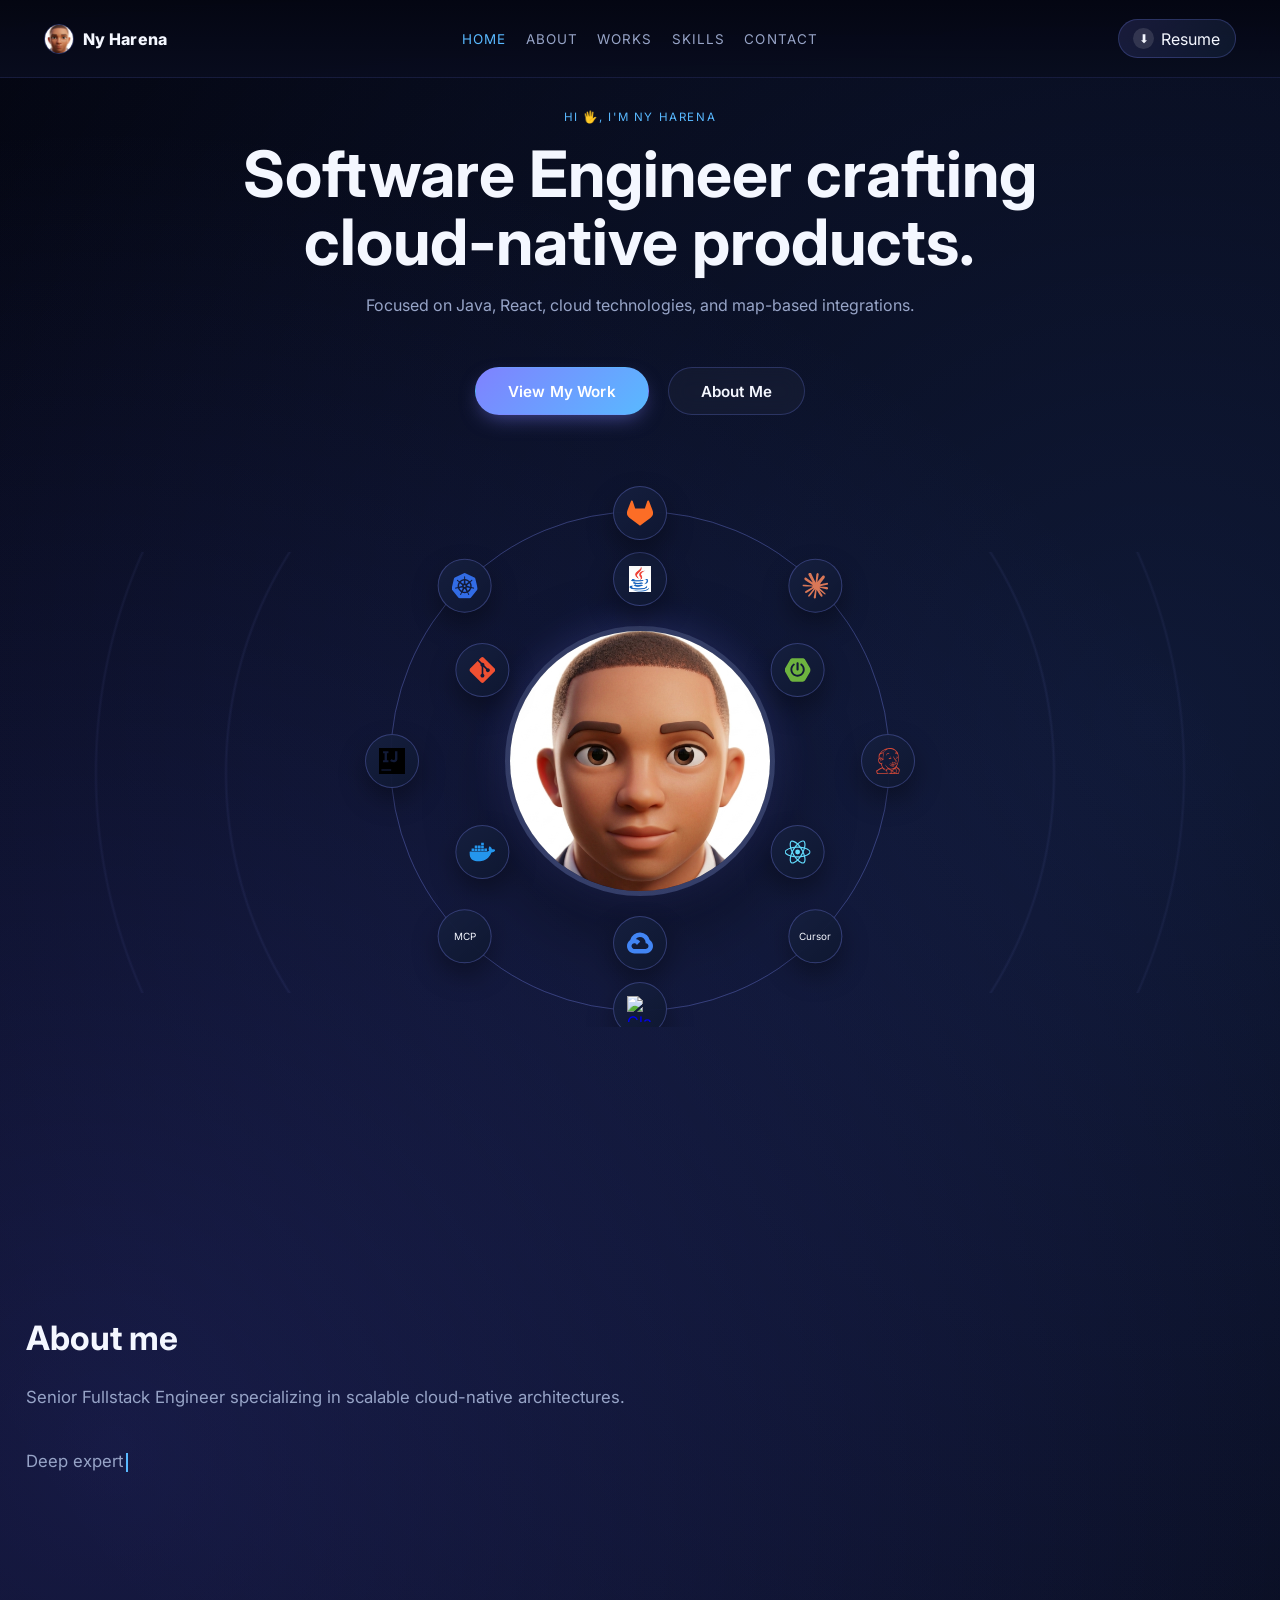
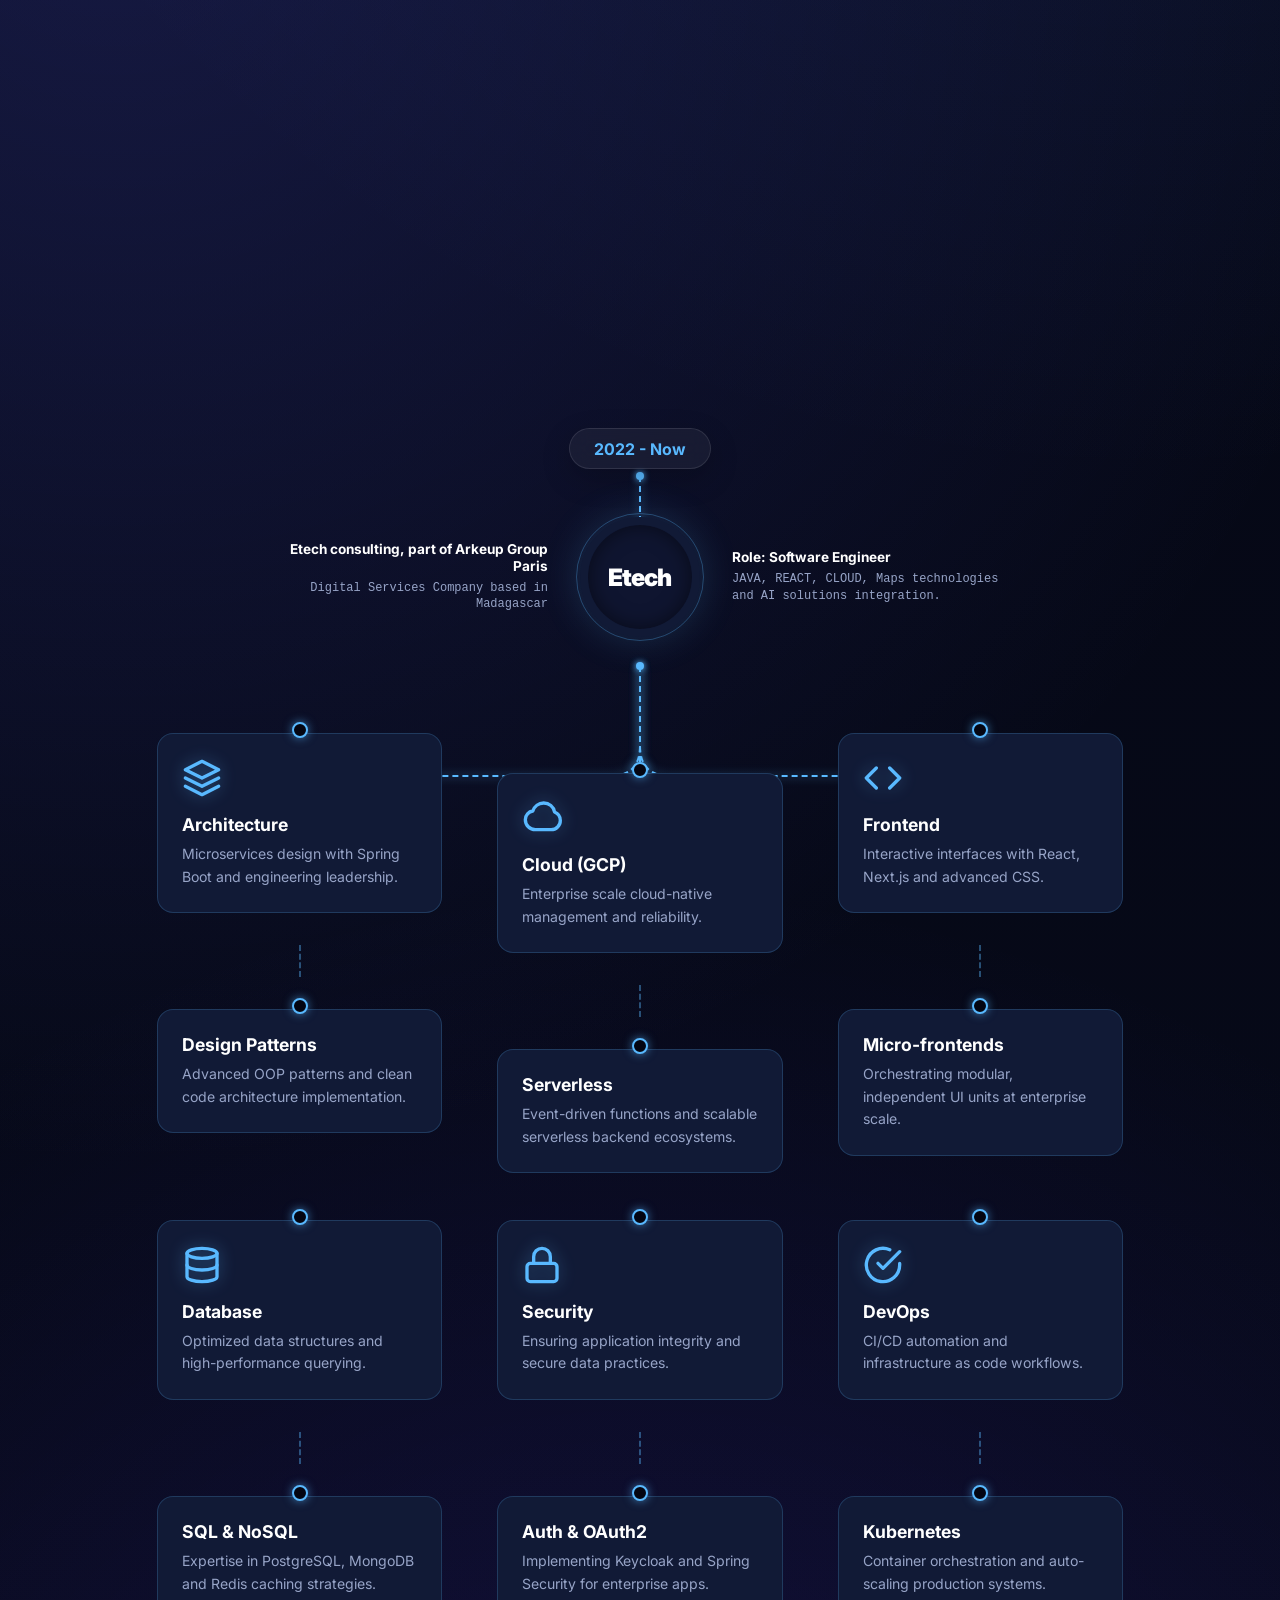
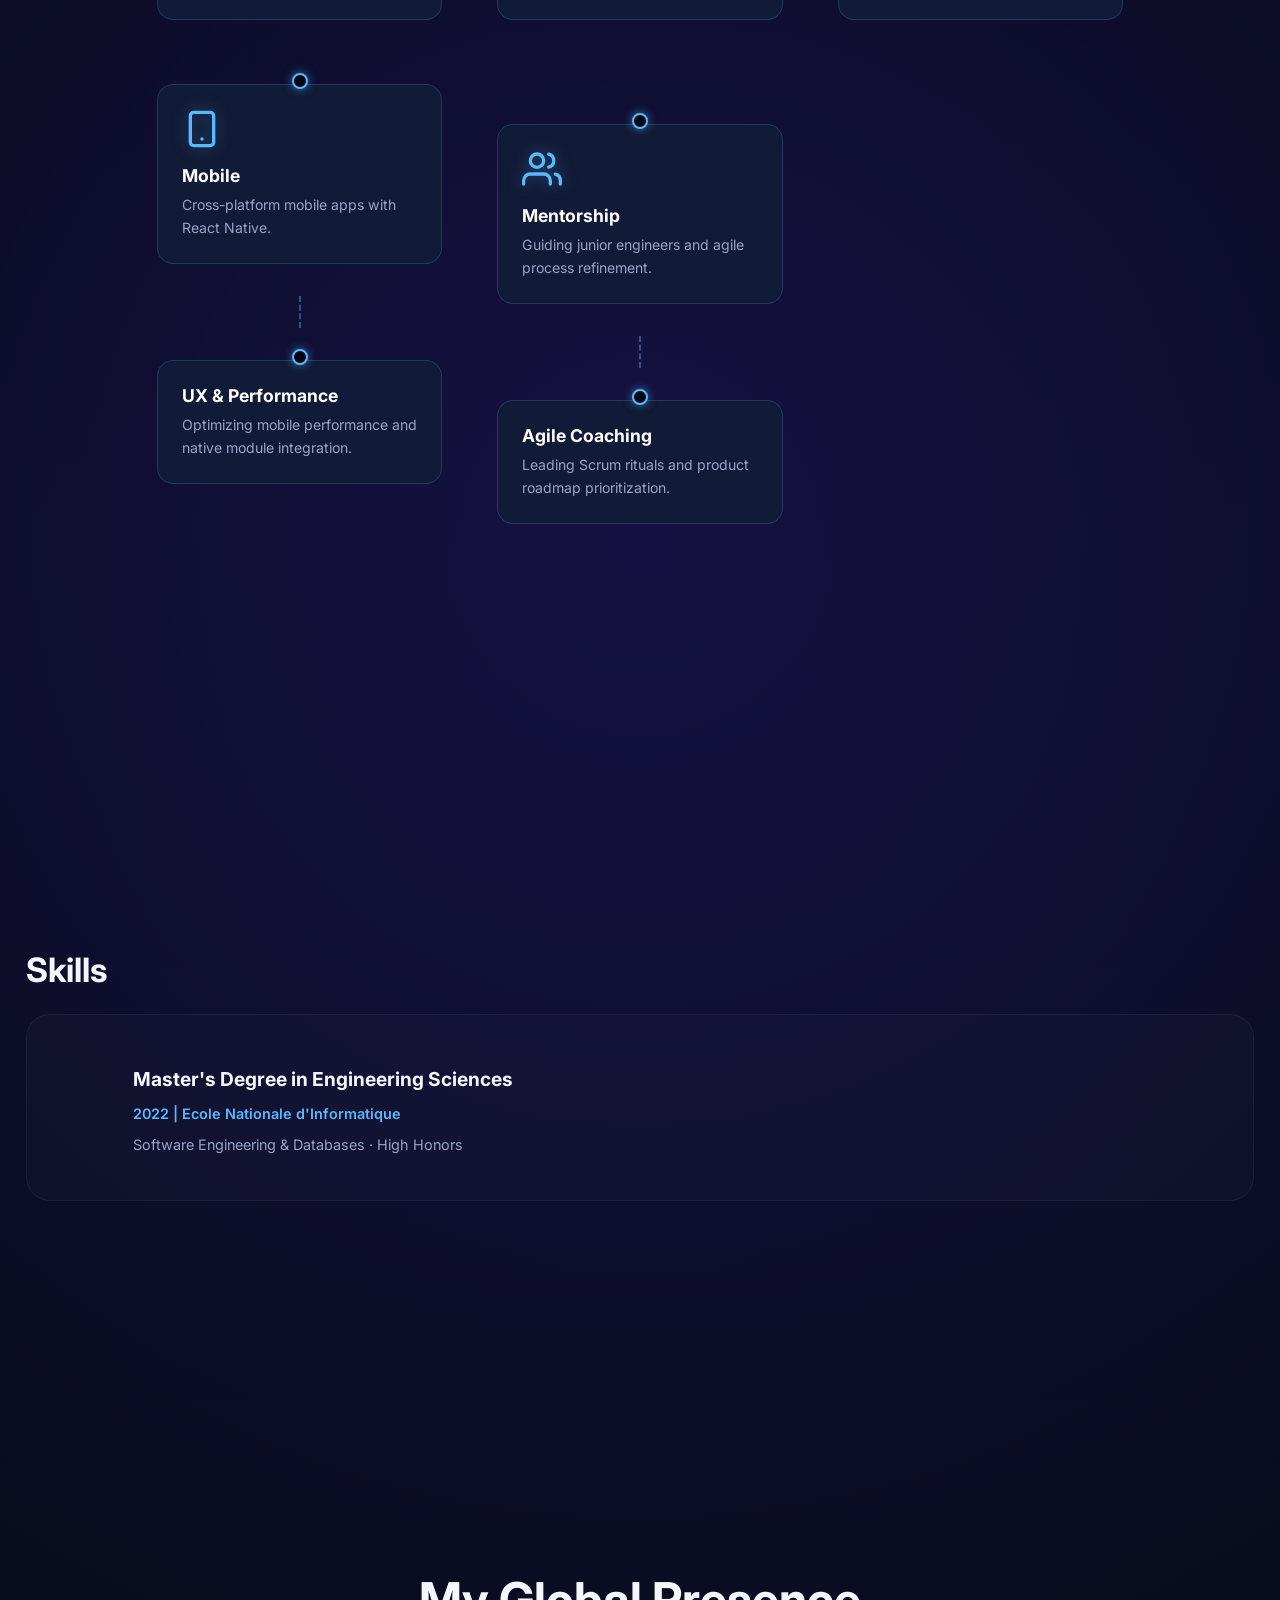
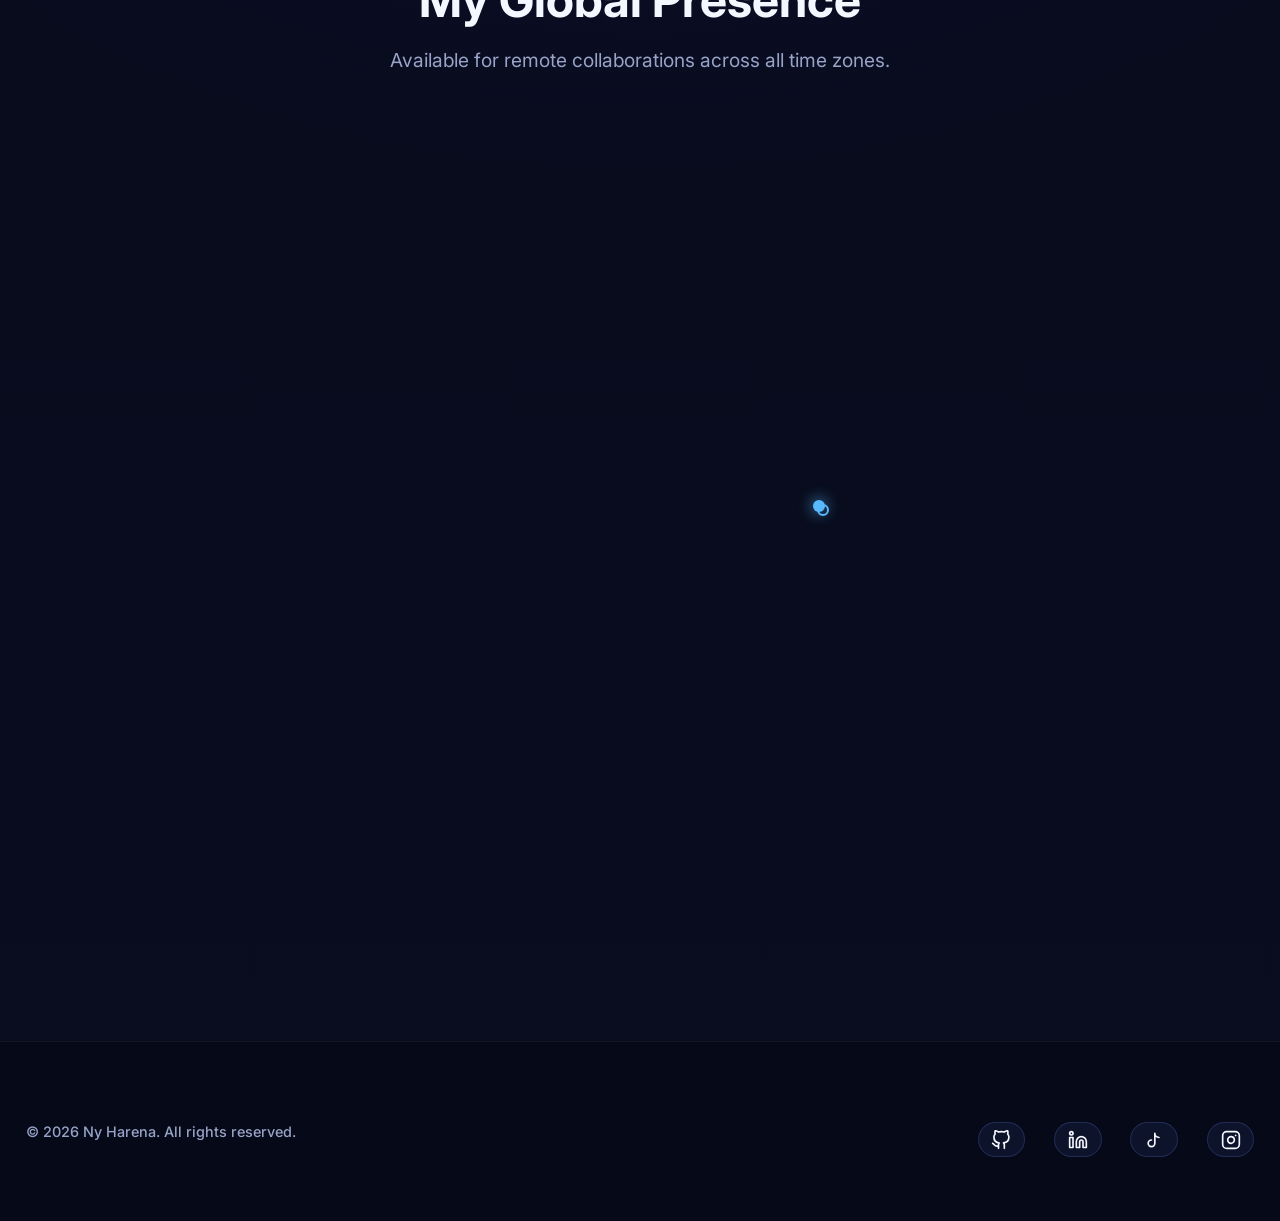
==== index.html @ 6cf86493 "Modifying works header" ====
<!DOCTYPE html>
<html lang="en">

<head>
  <meta charset="UTF-8">
  <meta name="viewport" content="width=device-width, initial-scale=1.0">
  <title>Ny Harena</title>
  <link rel="icon" href="images/fav-icon.png">
  <link rel="preconnect" href="https://fonts.googleapis.com">
  <link rel="preconnect" href="https://fonts.gstatic.com" crossorigin>
  <link href="https://fonts.googleapis.com/css2?family=Inter:wght@400;500;700;800&display=swap" rel="stylesheet">
  <link rel="stylesheet" href="css-v2/styles-v2.css">
</head>

<body>
  <header class="navbar">
    <a class="brand" href="#home">
      <img src="images/profileV2/avata3D.png" alt="Ny Harena avatar" class="brand-avatar">
      <span>Ny Harena</span>
    </a>
    <nav class="nav-links">
      <a href="#home">Home</a>
      <a href="#about">About</a>
      <a href="#works">Works</a>
      <a href="#projects">Skills</a>
      <a href="#contact">Contact</a>
    </nav>
    <a class="download-cv-btn" href="doc/cv-v2.pdf" target="_blank" rel="noreferrer" download aria-label="Download CV">
      <span class="download-icon" aria-hidden="true">⬇</span>
      <span>Resume</span>
    </a>
  </header>

  <main>
    <section class="hero-section" id="home">
      <p class="eyebrow reveal">Hi 🖐️, I'm Ny Harena</p>

      <h1 class="reveal">
        Software Engineer crafting cloud-native products.
      </h1>

      <p class="hero-copy reveal">
        Focused on Java, React, cloud technologies, and map-based integrations.
      </p>
      <div class="hero-actions reveal">
        <a href="#works" class="btn btn-primary">View My Work</a>
        <a href="#about" class="btn btn-secondary">About Me</a>
      </div>

      <div class="orbit-scene reveal">
        <img src="images/profileV2/avata3D.png" alt="Ny Harena avatar 3D" class="avatar-center" id="main-avatar">
        <div class="orbit-ring orbit-ring-inner">
          <a class="tech-node" style="--angle: 0deg;" href="https://www.java.com/" target="_blank" rel="noreferrer"
            aria-label="Java">
            <img class="tech-logo" src="images/logo-techno/java.png" alt="Java logo">
          </a>
          <a class="tech-node" style="--angle: 60deg;" href="https://spring.io/projects/spring-boot" target="_blank"
            rel="noreferrer" aria-label="Spring Boot">
            <img class="tech-logo" src="images/logo-techno/springboot.svg" alt="Spring Boot logo">
          </a>
          <a class="tech-node" style="--angle: 120deg;" href="https://react.dev/" target="_blank" rel="noreferrer"
            aria-label="React">
            <img class="tech-logo" src="images/logo-techno/react.svg" alt="React logo">
          </a>
          <a class="tech-node" style="--angle: 180deg;" href="https://cloud.google.com/" target="_blank"
            rel="noreferrer" aria-label="Google Cloud Platform">
            <img class="tech-logo" src="images/logo-techno/googlecloud.svg" alt="GCP logo">
          </a>
          <a class="tech-node" style="--angle: 240deg;" href="https://www.docker.com/" target="_blank" rel="noreferrer"
            aria-label="Docker">
            <img class="tech-logo" src="images/logo-techno/docker.svg" alt="Docker logo">
          </a>
          <a class="tech-node" style="--angle: 300deg;" href="https://git-scm.com/" target="_blank" rel="noreferrer"
            aria-label="Git">
            <img class="tech-logo" src="images/logo-techno/git.svg" alt="Git logo">
          </a>
        </div>
        <div class="orbit-ring orbit-ring-outer">
          <a class="tech-node" style="--angle: 0deg;" href="https://about.gitlab.com/" target="_blank" rel="noreferrer"
            aria-label="GitLab">
            <img class="tech-logo" src="images/logo-techno/gitlab.svg" alt="GitLab logo">
          </a>
          <a class="tech-node" style="--angle: 45deg;" href="https://claude.ai/" target="_blank" rel="noreferrer"
            aria-label="Claude">
            <img class="tech-logo" src="images/logo-techno/claude.svg" alt="Claude logo">
          </a>
          <a class="tech-node" style="--angle: 90deg;" href="https://www.jenkins.io/" target="_blank" rel="noreferrer"
            aria-label="Jenkins">
            <img class="tech-logo" src="images/logo-techno/jenkins.svg" alt="Jenkins logo">
          </a>
          <a class="tech-node tech-node--label" style="--angle: 135deg;" href="https://cursor.com/" target="_blank"
            rel="noreferrer" aria-label="Cursor">
            <span>Cursor</span>
          </a>
          <a class="tech-node" style="--angle: 180deg;" href="https://claude.ai/" target="_blank" rel="noreferrer"
            aria-label="Claude alternative">
            <img class="tech-logo" src="https://cdn.simpleicons.org/claude" alt="Claude logo">
          </a>
          <a class="tech-node tech-node--label" style="--angle: 225deg;" href="https://modelcontextprotocol.io/"
            target="_blank" rel="noreferrer" aria-label="Model Context Protocol">
            <span>MCP</span>
          </a>
          <a class="tech-node" style="--angle: 270deg;" href="https://www.jetbrains.com/idea/" target="_blank"
            rel="noreferrer" aria-label="IntelliJ IDEA">
            <img class="tech-logo" src="images/logo-techno/intellijidea.svg" alt="IntelliJ logo">
          </a>
          <a class="tech-node" style="--angle: 315deg;" href="https://kubernetes.io/" target="_blank" rel="noreferrer"
            aria-label="Kubernetes">
            <img class="tech-logo" src="images/logo-techno/kubernetes.svg" alt="Kubernetes logo">
          </a>
        </div>
      </div>
    </section>

    <section class="section reveal" id="about">
      <div class="about-container">
        <div class="about-text">
          <h2>About me</h2>
          <div class="about-text-content" id="about-typewriter">
            <!-- Text will be typed here -->
          </div>

        </div>
        <div class="about-visual" id="about-avatar-target">
          <div class="avatar-tooltip">Wanna know me ?</div>
          <!-- Avatar will move here on scroll -->
        </div>
      </div>
    </section>

    <section class="section reveal" id="works">
      <div class="works-sticky-wrapper">
        <div class="works-header">
          <h2>My works</h2>
          <div class="avatar-target-small" id="works-avatar-target"></div>
        </div>
      </div>

      <div class="works-tabs-sticky-wrapper">
        <div class="works-tabs">
          <button class="tab-btn active" data-tab="professional">Pro</button>
          <button class="tab-btn" data-tab="personal">Perso</button>
        </div>
      </div>



      <div id="professional-content" class="tab-content active reveal">
        <div class="career-graph" aria-label="Professional career graph">
          <svg class="graph-connectors" viewBox="0 0 1000 800" preserveAspectRatio="xMidYMin meet">
            <!-- Top to Center -->
            <path class="connector-line" d="M500 80 L500 130" />
            <circle class="connector-dot" cx="500" cy="80" r="4" />
            <circle class="connector-dot" cx="500" cy="130" r="4" />

            <!-- Center to Branches (Aligned to 16.6%, 50%, 83.3%) -->
            <path class="connector-line" d="M500 270 L500 350 Q500 380 470 380 L196 380 Q166 380 166 410 L166 480" />
            <path class="connector-line" d="M500 270 L500 480" />
            <path class="connector-line" d="M500 270 L500 350 Q500 380 530 380 L803 380 Q833 380 833 410 L833 480" />

            <circle class="connector-dot" cx="500" cy="270" r="4" />
            <circle class="connector-dot" cx="166" cy="480" r="4" />
            <circle class="connector-dot" cx="500" cy="480" r="4" />
            <circle class="connector-dot" cx="833" cy="480" r="4" />
          </svg>

          <div class="graph-top reveal">
            <div class="pill">
              <span class="pill-date">2022 - Now</span>
            </div>
          </div>

          <div class="graph-center reveal">
            <div class="center-labels-left">
              <div class="label-group">
                <span class="label-title">Etech consulting, part of Arkeup Group Paris</span>
                <span class="label-subtitle">Digital Services Company based in Madagascar</span>
              </div>
            </div>
            <div class="circle">
              <span class="circle-text">Etech</span>
            </div>
            <div class="center-labels-right">
              <div class="label-group">
                <span class="label-title">Role: Software Engineer</span>
                <span class="label-subtitle">JAVA, REACT, CLOUD, Maps technologies and AI solutions integration.</span>
              </div>
            </div>
          </div>

          <div class="graph-branches">
            <!-- Branch 1: Architecture -->
            <div class="branch-column">
              <article class="branch-card reveal" id="branch-architecture">
                <div class="card-port"></div>
                <div class="branch-icon">
                  <svg viewBox="0 0 24 24" fill="none" stroke="currentColor" stroke-width="2" stroke-linecap="round"
                    stroke-linejoin="round">
                    <path d="M12 2L2 7l10 5 10-5-10-5zM2 17l10 5 10-5M2 12l10 5 10-5" />
                  </svg>
                </div>
                <div class="branch-content">
                  <h4>Architecture</h4>
                  <p>Microservices design with Spring Boot and engineering leadership.</p>
                </div>
              </article>
              <div class="branch-path-v"></div>
              <article class="branch-card reveal">
                <div class="card-port"></div>
                <div class="branch-content">
                  <h4>Design Patterns</h4>
                  <p>Advanced OOP patterns and clean code architecture implementation.</p>
                </div>
              </article>
            </div>

            <!-- Branch 2: Cloud -->
            <div class="branch-column">
              <article class="branch-card reveal" id="branch-cloud">
                <div class="card-port"></div>
                <div class="branch-icon">
                  <svg viewBox="0 0 24 24" fill="none" stroke="currentColor" stroke-width="2" stroke-linecap="round"
                    stroke-linejoin="round">
                    <path
                      d="M17.5 19c3.037 0 5.5-2.463 5.5-5.5 0-2.316-1.424-4.3-3.454-5.116C19.034 5.314 16.273 3 13 3c-3.03 0-5.617 2.022-6.502 4.811C4.015 8.164 2 10.34 2 13c0 3.314 2.686 6 6 6h9.5z" />
                  </svg>
                </div>
                <div class="branch-content">
                  <h4>Cloud (GCP)</h4>
                  <p>Enterprise scale cloud-native management and reliability.</p>
                </div>
              </article>
              <div class="branch-path-v"></div>
              <article class="branch-card reveal">
                <div class="card-port"></div>
                <div class="branch-content">
                  <h4>Serverless</h4>
                  <p>Event-driven functions and scalable serverless backend ecosystems.</p>
                </div>
              </article>
            </div>

            <!-- Branch 3: Frontend -->
            <div class="branch-column">
              <article class="branch-card reveal" id="branch-frontend">
                <div class="card-port"></div>
                <div class="branch-icon">
                  <svg viewBox="0 0 24 24" fill="none" stroke="currentColor" stroke-width="2" stroke-linecap="round"
                    stroke-linejoin="round">
                    <polyline points="16 18 22 12 16 6"></polyline>
                    <polyline points="8 6 2 12 8 18"></polyline>
                  </svg>
                </div>
                <div class="branch-content">
                  <h4>Frontend</h4>
                  <p>Interactive interfaces with React, Next.js and advanced CSS.</p>
                </div>
              </article>
              <div class="branch-path-v"></div>
              <article class="branch-card reveal">
                <div class="card-port"></div>
                <div class="branch-content">
                  <h4>Micro-frontends</h4>
                  <p>Orchestrating modular, independent UI units at enterprise scale.</p>
                </div>
              </article>
            </div>

            <!-- Branch 4: Database -->
            <div class="branch-column">
              <article class="branch-card reveal" id="branch-data">
                <div class="card-port"></div>
                <div class="branch-icon">
                  <svg viewBox="0 0 24 24" fill="none" stroke="currentColor" stroke-width="2" stroke-linecap="round"
                    stroke-linejoin="round">
                    <ellipse cx="12" cy="5" rx="9" ry="3"></ellipse>
                    <path d="M21 12c0 1.66-4 3-9 3s-9-1.34-9-3"></path>
                    <path d="M3 5v14c0 1.66 4 3 9 3s9-1.34 9-3V5"></path>
                  </svg>
                </div>
                <div class="branch-content">
                  <h4>Database</h4>
                  <p>Optimized data structures and high-performance querying.</p>
                </div>
              </article>
              <div class="branch-path-v"></div>
              <article class="branch-card reveal">
                <div class="card-port"></div>
                <div class="branch-content">
                  <h4>SQL & NoSQL</h4>
                  <p>Expertise in PostgreSQL, MongoDB and Redis caching strategies.</p>
                </div>
              </article>
            </div>

            <!-- Branch 5: Security -->
            <div class="branch-column">
              <article class="branch-card reveal" id="branch-security">
                <div class="card-port"></div>
                <div class="branch-icon">
                  <svg viewBox="0 0 24 24" fill="none" stroke="currentColor" stroke-width="2" stroke-linecap="round"
                    stroke-linejoin="round">
                    <rect x="3" y="11" width="18" height="11" rx="2" ry="2"></rect>
                    <path d="M7 11V7a5 5 0 0 1 10 0v4"></path>
                  </svg>
                </div>
                <div class="branch-content">
                  <h4>Security</h4>
                  <p>Ensuring application integrity and secure data practices.</p>
                </div>
              </article>
              <div class="branch-path-v"></div>
              <article class="branch-card reveal">
                <div class="card-port"></div>
                <div class="branch-content">
                  <h4>Auth & OAuth2</h4>
                  <p>Implementing Keycloak and Spring Security for enterprise apps.</p>
                </div>
              </article>
            </div>

            <!-- Branch 6: DevOps (Already has 2) -->
            <div class="branch-column">
              <article class="branch-card reveal" id="branch-devops">
                <div class="card-port"></div>
                <div class="branch-icon">
                  <svg viewBox="0 0 24 24" fill="none" stroke="currentColor" stroke-width="2" stroke-linecap="round"
                    stroke-linejoin="round">
                    <path d="M22 11.08V12a10 10 0 1 1-5.93-9.14"></path>
                    <polyline points="22 4 12 14.01 9 11.01"></polyline>
                  </svg>
                </div>
                <div class="branch-content">
                  <h4>DevOps</h4>
                  <p>CI/CD automation and infrastructure as code workflows.</p>
                </div>
              </article>
              <div class="branch-path-v"></div>
              <article class="branch-card reveal">
                <div class="card-port"></div>
                <div class="branch-content">
                  <h4>Kubernetes</h4>
                  <p>Container orchestration and auto-scaling production systems.</p>
                </div>
              </article>
            </div>

            <!-- Branch 7: Mobile -->
            <div class="branch-column">
              <article class="branch-card reveal" id="branch-mobile">
                <div class="card-port"></div>
                <div class="branch-icon">
                  <svg viewBox="0 0 24 24" fill="none" stroke="currentColor" stroke-width="2" stroke-linecap="round"
                    stroke-linejoin="round">
                    <rect x="5" y="2" width="14" height="20" rx="2" ry="2"></rect>
                    <line x1="12" y1="18" x2="12.01" y2="18"></line>
                  </svg>
                </div>
                <div class="branch-content">
                  <h4>Mobile</h4>
                  <p>Cross-platform mobile apps with React Native.</p>
                </div>
              </article>
              <div class="branch-path-v"></div>
              <article class="branch-card reveal">
                <div class="card-port"></div>
                <div class="branch-content">
                  <h4>UX & Performance</h4>
                  <p>Optimizing mobile performance and native module integration.</p>
                </div>
              </article>
            </div>

            <!-- Branch 8: Mentorship -->
            <div class="branch-column">
              <article class="branch-card reveal" id="branch-agile">
                <div class="card-port"></div>
                <div class="branch-icon">
                  <svg viewBox="0 0 24 24" fill="none" stroke="currentColor" stroke-width="2" stroke-linecap="round"
                    stroke-linejoin="round">
                    <path d="M17 21v-2a4 4 0 0 0-4-4H5a4 4 0 0 0-4 4v2"></path>
                    <circle cx="9" cy="7" r="4"></circle>
                    <path d="M23 21v-2a4 4 0 0 0-3-3.87"></path>
                    <path d="M16 3.13a4 4 0 0 1 0 7.75"></path>
                  </svg>
                </div>
                <div class="branch-content">
                  <h4>Mentorship</h4>
                  <p>Guiding junior engineers and agile process refinement.</p>
                </div>
              </article>
              <div class="branch-path-v"></div>
              <article class="branch-card reveal">
                <div class="card-port"></div>
                <div class="branch-content">
                  <h4>Agile Coaching</h4>
                  <p>Leading Scrum rituals and product roadmap prioritization.</p>
                </div>
              </article>
            </div>
          </div>
        </div>
      </div>




      <div id="personal-content" class="tab-content">
        <div class="cards-grid">
          <article class="card reveal">
            <h3>Top Mariage</h3>
            <p class="meta">Laravel, React, Firebase</p>
            <a href="https://www.topmariage.mg" target="_blank" rel="noreferrer">Visit project</a>
          </article>
          <article class="card reveal">
            <h3>Face.AI</h3>
            <p class="meta">Node.js, React, TensorFlow</p>
            <a href="https://drive.google.com/file/d/1uob68DoOE1ZfCkWPGGFHFG3EGF24wZ6D/view?usp=sharing" target="_blank"
              rel="noreferrer">Watch demo</a>
          </article>
          <article class="card reveal">
            <h3>Geniusis</h3>
            <p class="meta">Symfony, React, React Native</p>
            <a href="https://www.asecna.aero/index.php/fr/" target="_blank" rel="noreferrer">Organization</a>
          </article>
        </div>
      </div>
    </section>

    <section class="section reveal" id="projects">
      <h2>Skills</h2>
      <div class="skills-layout">
        <div class="education-card">
          <div class="edu-icon">🎓</div>
          <div class="edu-info">
            <h3>Master's Degree in Engineering Sciences</h3>
            <p class="meta">2022 | Ecole Nationale d'Informatique</p>
            <p>Software Engineering & Databases · High Honors</p>
          </div>
        </div>

        <!-- You can add tech skills here later -->
      </div>
    </section>


    <section class="section reveal" id="contact">
      <div class="contact-container">
        <header class="contact-header">
          <h2>My Global Presence</h2>
          <p>Available for remote collaborations across all time zones.</p>
        </header>


        <div class="map-wrapper">
          <div class="map-globe">
            <div class="map-content">
              <img src="images/map/map-dotted.svg" alt="Global Presence Map" class="map-svg">

              <!-- Madagascar Pin -->
              <div class="map-pin pin-madagascar" id="pin-mg">
                <div class="pin-ring"></div>
                <div class="pin-dot"></div>
                <div class="pin-info-card">
                  <div class="pin-card-header">
                    <h3>Antananarivo, Madagascar</h3>
                    <div id="local-time" class="pin-time">Loading...</div>
                  </div>
                  <ul>
                    <li><strong>Email: </strong> nyharena.access5@gmail.com</li>
                    <li><strong>Phone:</strong> +261 34 98 822 91</li>
                    <li><strong>Status:</strong> Active & Remote Ready</li>
                    <li><strong>Availability:</strong> Full-time</li>
                  </ul>
                  <a href="mailto:nyharena.access5@gmail.com" class="contact-mini-btn">Contact me</a>
                </div>
              </div>
            </div>
          </div>
        </div>

      </div>
    </section>
  </main>

  <footer class="main-footer">
    <div class="footer-container">
      <div class="footer-left">
        <span>© 2026 Ny Harena. All rights reserved.</span>
      </div>
      <div class="footer-right">
        <div class="social-links">
          <a href="https://github.com/HarenaGit" target="_blank" rel="noreferrer" class="social-link"
            aria-label="GitHub">
            <svg width="20" height="20" viewBox="0 0 24 24" fill="none" stroke="currentColor" stroke-width="2"
              stroke-linecap="round" stroke-linejoin="round">
              <path
                d="M9 19c-5 1.5-5-2.5-7-3m14 6v-3.87a3.37 3.37 0 0 0-.94-2.61c3.14-.35 6.44-1.54 6.44-7A5.44 5.44 0 0 0 20 4.77 5.07 5.07 0 0 0 19.91 1S18.73.65 16 2.48a13.38 13.38 0 0 0-7 0C6.27.65 5.09 1 5.09 1A5.07 5.07 0 0 0 5 4.77a5.44 5.44 0 0 0-1.5 3.78c0 5.42 3.3 6.61 6.44 7A3.37 3.37 0 0 0 9 18.13V22">
              </path>
            </svg>
          </a>
          <a href="https://linkedin.com/" target="_blank" rel="noreferrer" class="social-link" aria-label="LinkedIn">
            <svg width="20" height="20" viewBox="0 0 24 24" fill="none" stroke="currentColor" stroke-width="2"
              stroke-linecap="round" stroke-linejoin="round">
              <path d="M16 8a6 6 0 0 1 6 6v7h-4v-7a2 2 0 0 0-2-2 2 2 0 0 0-2 2v7h-4v-7a6 6 0 0 1 6-6z"></path>
              <rect x="2" y="9" width="4" height="12"></rect>
              <circle cx="4" cy="4" r="2"></circle>
            </svg>
          </a>
          <a href="https://tiktok.com/" target="_blank" rel="noreferrer" class="social-link" aria-label="TikTok">
            <svg width="20" height="20" viewBox="0 0 24 24" fill="none" stroke="currentColor" stroke-width="2"
              stroke-linecap="round" stroke-linejoin="round">
              <path d="M9 12a4 4 0 1 0 4 4V4a5 5 0 0 0 5 5"></path>
            </svg>
          </a>
          <a href="https://instagram.com/" target="_blank" rel="noreferrer" class="social-link" aria-label="Instagram">
            <svg width="20" height="20" viewBox="0 0 24 24" fill="none" stroke="currentColor" stroke-width="2"
              stroke-linecap="round" stroke-linejoin="round">
              <rect x="2" y="2" width="20" height="20" rx="5" ry="5"></rect>
              <path d="M16 11.37A4 4 0 1 1 12.63 8 4 4 0 0 1 16 11.37z"></path>
              <line x1="17.5" y1="6.5" x2="17.51" y2="6.5"></line>
            </svg>
          </a>
        </div>
      </div>
    </div>
  </footer>

  <script src="js-v2/main-v2.js"></script>
</body>

</html>
---- css-v2/styles-v2.css ----
:root {
  --bg: #040612;
  --bg-2: #090d1f;
  --panel: #0f1530;
  --panel-soft: #111a36;
  --text: #f4f7ff;
  --muted: #97a4c7;
  --border: rgb(120 138 255 / 24%);
  --accent: #7f82ff;
  --accent-2: #59b9ff;
}

* {
  box-sizing: border-box;
}

html {
  scroll-behavior: smooth;
  scroll-padding-top: 80px;
  /* Adjust based on navbar height */
}


body {
  margin: 0;
  font-family: Inter, sans-serif;
  color: var(--text);
  background:
    radial-gradient(circle at 9% 24%, rgb(91 98 255 / 20%), transparent 28%),
    radial-gradient(circle at 90% 12%, rgb(77 128 255 / 15%), transparent 25%),
    radial-gradient(circle at 50% 62%, rgb(86 53 255 / 18%), transparent 33%),
    linear-gradient(180deg, var(--bg), var(--bg-2));
}

.navbar {
  position: sticky;
  top: 0;
  z-index: 1000;
  width: 100%;
  display: grid;
  grid-template-columns: 1fr auto 1fr;
  align-items: center;
  padding: 1.2rem clamp(1.5rem, 5vw, calc((100% - 1240px) / 2 + 1.5rem));
  backdrop-filter: blur(12px);
  background: linear-gradient(180deg, rgba(4, 6, 18, 0.96), rgba(9, 13, 31, 0.92));
  border-bottom: 1px solid rgba(112, 128, 255, 0.18);
}


.brand {
  color: var(--text);
  text-decoration: none;
  font-weight: 800;
  letter-spacing: 0.02em;
  justify-self: start;
  display: inline-flex;
  align-items: center;
  gap: 0.55rem;
}

.brand-avatar {
  width: 30px;
  height: 30px;
  border-radius: 50%;
  object-fit: cover;
  border: 1px solid rgb(130 144 255 / 35%);
}

.nav-links {
  display: flex;
  gap: 1.2rem;
  justify-self: center;
}

.nav-links a {
  color: var(--muted);
  text-decoration: none;
  font-size: 0.84rem;
  text-transform: uppercase;
  letter-spacing: 0.08em;
}

.nav-links a:hover,
.nav-links a.active {
  color: var(--accent-2);
}

.download-cv-btn {
  justify-self: end;
  display: inline-flex;
  align-items: center;
  gap: 0.45rem;
  text-decoration: none;
  color: var(--text);
  padding: 0.5rem 0.92rem;
  border-radius: 999px;
  border: 1px solid var(--border);
  background: linear-gradient(140deg, rgb(127 130 255 / 16%), rgb(89 185 255 / 8%));
}

.download-icon {
  display: inline-grid;
  place-items: center;
  width: 1.3rem;
  height: 1.3rem;
  border-radius: 50%;
  background: rgb(255 255 255 / 12%);
  font-size: 0.75rem;
}

main {
  width: 100%;
  padding-bottom: 4rem;
}

.hero-section {
  min-height: calc(100vh - 80px);
  width: min(1240px, 96vw);
  margin: 0 auto;
  display: grid;
  place-items: center;
  text-align: center;
  gap: 1rem;
  padding: 2rem 1rem 1rem;
  position: relative;
  overflow: hidden;
}

.hero-section::after {
  content: "";
  position: absolute;
  inset: -8% -12%;
  pointer-events: none;
  background:
    radial-gradient(circle at 50% 70%, transparent 38%, rgb(138 151 255 / 8%) 38.2%, transparent 38.4%),
    radial-gradient(circle at 50% 70%, transparent 50%, rgb(138 151 255 / 7%) 50.2%, transparent 50.4%),
    radial-gradient(circle at 50% 70%, transparent 62%, rgb(138 151 255 / 6%) 62.2%, transparent 62.4%);
  mask-image: linear-gradient(to bottom, transparent 0%, transparent 50%, black 50%, black 90%, transparent 90%, transparent 100%);
}

.hero-particle-canvas {
  position: absolute;
  inset: 0;
  width: 100%;
  height: 100%;
  pointer-events: none;
  z-index: 0;
}

.hero-section>*:not(.hero-particle-canvas) {
  position: relative;
  z-index: 1;
}

.eyebrow {
  color: var(--accent-2);
  text-transform: uppercase;
  letter-spacing: 0.14em;
  font-size: 0.72rem;
  margin: 0;
}

h1 {
  font-size: clamp(2.1rem, 5vw, 4rem);
  margin: 0;
  max-width: min(92vw, 980px);
  line-height: 1.06;
}

.hero-copy {
  max-width: min(92vw, 980px);
  color: var(--muted);
  line-height: 1.7;
  margin: 0;
}

.hero-actions {
  display: flex;
  gap: 1.2rem;
  margin-top: 2rem;
  justify-content: center;
}

.btn {
  text-decoration: none;
  padding: 0.85rem 2rem;
  border-radius: 999px;
  font-weight: 600;
  font-size: 0.95rem;
  transition: all 0.4s cubic-bezier(0.23, 1, 0.32, 1);
  display: inline-flex;
  align-items: center;
  justify-content: center;
  letter-spacing: 0.01em;
}

.btn-primary {
  background: linear-gradient(135deg, var(--accent), var(--accent-2));
  color: white;
  box-shadow: 0 8px 20px -6px rgb(127 130 255 / 50%);
  border: 1px solid transparent;
}

.btn-primary:hover {
  transform: translateY(-3px);
  box-shadow: 0 12px 28px -6px rgb(127 130 255 / 70%);
  filter: brightness(1.05);
}

.btn-secondary {
  background: rgba(255, 255, 255, 0.03);
  color: var(--text);
  border: 1px solid var(--border);
  backdrop-filter: blur(10px);
}

.btn-secondary:hover {
  background: rgba(255, 255, 255, 0.08);
  border-color: var(--accent-2);
  transform: translateY(-3px);
}


.hero-search {
  display: inline-flex;
  align-items: center;
  gap: 0.65rem;
  margin-top: 0.8rem;
  border: 1px solid var(--border);
  background: rgb(12 18 38 / 85%);
  border-radius: 999px;
  padding: 0.45rem 0.45rem 0.45rem 0.85rem;
}

.hero-search-placeholder {
  color: var(--muted);
  font-size: 0.85rem;
}

.hero-search-divider {
  width: 1px;
  height: 18px;
  background: var(--border);
}

.hero-search-tag {
  font-size: 0.8rem;
  color: var(--text);
}

.hero-search-btn {
  width: 30px;
  height: 30px;
  border-radius: 50%;
  display: grid;
  place-items: center;
  color: white;
  background: linear-gradient(120deg, var(--accent), var(--accent-2));
}

.orbit-scene {
  position: relative;
  width: min(68vw, 500px);
  aspect-ratio: 1 / 1;
  margin-top: 5rem;
}

.avatar-center {
  width: 54%;
  height: 54%;
  object-fit: cover;
  border-radius: 50%;
  position: absolute;
  top: 23%;
  left: 23%;
  border: 5px solid rgb(167 184 255 / 24%);
  box-shadow:
    0 30px 80px rgb(0 0 0 / 42%),
    0 0 42px rgb(109 118 255 / 26%);
}

.orbit-ring {
  --orbit-radius: 248px;
  position: absolute;
  inset: 0;
  border: 1px solid rgb(130 144 255 / 18%);
  border-radius: 50%;
  animation: spin 100s linear infinite;
  pointer-events: none;
}

.orbit-ring-inner {
  --orbit-radius: 182px;
  border-color: rgb(130 144 255 / 16%);
  animation-duration: 80s;
}

.orbit-ring-outer {
  --orbit-radius: 248px;
  border-color: rgb(130 144 255 / 20%);
  animation: spin-reverse 120s linear infinite;
}

.tech-node {
  position: absolute;
  left: 50%;
  top: 50%;
  transform:
    translate(-50%, -50%) rotate(var(--angle)) translateY(calc(var(--orbit-radius) * -1)) rotate(calc(var(--angle) * -1));
  width: 54px;
  height: 54px;
  display: grid;
  place-items: center;
  border-radius: 50%;
  text-decoration: none;
  border: 1px solid rgb(130 144 255 / 30%);
  background: linear-gradient(140deg, rgb(22 31 63 / 95%), rgb(15 23 49 / 96%));
  box-shadow: 0 12px 26px rgb(0 0 0 / 34%);
  transition: all 0.4s cubic-bezier(0.23, 1, 0.32, 1);
  pointer-events: auto;
}

.tech-node:hover {
  border-color: var(--accent-2);
  box-shadow:
    0 0 20px var(--accent),
    0 0 40px rgb(127 130 255 / 30%);
  transform:
    translate(-50%, -50%) rotate(var(--angle)) translateY(calc(var(--orbit-radius) * -1)) rotate(calc(var(--angle) * -1)) scale(1.1);
  z-index: 10;
}

.tech-logo {
  width: 26px;
  height: 26px;
  object-fit: contain;
}

.tech-node--label span {
  font-size: 0.62rem;
  color: var(--text);
}

.hero-info-bubble {
  position: absolute;
  right: 25%;
  top: 31%;
  transform: translate(50%, -50%);
  border-radius: 999px;
  color: var(--text);
  font-weight: 700;
  padding: 0.52rem 0.94rem;
  border: 1px solid rgb(132 147 255 / 35%);
  background: linear-gradient(140deg, rgb(23 31 62 / 92%), rgb(18 25 50 / 92%));
  box-shadow: 0 10px 24px rgb(0 0 0 / 30%);
}

.hero-info-bubble::after {
  content: "";
  position: absolute;
  left: 50%;
  bottom: -9px;
  transform: translateX(-50%);
  width: 0;
  height: 0;
  border-left: 8px solid transparent;
  border-right: 8px solid transparent;
  border-top: 10px solid rgb(18 25 50 / 95%);
}

.section {
  min-height: 100vh;
  display: flex;
  flex-direction: column;
  justify-content: center;
  padding: 5vh 0;
  text-align: left;
  width: min(1240px, 96vw);
  margin: 0 auto;
}

.section h2 {
  margin: 0 0 1.5rem;
  font-size: clamp(1.5rem, 2.7vw, 2.1rem);
  text-align: left;
}

.about-text-content {
  color: var(--muted);
  line-height: 1.9;
  font-size: 1.05rem;
  min-height: 180px;
  white-space: pre-line;
  /* Preserve line breaks */
}

.typewriter-cursor {
  display: inline-block;
  width: 2px;
  height: 1.1em;
  background: var(--accent-2);
  margin-left: 3px;
  vertical-align: middle;
  animation: typewriter-blink 0.8s infinite;
}

@keyframes typewriter-blink {
  50% {
    opacity: 0;
  }
}



.about-container {
  display: grid;
  grid-template-columns: 1fr 320px;
  gap: 4rem;
  align-items: start;
}


.about-visual {
  width: 100%;
  aspect-ratio: 1 / 1;
  position: relative;
  border-radius: 50%;
}

.works-sticky-wrapper {
  position: sticky;
  top: 100px;
  height: 0;
  z-index: 500;
  transition: opacity 0.5s ease, visibility 0.5s ease;
  display: flex;
  align-items: flex-start;
  padding: 0 3vw;
  width: 100vw;
  margin-left: calc(50% - 50vw);
  pointer-events: none;
}

.works-tabs-sticky-wrapper {
  position: sticky;
  top: 100px;
  height: 0;
  z-index: 501;
  /* Slightly higher to ensure tabs are on top if they overlap */
  transition: opacity 0.5s ease, visibility 0.5s ease;
  display: flex;
  align-items: flex-start;
  justify-content: flex-end;
  padding: 0 3vw;
  width: 100vw;
  margin-left: calc(50% - 50vw);
  pointer-events: none;
}


.works-sticky-wrapper>*,
.works-tabs-sticky-wrapper>* {
  pointer-events: auto;
}

.works-header {
  display: flex;
  align-items: center;
  gap: 2rem;
  padding: 0.8rem 1.5rem;
  border-radius: 100px;
  width: fit-content;
  transition: all 0.5s cubic-bezier(0.34, 1.56, 0.64, 1);
}

.works-header h2 {
  margin: 0;
  padding: 0;
  font-size: 1.1rem;
  font-weight: 700;
  text-transform: uppercase;
  letter-spacing: 1px;
  transition: all 0.5s ease;
}


/* Glass bubble effect when avatar is docked */
.works-header.is-active h2 {
  background: rgba(255, 255, 255, 0.03);
  backdrop-filter: blur(12px);
  border-radius: 12px;
  border: 1px solid rgba(112, 128, 255, 0.2);
  padding: 0.4rem 1rem;
  box-shadow: 0 5px 15px rgba(0, 0, 0, 0.2);
  transform: scale(1.05);
  position: relative;
}

/* Speech bubble tail pointing left to avatar */
.works-header.is-active h2::before {
  content: '';
  position: absolute;
  left: 50%;
  bottom: -8px;
  transform: translateX(-50%);
  border-left: 6px solid transparent;
  border-right: 6px solid transparent;
  border-top: 8px solid rgba(112, 128, 255, 0.2);
}



.avatar-target-small {
  width: 54px;
  height: 54px;
  border-radius: 50%;
  position: relative;
}

.works-tabs {
  margin-left: auto;
  display: flex;
  background: rgba(255, 255, 255, 0.03);
  padding: 0.35rem;
  border-radius: 12px;
  border: 1px solid rgba(112, 128, 255, 0.15);
  backdrop-filter: blur(16px);
  box-shadow:
    0 10px 30px rgba(0, 0, 0, 0.2),
    inset 0 0 20px rgba(112, 128, 255, 0.05);
  gap: 0.35rem;
  pointer-events: auto;
}

.tab-btn {
  background: transparent;
  border: none;
  color: var(--muted);
  padding: 0.6rem 1.4rem;
  font-size: 0.8rem;
  font-weight: 700;
  text-transform: uppercase;
  letter-spacing: 0.08em;
  font-family: inherit;
  cursor: pointer;
  border-radius: 8px;
  transition: all 0.4s cubic-bezier(0.23, 1, 0.32, 1);
  display: flex;
  align-items: center;
  justify-content: center;
}

.tab-btn:hover {
  color: var(--text);
  background: rgba(255, 255, 255, 0.05);
}

.tab-btn.active {
  background: linear-gradient(135deg, var(--accent), var(--accent-2));
  color: white;
  box-shadow:
    0 8px 20px rgba(112, 128, 255, 0.3),
    0 0 12px rgba(89, 185, 255, 0.2);
}




.avatar-tooltip {
  position: absolute;
  top: -20px;
  left: 65%;
  transform: translateX(-50%) translateY(10px);
  background: linear-gradient(135deg, rgba(255, 255, 255, 0.12), rgba(255, 255, 255, 0.06));
  backdrop-filter: blur(15px);
  -webkit-backdrop-filter: blur(15px);
  border: 1px solid rgba(255, 255, 255, 0.2);
  padding: 0.65rem 1.3rem;
  border-radius: 14px;
  color: white;
  font-size: 0.85rem;
  font-weight: 500;
  white-space: nowrap;
  box-shadow: 0 15px 35px rgba(0, 0, 0, 0.3);
  opacity: 0;
  transform: translateX(-50%) translateY(20px) scale(0);
  transform-origin: bottom left;
  transition: opacity 0.5s ease, transform 0.6s cubic-bezier(0.34, 1.56, 0.64, 1);
  z-index: 150;
  pointer-events: none;
}

.avatar-tooltip.is-active {
  opacity: 1;
  transform: translateX(-50%) translateY(0) scale(1);
}

.avatar-tooltip::after {
  content: "";
  position: absolute;
  bottom: -8px;
  left: 25%;
  transform: translateX(-50%);
  border-left: 8px solid transparent;
  border-right: 8px solid transparent;
  border-top: 8px solid rgba(255, 255, 255, 0.2);
}

#main-avatar {
  transition: transform 0.1s ease-out;
}

#main-avatar.is-floating {
  position: fixed;
  z-index: 100;
  pointer-events: none;
  border-width: 2px;
  box-shadow: 0 20px 50px rgba(0, 0, 0, 0.3);
}


.cards-grid {
  display: grid;
  grid-template-columns: repeat(auto-fit, minmax(230px, 1fr));
  gap: 1rem;
}

.card {
  padding: 1.5rem 0;
  border-top: 1px solid var(--border);
}

.card h3 {
  margin-top: 0;
  font-size: 1rem;
}

.card .meta {
  color: var(--accent-2);
  font-size: 0.83rem;
}

.card a {
  color: var(--accent-2);
  text-decoration: none;
}

.contact-list p {
  margin: 0.35rem 0;
}

.social-links {
  display: flex;
  flex-wrap: wrap;
  gap: 0.72rem;
  margin-top: 1rem;
}

.social-links a {
  color: var(--text);
  text-decoration: none;
  border: 1px solid rgb(120 138 255 / 20%);
  border-radius: 999px;
  padding: 0.4rem 0.8rem;
  background: rgb(19 28 55 / 60%);
}

.reveal {
  opacity: 0;
  transform: translateY(20px);
  transition: opacity 0.5s cubic-bezier(0.2, 0.8, 0.2, 1), transform 0.5s cubic-bezier(0.2, 0.8, 0.2, 1);
}

.reveal.is-visible {
  opacity: 1;
  transform: translateY(0);
}

@keyframes spin {
  to {
    transform: rotate(360deg);
  }
}

@media (max-width: 760px) {
  .navbar {
    grid-template-columns: 1fr;
    gap: 0.75rem;
    justify-items: center;
  }

  .brand,
  .nav-links,
  .download-cv-btn {
    justify-self: center;
  }

  .works-sticky-wrapper,
  .works-tabs-sticky-wrapper {
    flex-direction: column;
    align-items: center;
    gap: 1rem;
    height: auto;
    top: 80px;
    padding: 0.5rem;
    position: sticky;
  }

  .works-tabs-sticky-wrapper {
    top: 140px;
    /* Offset on mobile to stack */
  }

  .works-tabs {
    margin-left: 0;
    width: fit-content;
  }

  .tab-btn {
    writing-mode: horizontal-tb;
    height: auto;
    padding: 0.6rem 1.2rem;
    font-size: 0.8rem;
  }

  .hero-section {
    min-height: auto;
    padding-top: 1.4rem;
  }

  .hero-actions {
    flex-direction: column;
    gap: 0.8rem;
    width: 100%;
    align-items: center;
  }

  .btn {
    width: 100%;
    max-width: 280px;
  }

  .orbit-scene {
    width: min(92vw, 320px);
    margin-top: 2rem;
  }

  .orbit-ring-inner {
    --orbit-radius: 110px;
  }

  .orbit-ring-outer {
    --orbit-radius: 150px;
  }

  .tech-node {
    width: 42px;
    height: 42px;
  }

  .tech-logo {
    width: 20px;
    height: 20px;
  }

  .hero-info-bubble {
    right: 30%;
    top: 32%;
  }

  .about-container {
    grid-template-columns: 1fr;
    gap: 2rem;
  }

  .about-visual {
    max-width: 280px;
    margin: 0 auto;
  }
}


@keyframes spin-reverse {
  to {
    transform: rotate(-360deg);
  }
}

/* Tab Content Visibility */
.tab-content {
  display: none;
  animation: fadeIn 0.4s ease-out;
}

.tab-content.active {
  display: block;
}

@keyframes fadeIn {
  from {
    opacity: 0;
    transform: translateY(10px);
  }

  to {
    opacity: 1;
    transform: translateY(0);
  }
}

/* Timeline Styles */
.timeline-wrapper {
  width: 100vw;
  margin-left: calc(50% - 50vw);
  height: calc(100vh - 160px);
  /* Height minus navbar and header */
  overflow-x: auto;
  overflow-y: visible;
  padding: 0;
  margin-top: -3.5rem;
  cursor: grab;
  -webkit-overflow-scrolling: touch;
  display: flex;
  align-items: center;
  /* Center the timeline vertically */
}






.timeline-wrapper:active {
  cursor: grabbing;
}

/* Custom Scrollbar for Timeline */
.timeline-wrapper::-webkit-scrollbar {
  height: 6px;
}

.timeline-wrapper::-webkit-scrollbar-track {
  background: rgba(255, 255, 255, 0.05);
  border-radius: 10px;
}

.timeline-wrapper::-webkit-scrollbar-thumb {
  background: var(--accent-2);
  border-radius: 10px;
}

.timeline-track {
  width: 2000px;
  height: 400px;
  position: relative;
  background-image:
    radial-gradient(circle at 2px 2px, rgba(112, 128, 255, 0.05) 1px, transparent 0);
  background-size: 40px 40px;
}

.timeline-svg {
  position: absolute;
  top: 0;
  left: 0;
  width: 100%;
  height: 100%;
  pointer-events: none;
}

.timeline-path {
  stroke-dasharray: 2000;
  stroke-dashoffset: 2000;
  animation: drawLine 2s ease-out forwards;
}

@keyframes drawLine {
  to {
    stroke-dashoffset: 0;
  }
}

.timeline-item {
  position: absolute;
  display: flex;
  flex-direction: column;
  align-items: center;
  z-index: 5;
  transform: translateX(-50%);
}

.item-dot {
  width: 24px;
  height: 24px;
  background: var(--dot-color);
  border-radius: 50%;
  border: 4px solid var(--bg);
  box-shadow: 0 0 20px var(--dot-color);
  position: relative;
  z-index: 2;
}

.item-card {
  position: absolute;
  width: 320px;
  background: rgba(255, 255, 255, 0.03);
  backdrop-filter: blur(12px);
  padding: 1.5rem;
  border-radius: 20px;
  border: 1px solid rgba(112, 128, 255, 0.2);
  box-shadow: 0 15px 35px rgba(0, 0, 0, 0.3);
  transition: all 0.3s ease;
}

.item-card:hover {
  transform: translateY(-5px) scale(1.02);
  border-color: var(--accent-2);
  background: rgba(112, 128, 255, 0.05);
}

.item-card.top {
  bottom: 40px;
}

.item-card.bottom {
  top: 40px;
}

.item-date {
  font-size: 0.75rem;
  font-weight: 800;
  color: var(--accent-2);
  letter-spacing: 1px;
  display: block;
  margin-bottom: 0.5rem;
}

.item-card h3 {
  font-size: 1.1rem;
  margin-bottom: 0.2rem;
}

.item-card .company {
  font-weight: 600;
  color: var(--text);
  margin-bottom: 0.8rem;
  font-size: 0.9rem;
}

.item-card .desc {
  font-size: 0.85rem;
  line-height: 1.5;
  color: var(--muted);
}

/* Skills Layout (Now containing Education) */
.skills-layout {
  display: grid;
  grid-template-columns: repeat(auto-fit, minmax(350px, 1fr));
  gap: 2rem;
}

.education-card {
  display: flex;
  align-items: center;
  gap: 1.5rem;
  background: rgba(255, 255, 255, 0.02);
  padding: 2rem;
  border-radius: 24px;
  border: 1px solid rgba(255, 255, 255, 0.05);
  transition: all 0.3s ease;
}

.education-card:hover {
  background: rgba(112, 128, 255, 0.05);
  border-color: rgba(112, 128, 255, 0.2);
}

.edu-icon {
  font-size: 2.5rem;
  background: linear-gradient(135deg, var(--accent-1), var(--accent-2));
  -webkit-background-clip: text;
  -webkit-text-fill-color: transparent;
}

.edu-info h3 {
  font-size: 1.2rem;
  margin-bottom: 0.5rem;
}

.edu-info .meta {
  color: var(--accent-2);
  font-weight: 600;
  font-size: 0.9rem;
  margin-bottom: 0.5rem;
}

.edu-info p:last-child {
  font-size: 0.9rem;
  color: var(--muted);
}

/* Infographic Timeline */
.infographic-timeline {
  width: 1500px;
  height: 600px;
  position: relative;
  display: flex;
  gap: 100px;
  padding: 0 100px;
  align-items: flex-start;
}

.timeline-line-svg {
  position: absolute;
  top: 105px;
  left: 0;
  width: 100%;
  height: 400px;
  z-index: 1;
}

.info-step {
  width: 400px;
  position: relative;
  z-index: 2;
  margin-top: 50px;
}

.step-circle {
  width: 110px;
  height: 110px;
  background: var(--bg);
  border: 4px solid var(--step-color);
  border-radius: 50%;
  display: flex;
  align-items: center;
  justify-content: center;
  margin: 0 auto;
  box-shadow: 0 0 30px rgba(0, 0, 0, 0.4), inset 0 0 15px rgba(0, 0, 0, 0.1);
  position: relative;
  z-index: 3;
}

.step-date {
  font-size: 0.8rem;
  font-weight: 800;
  color: var(--step-color);
  text-align: center;
  line-height: 1.2;
}

.step-content {
  background: rgba(255, 255, 255, 0.02);
  backdrop-filter: blur(12px);
  border: 1px solid rgba(255, 255, 255, 0.05);
  border-radius: 40px;
  padding: 80px 2rem 2.5rem;
  margin-top: -55px;
  transition: all 0.4s cubic-bezier(0.175, 0.885, 0.32, 1.275);
}

.info-step:hover .step-content {
  background: rgba(255, 255, 255, 0.04);
  border-color: var(--step-color);
  transform: translateY(-10px);
}

.role {
  font-size: 1.2rem;
  margin-bottom: 0.3rem;
  color: var(--text);
}

.company {
  font-weight: 700;
  color: var(--step-color);
  margin-bottom: 1rem;
  font-size: 0.95rem;
}

.tech-stack {
  display: inline-block;
  padding: 0.4rem 1rem;
  background: rgba(255, 255, 255, 0.05);
  border-radius: 10px;
  font-size: 0.75rem;
  font-weight: 600;
  color: var(--muted);
  margin-bottom: 1.5rem;
}

.task-list {
  list-style: none;
  padding: 0;
  margin: 0;
}

.task-list li {
  position: relative;
  padding-left: 1.5rem;
  font-size: 0.88rem;
  line-height: 1.6;
  color: var(--muted);
  margin-bottom: 0.8rem;
}

.task-list li::before {
  content: '→';
  position: absolute;
  left: 0;
  color: var(--step-color);
  font-weight: bold;
}

.timeline-wrapper {
  width: 100vw;
  margin-left: calc(50% - 50vw);
  height: calc(100vh - 200px);
  /* Height minus navbar and header */
  overflow-x: auto;
  overflow-y: hidden;
  /* No vertical scroll */
  padding: 0;
  margin-top: -2.5rem;
  cursor: grab;
  -webkit-overflow-scrolling: touch;
  display: flex;
  align-items: center;
  scrollbar-width: none;
  /* Hide scrollbar for Firefox */
  position: relative;
  perspective: 2000px;
  /* 3D Perspective */
}


.timeline-wrapper::-webkit-scrollbar {
  display: none;
  /* Hide scrollbar for Chrome/Safari */
}

.timeline-nav {
  width: 50px;
  height: 50px;
  border-radius: 50%;
  background: rgba(112, 128, 255, 0.15);
  backdrop-filter: blur(15px);
  border: 1px solid rgba(112, 128, 255, 0.3);
  color: white;
  font-size: 1.3rem;
  display: flex;
  align-items: center;
  justify-content: center;
  cursor: pointer;
  transition: all 0.3s cubic-bezier(0.4, 0, 0.2, 1);
  box-shadow: 0 10px 30px rgba(0, 0, 0, 0.3);
}

.timeline-nav:hover {
  background: var(--accent-2);
  border-color: var(--accent-2);
  box-shadow: 0 0 20px var(--accent-2);
  transform: scale(1.1);
}





/* Canvas Timeline with World Map */
.canvas-timeline {
  width: 4500px;
  height: 100%;
  position: relative;
  transform-style: preserve-3d;
  transform: rotateX(15deg) translateY(20px);
  /* Tilted plane */
  background: radial-gradient(circle at center, rgba(112, 128, 255, 0.05) 0%, transparent 70%);
}









.timeline-axis {
  position: absolute;
  top: 50%;
  left: 0;
  width: 4000px;
  height: 2px;
  background: linear-gradient(to right, rgba(112, 128, 255, 0.5), rgba(76, 217, 100, 0.5));
  transform: translateY(-50%);
}

.year-label {
  position: absolute;
  top: 50%;
  transform: translate(-50%, -50%) translateZ(30px);
  /* Pop out labels */
  background: var(--bg);
  border: 1px solid rgba(255, 255, 255, 0.2);
  padding: 0.4rem 1rem;
  border-radius: 50px;
  font-size: 0.75rem;
  font-weight: 800;
  color: var(--text);
  box-shadow: 0 0 15px rgba(0, 0, 0, 0.3);
  z-index: 10;
  backdrop-filter: blur(5px);
}


.canvas-step {
  position: absolute;
  display: flex;
  flex-direction: column;
  align-items: center;
  width: 300px;
  transform: translateX(-50%);
  transform-style: preserve-3d;
  z-index: 20;
}


.canvas-step.top {
  bottom: 50%;
  padding-bottom: 30px;
  /* Space for the pointer */
}

.canvas-step.bottom {
  top: 50%;
  padding-top: 30px;
  /* Space for the pointer */
  flex-direction: column-reverse;
}

.canvas-step::before {
  content: '';
  width: 1px;
  height: 30px;
  background: var(--step-color);
  opacity: 0.8;
}

.canvas-step.top::before {
  margin-top: 10px;
}

.canvas-step.bottom::before {
  margin-bottom: 10px;
}

.step-box {
  background: rgba(255, 255, 255, 0.03);
  backdrop-filter: blur(10px);
  border: 1px solid rgba(255, 255, 255, 0.08);
  padding: 1.2rem;
  border-radius: 16px;
  width: 100%;
  transition: all 0.3s ease;
  max-height: 35vh;
  overflow-y: auto;
  transform: translateZ(80px);
  /* Pop out cards significantly */
  box-shadow: 0 20px 50px rgba(0, 0, 0, 0.6);
}


.canvas-step:hover .step-box {
  background: rgba(255, 255, 255, 0.06);
  border-color: var(--step-color);
  transform: scale(1.02);
}

.canvas-step .company {
  font-size: 0.8rem;
  font-weight: 800;
  color: var(--step-color);
  text-transform: uppercase;
  letter-spacing: 1px;
  margin-bottom: 0.5rem;
}

.canvas-step .desc {
  font-size: 0.85rem;
  line-height: 1.5;
  color: var(--muted);
}

/* Vertical professional timeline refresh */
.timeline-nav {
  display: none;
}

.timeline-wrapper {
  width: 100%;
  margin: 1.5rem 0 0;
  height: min(72vh, 780px);
  overflow-y: auto;
  overflow-x: hidden;
  cursor: default;
  padding: 0.5rem 0.75rem 2rem;
  border-radius: 26px;
  border: 1px solid rgba(112, 128, 255, 0.18);
  background: linear-gradient(180deg, rgba(19, 28, 55, 0.35), rgba(11, 18, 39, 0.24));
  scrollbar-width: thin;
  scrollbar-color: rgba(112, 128, 255, 0.65) rgba(255, 255, 255, 0.05);
}

.timeline-wrapper::-webkit-scrollbar {
  width: 8px;
}

.timeline-wrapper::-webkit-scrollbar-track {
  background: rgba(255, 255, 255, 0.05);
  border-radius: 999px;
}

.timeline-wrapper::-webkit-scrollbar-thumb {
  background: linear-gradient(180deg, #57c7ff, #8e39ff);
  border-radius: 999px;
}

.vertical-timeline {
  position: relative;
  padding: 0.2rem 0;
}

.vertical-timeline::before {
  content: "";
  position: absolute;
  top: 0;
  bottom: 0;
  left: 50%;
  transform: translateX(-50%);
  width: 10px;
  border-radius: 999px;
  background: linear-gradient(180deg, #55c8ff 0%, #47b5ff 24%, #5f7bff 53%, #7e4bff 78%, #9e2dff 100%);
  opacity: 0.9;
}

.timeline-row {
  display: grid;
  grid-template-columns: 1fr auto 1fr;
  align-items: center;
  gap: 1.2rem;
  min-height: 136px;
  margin: 0.6rem 0;
}

.timeline-card {
  width: min(430px, 92%);
  padding: 1rem 1.2rem;
  border-radius: 18px;
  border: 1px dashed rgba(130, 144, 255, 0.35);
  background: rgba(4, 9, 24, 0.75);
  box-shadow: 0 10px 30px rgba(0, 0, 0, 0.28);
}

.timeline-row.left .timeline-card {
  justify-self: end;
  text-align: right;
}

.timeline-row.right .timeline-card {
  justify-self: start;
  text-align: left;
}

.timeline-marker {
  width: 74px;
  height: 74px;
  border-radius: 50%;
  border: 4px solid #57c7ff;
  background: radial-gradient(circle at 30% 30%, #fff, #f7faff 70%);
  box-shadow: 0 8px 25px rgba(0, 0, 0, 0.35);
  z-index: 1;
}

.timeline-marker-green {
  border-color: #58d87a;
}

.timeline-spacer {
  width: 100%;
}

.timeline-year {
  margin: 0 0 0.35rem;
  color: #66ceff;
  font-size: 0.78rem;
  font-weight: 800;
  letter-spacing: 0.08em;
}

.timeline-company {
  margin: 0 0 0.5rem;
  font-size: 0.95rem;
  font-weight: 700;
  color: var(--text);
}

.timeline-desc {
  margin: 0;
  font-size: 0.86rem;
  line-height: 1.5;
  color: var(--muted);
}

@media (max-width: 900px) {
  .vertical-timeline::before {
    left: 28px;
    transform: none;
  }

  .timeline-row {
    grid-template-columns: auto 1fr;
    gap: 0.95rem;
    min-height: 112px;
  }

  .timeline-row .timeline-spacer {
    display: none;
  }

  .timeline-row .timeline-marker {
    width: 56px;
    height: 56px;
    border-width: 3px;
  }

  .timeline-row .timeline-card,
  .timeline-row.left .timeline-card,
  .timeline-row.right .timeline-card {
    justify-self: stretch;
    text-align: left;
    width: 100%;
  }
}

/* Works roadmap refresh (full width + page scroll driven) */
.works-sticky-wrapper {
  justify-content: center;
  padding: 0;
  width: 100%;
  margin: 0;
}

.timeline-wrapper {
  width: 100%;
  height: auto;
  margin: 1.5rem 0 0;
  overflow: visible;
  border: 0;
  border-radius: 0;
  background: transparent;
  padding: 0;
}

.roadmap-canvas {
  position: relative;
  width: 100%;
  display: grid;
  grid-template-columns: repeat(2, minmax(280px, 1fr));
  gap: 3.2rem 2.4rem;
  padding: 1rem 0 2rem;
}

.roadmap-item {
  --roadmap-color: #7f82ff;
  position: relative;
  min-height: 220px;
  opacity: 0;
  transform: translateY(28px) scale(0.98);
  transition: opacity 0.3s ease, transform 0.3s ease;
}

.roadmap-item.is-visible {
  opacity: 1;
  transform: translateY(0) scale(1);
}

.roadmap-badge {
  width: 72px;
  height: 72px;
  border-radius: 50%;
  display: grid;
  place-items: center;
  font-size: 0.95rem;
  font-weight: 800;
  letter-spacing: 0.04em;
  color: #fff;
  background: var(--roadmap-color);
  box-shadow: 0 14px 30px rgba(0, 0, 0, 0.22);
  margin-bottom: 0.65rem;
}

.roadmap-rail {
  width: 100%;
  height: 14px;
  border-radius: 999px;
  background: var(--roadmap-color);
  position: relative;
  margin-bottom: 0.8rem;
}

.roadmap-rail::after {
  content: "";
  position: absolute;
  right: -10px;
  top: 50%;
  transform: translateY(-50%);
  border-left: 10px solid var(--roadmap-color);
  border-top: 6px solid transparent;
  border-bottom: 6px solid transparent;
}

.roadmap-item h3 {
  margin: 0 0 0.45rem;
  font-size: 0.96rem;
  color: var(--text);
  font-weight: 800;
  letter-spacing: 0.02em;
}

.roadmap-item p {
  margin: 0;
  color: var(--muted);
  font-size: 0.84rem;
  line-height: 1.45;
}

.roadmap-item:nth-of-type(2n) .roadmap-badge {
  margin-left: auto;
}

.roadmap-item:nth-of-type(2n) .roadmap-rail::after {
  display: none;
}

.roadmap-item:nth-of-type(2n) .roadmap-rail::before {
  content: "";
  position: absolute;
  left: -10px;
  top: 50%;
  transform: translateY(-50%) rotate(180deg);
  border-left: 10px solid var(--roadmap-color);
  border-top: 6px solid transparent;
  border-bottom: 6px solid transparent;
}

.roadmap-item:nth-of-type(2n) h3,
.roadmap-item:nth-of-type(2n) p {
  text-align: right;
}

.roadmap-connector {
  height: 96px;
  width: 140px;
  border: 8px solid rgba(255, 255, 255, 0.26);
  border-left: 0;
  border-radius: 0 110px 110px 0;
  margin-top: -1.6rem;
  margin-bottom: -0.2rem;
  pointer-events: none;
}

.roadmap-connector.right {
  grid-column: 2;
  justify-self: end;
}

.roadmap-connector.left {
  grid-column: 1;
  justify-self: start;
  transform: scaleX(-1);
}

.color-1 {
  --roadmap-color: #cf2f78;
}

.color-2 {
  --roadmap-color: #b334b3;
}

.color-3 {
  --roadmap-color: #6f41de;
}

.color-4 {
  --roadmap-color: #3654df;
}

.color-5 {
  --roadmap-color: #1f96d5;
}

.color-6 {
  --roadmap-color: #22c3ae;
}

.color-7 {
  --roadmap-color: #5aca60;
}

.color-8 {
  --roadmap-color: #f07c34;
}

@media (max-width: 1080px) {
  .roadmap-canvas {
    gap: 2.6rem 1.2rem;
  }
}

@media (max-width: 700px) {
  .works-header {
    width: 100%;
    justify-content: space-between;
  }

  .roadmap-canvas {
    grid-template-columns: 1fr;
    gap: 2rem;
  }

  .roadmap-connector {
    display: none;
  }

  .roadmap-item:nth-of-type(2n) .roadmap-badge {
    margin-left: 0;
  }

  .roadmap-item:nth-of-type(2n) .roadmap-rail::before {
    display: none;
  }

  .roadmap-item:nth-of-type(2n) .roadmap-rail::after {
    display: block;
  }

  .roadmap-item:nth-of-type(2n) h3,
  .roadmap-item:nth-of-type(2n) p {
    text-align: left;
  }

  .roadmap-item {
    min-height: auto;
  }
}

/* Stair roadmap redesign */
#works.section {
  position: relative;
}

.works-sticky-wrapper {
  justify-content: flex-start;
  align-items: flex-start;
  top: 116px;
  left: 0;
  width: 100%;
  margin: 0;
  padding: 0;
}

.works-header {
  margin-left: 0;
  min-height: 260px;
  border-radius: 18px;
  display: grid;
  grid-template-columns: auto;
  justify-items: center;
  gap: 0.8rem;
  padding: 1rem 0.7rem;
}

.works-header h2 {
  writing-mode: vertical-rl;
  text-orientation: mixed;
  margin: 0;
  line-height: 1.05;
}

.works-tabs {
  margin: 0;
  display: flex;
  align-items: stretch;
  border-radius: 12px;
}

.tab-btn {
  padding: 0.65rem 0.8rem;
  font-size: 0.74rem;
  min-width: 42px;
}

.timeline-wrapper {
  padding-left: clamp(110px, 13vw, 170px);
  margin-top: -185px;
}

.stair-roadmap {
  position: relative;
  min-height: 980px;
  width: min(980px, calc(100vw - clamp(140px, 16vw, 230px)));
  margin: 0 auto;
  background: transparent;
}

.stair-track {
  display: flex;
  flex-direction: column;
  gap: 1.2rem;
  padding-bottom: 1rem;
}

.stair-milestone {
  position: relative;
  display: grid;
  grid-template-columns: 1fr 165px;
  align-items: center;
  column-gap: 1.4rem;
  min-height: 112px;
  opacity: 0;
  transform: translateY(34px) scale(0.98);
  transition: opacity 0.55s ease, transform 0.55s ease;
}

.stair-milestone.is-visible {
  opacity: 1;
  transform: translateY(0) scale(1);
}

.stair-step {
  position: relative;
  width: 128px;
  height: 84px;
  background: linear-gradient(180deg, #8f29ff, #6323d2);
  border-radius: 4px;
  box-shadow: 0 16px 25px rgba(0, 0, 0, 0.34);
  justify-self: center;
}

.stair-step::before {
  content: "";
  position: absolute;
  left: 0;
  top: -26px;
  width: 100%;
  height: 26px;
  background: linear-gradient(180deg, #a74dff, #7a2ded);
  transform-origin: bottom;
  transform: skewX(-45deg);
}

.stair-step::after {
  content: "";
  position: absolute;
  right: -26px;
  top: 0;
  width: 26px;
  height: 100%;
  background: linear-gradient(180deg, #3a157f, #2b0d63);
  transform-origin: left;
  transform: skewY(-45deg);
}

.step-index {
  position: relative;
  display: inline-block;
  margin: 16px 0 0 18px;
  font-size: 2rem;
  font-weight: 800;
  letter-spacing: 0.06em;
  color: #fff;
  text-shadow: 0 6px 12px rgba(0, 0, 0, 0.3);
}

.stair-callout {
  position: relative;
  max-width: 420px;
  justify-self: end;
}

.stair-callout::before {
  content: "";
  position: absolute;
  top: 50%;
  right: -30px;
  width: 26px;
  border-top: 1.5px solid rgba(238, 245, 255, 0.75);
}

.stair-callout::after {
  content: "";
  position: absolute;
  top: calc(50% - 2.5px);
  right: -33px;
  width: 5px;
  height: 5px;
  border-radius: 50%;
  background: rgba(238, 245, 255, 0.92);
}

.stair-callout h3 {
  margin: 0;
  font-size: 0.88rem;
  color: #eef4ff;
  text-transform: uppercase;
  letter-spacing: 0.05em;
}

.stair-callout p {
  margin: 0.34rem 0 0;
  color: rgba(216, 226, 247, 0.92);
  font-size: 0.77rem;
  line-height: 1.42;
}

.stair-milestone:nth-child(odd) {
  grid-template-columns: 165px 1fr;
}

.stair-milestone:nth-child(odd) .stair-step {
  justify-self: center;
}

.stair-milestone:nth-child(odd) .stair-callout {
  justify-self: start;
}

.stair-milestone:nth-child(odd) .stair-callout::before {
  left: -30px;
  right: auto;
}

.stair-milestone:nth-child(odd) .stair-callout::after {
  left: -33px;
  right: auto;
}

.stair-milestone:nth-child(even) {
  margin-left: 90px;
}

.stair-milestone:nth-child(odd) {
  margin-right: 90px;
}

.stair-milestone:not(:last-child) .stair-step>.step-index::after {
  content: "";
  position: absolute;
  width: 56px;
  height: 16px;
  background: linear-gradient(90deg, #8f29ff, #6323d2);
  top: 62px;
  left: calc(100% + 12px);
  transform: skewX(-45deg);
}

.stair-milestone:nth-child(odd):not(:last-child) .stair-step>.step-index::after {
  left: auto;
  right: calc(100% + 16px);
  transform: skewX(45deg);
}

@media (max-width: 900px) {
  .works-sticky-wrapper {
    position: relative;
    top: 0;
    margin-bottom: 1rem;
  }

  .works-header {
    min-height: auto;
    width: 100%;
    grid-template-columns: 1fr auto;
    justify-items: start;
  }

  .works-header h2 {
    writing-mode: horizontal-tb;
  }

  .works-tabs {
    flex-direction: row;
  }

  .tab-btn {
    min-height: auto;
    min-width: auto;
  }

  .timeline-wrapper {
    padding-left: 0;
    margin-top: 0;
  }

  .stair-roadmap {
    width: 100%;
    min-height: auto;
  }

  .stair-milestone,
  .stair-milestone:nth-child(odd) {
    grid-template-columns: 132px 1fr;
    margin: 0;
    column-gap: 1rem;
  }

  .stair-step {
    width: 100px;
    height: 70px;
  }

  .stair-step::before {
    height: 20px;
    top: -20px;
  }

  .stair-step::after {
    width: 20px;
    right: -20px;
  }

  .step-index {
    font-size: 1.5rem;
    margin: 16px 0 0 14px;
  }

  .stair-callout,
  .stair-milestone:nth-child(odd) .stair-callout {
    justify-self: start;
    max-width: 100%;
  }

  .stair-callout::before,
  .stair-milestone:nth-child(odd) .stair-callout::before {
    left: -22px;
    right: auto;
    width: 18px;
  }

  .stair-callout::after,
  .stair-milestone:nth-child(odd) .stair-callout::after {
    left: -25px;
    right: auto;
  }

  .stair-milestone:not(:last-child) .stair-step>.step-index::after,
  .stair-milestone:nth-child(odd):not(:last-child) .stair-step>.step-index::after {
    display: none;
  }
}

/* Target roadmap redesign */
.target-roadmap {
  width: min(1020px, calc(100vw - clamp(140px, 16vw, 230px)));
  margin: 0 auto;
  display: grid;
  grid-template-columns: 1fr minmax(220px, 260px) 1fr;
  gap: 1.6rem;
  align-items: start;
  min-height: 760px;
  padding: 1rem 0 1.8rem;
  background:
    radial-gradient(circle at 20% 25%, rgba(255, 255, 255, 0.94), rgba(248, 249, 255, 0.9) 32%, rgba(243, 245, 255, 0.8) 70%),
    repeating-linear-gradient(135deg, rgba(124, 130, 164, 0.06) 0 2px, rgba(255, 255, 255, 0.08) 2px 6px);
  border-radius: 24px;
}

.target-side {
  display: flex;
  flex-direction: column;
  gap: 1rem;
  padding-top: 8.5rem;
}

.target-item {
  position: relative;
  border: 2px solid #8a30d8;
  padding: 0.68rem 0.85rem;
  border-radius: 0;
  background: rgba(255, 255, 255, 0.96);
  opacity: 0;
  transform: translateY(16px);
  transition: opacity 0.45s ease, transform 0.45s ease;
}

.target-item.is-visible {
  opacity: 1;
  transform: translateY(0);
}

.target-item h3 {
  margin: 0;
  font-size: 0.82rem;
  color: #22273a;
  font-weight: 800;
  letter-spacing: 0.02em;
}

.target-item p {
  margin: 0.25rem 0 0;
  font-size: 0.75rem;
  color: #444a66;
  line-height: 1.4;
}

.target-side.left .target-item::after,
.target-side.right .target-item::before,
.target-side.left .target-item::before,
.target-side.right .target-item::after {
  content: "";
  position: absolute;
  top: 50%;
  transform: translateY(-50%);
}

.target-side.left .target-item::after {
  right: -34px;
  width: 34px;
  border-top: 2px solid #9f58dd;
}

.target-side.right .target-item::before {
  left: -34px;
  width: 34px;
  border-top: 2px solid #9f58dd;
}

.target-side.left .target-item::before,
.target-side.right .target-item::after {
  width: 42px;
  height: 42px;
  border-radius: 50%;
  border: 2px solid #8a30d8;
  background: radial-gradient(circle at 30% 30%, #bf6eff, #7f2fca 70%);
  box-shadow: 0 6px 14px rgba(110, 46, 170, 0.35);
}

.target-side.left .target-item::before {
  right: -80px;
}

.target-side.right .target-item::after {
  left: -80px;
}

.target-center {
  position: relative;
  height: 620px;
  display: grid;
  place-items: center;
  opacity: 0;
  transform: translateY(16px) scale(0.97);
  transition: opacity 0.55s ease, transform 0.55s ease;
}

.target-center.is-visible {
  opacity: 1;
  transform: translateY(0) scale(1);
}

.dart-3d {
  position: absolute;
  top: 30px;
  left: 50%;
  transform: translateX(-50%);
  width: 78px;
  height: 380px;
}

.dart-wing {
  position: absolute;
  top: 0;
  width: 39px;
  height: 95px;
  background: linear-gradient(180deg, #cb72ff, #842fdd);
  filter: drop-shadow(0 10px 16px rgba(86, 24, 151, 0.35));
}

.dart-wing.left {
  left: 0;
  clip-path: polygon(100% 0, 0 48%, 100% 100%);
}

.dart-wing.right {
  right: 0;
  clip-path: polygon(0 0, 100% 48%, 0 100%);
}

.dart-body {
  position: absolute;
  left: 50%;
  top: 82px;
  transform: translateX(-50%);
  width: 22px;
  height: 246px;
  border-radius: 12px;
  background: linear-gradient(180deg, #b653ff, #6a26cf);
  box-shadow:
    inset -5px 0 0 rgba(255, 255, 255, 0.22),
    0 10px 18px rgba(61, 16, 110, 0.28);
}

.dart-tip {
  position: absolute;
  left: 50%;
  bottom: 36px;
  transform: translateX(-50%);
  width: 0;
  height: 0;
  border-left: 12px solid transparent;
  border-right: 12px solid transparent;
  border-top: 42px solid #e6e8f1;
}

.dart-ribbon {
  position: absolute;
  left: 50%;
  top: 355px;
  transform: translateX(-50%) rotate(-2deg);
  background: linear-gradient(90deg, #b248ff, #7f2ed8);
  padding: 0.34rem 1rem;
  border-radius: 3px;
  color: #fff;
  font-size: 0.86rem;
  font-weight: 700;
  box-shadow: 0 8px 16px rgba(83, 22, 135, 0.34);
}

.target-rings {
  position: absolute;
  bottom: 8px;
  left: 50%;
  transform: translateX(-50%);
  width: 300px;
  height: 140px;
}

.ring {
  position: absolute;
  border-radius: 50% / 40%;
  inset: 0;
  border: 12px solid #22232d;
}

.ring-2 {
  inset: 16px 24px;
  border-color: #f5f5fa;
}

.ring-3 {
  inset: 31px 52px;
  border-color: #22232d;
}

.ring-4 {
  inset: 46px 94px;
  border-color: #8e34e2;
}

@media (max-width: 900px) {
  .target-roadmap {
    width: 100%;
    grid-template-columns: 1fr;
    gap: 1rem;
    min-height: auto;
    padding-top: 0;
  }

  .target-center {
    order: -1;
    height: 460px;
  }

  .dart-3d {
    top: 32px;
    width: 66px;
    height: 300px;
  }

  .dart-wing {
    width: 33px;
    height: 80px;
  }

  .dart-body {
    top: 66px;
    height: 198px;
  }

  .dart-ribbon {
    top: 290px;
  }

  .target-rings {
    width: 230px;
    height: 110px;
  }

  .target-side {
    padding-top: 0;
  }

  .target-side.left .target-item::after,
  .target-side.right .target-item::before,
  .target-side.left .target-item::before,
  .target-side.right .target-item::after {
    display: none;
  }
}

/* Branch roadmap style (hub + linked milestones) */
.branch-roadmap {
  width: min(1020px, calc(100vw - clamp(140px, 16vw, 230px)));
  margin: 0 auto;
  min-height: 790px;
  display: grid;
  grid-template-columns: minmax(220px, 300px) 1fr;
  column-gap: 1.7rem;
  align-items: center;
  background: transparent;
  border-radius: 0;
  padding: 1rem 0.2rem 1rem 0;
}

.branch-hub {
  width: 230px;
  height: 230px;
  border-radius: 50%;
  background: radial-gradient(circle at 32% 28%, #25324a, #161f31 72%);
  border: 10px solid rgba(222, 232, 255, 0.22);
  box-shadow:
    0 18px 32px rgba(0, 0, 0, 0.34),
    inset 0 0 0 6px rgba(255, 255, 255, 0.06);
  display: grid;
  place-content: center;
  text-align: center;
  padding: 1rem;
  opacity: 0;
  transform: translateY(16px);
  transition: opacity 0.45s ease, transform 0.45s ease;
}

.branch-hub.is-visible,
.branch-item.is-visible {
  opacity: 1;
  transform: translateY(0);
}

.branch-hub h3 {
  margin: 0;
  font-size: 1rem;
  color: #eff4ff;
  letter-spacing: 0.03em;
  text-transform: uppercase;
}

.branch-hub p {
  margin: 0.35rem 0 0;
  font-size: 0.78rem;
  color: #b9c6e8;
  font-weight: 700;
}

.branch-right {
  position: relative;
  display: grid;
  gap: 0.95rem;
  padding-left: 8rem;
  padding-top: 0.5rem;
}

.branch-links {
  position: absolute;
  left: -0.8rem;
  top: 0;
  width: 170px;
  height: 100%;
  pointer-events: none;
}

.branch-links path,
.branch-links circle {
  fill: none;
  stroke: rgba(206, 217, 246, 0.82);
  stroke-width: 2.1;
  stroke-linecap: round;
  stroke-linejoin: round;
}

.branch-links circle {
  fill: #dbe5ff;
  stroke: #dbe5ff;
}

.branch-item {
  --branch-color: #4ea9c6;
  position: relative;
  padding: 0.64rem 1rem 0.64rem 4.4rem;
  background: linear-gradient(90deg, color-mix(in srgb, var(--branch-color) 55%, #0d1424 45%), var(--branch-color));
  clip-path: polygon(0 0, calc(100% - 24px) 0, 100% 50%, calc(100% - 24px) 100%, 0 100%);
  min-height: 66px;
  opacity: 0;
  transform: translateY(16px);
  transition: opacity 0.45s ease, transform 0.45s ease;
}

.branch-item h4 {
  margin: 0;
  font-size: 0.82rem;
  color: #f8fbff;
  font-weight: 800;
  letter-spacing: 0.01em;
}

.branch-item p {
  margin: 0.2rem 0 0;
  font-size: 0.72rem;
  color: rgba(232, 241, 255, 0.9);
}

.branch-dot {
  position: absolute;
  left: 1rem;
  top: 50%;
  transform: translateY(-50%);
  width: 54px;
  height: 54px;
  border-radius: 50%;
  border: 7px solid rgba(223, 232, 255, 0.88);
  background: linear-gradient(145deg, #f9fbff, #e0e7f2);
  box-shadow: 0 8px 18px rgba(0, 0, 0, 0.28);
}

.branch-item::after {
  content: "";
  position: absolute;
  left: -5.2rem;
  top: 50%;
  width: 6px;
  height: 6px;
  border-radius: 50%;
  transform: translateY(-50%);
  background: #dbe5ff;
}

.branch-item:nth-child(1) {
  --branch-color: #59aeca;
}

.branch-item:nth-child(2) {
  --branch-color: #69c8df;
}

.branch-item:nth-child(3) {
  --branch-color: #061d46;
}

.branch-item:nth-child(4) {
  --branch-color: #3c84ab;
}

.branch-item:nth-child(5) {
  --branch-color: #13b0dc;
}

.branch-item:nth-child(6) {
  --branch-color: #6dbecb;
}

.branch-item-emphasis h4,
.branch-item-emphasis p {
  color: #f2f8ff;
}

@media (max-width: 900px) {
  .branch-roadmap {
    width: 100%;
    grid-template-columns: 1fr;
    min-height: auto;
    row-gap: 1.2rem;
    padding: 1rem 0;
  }

  .branch-hub {
    width: 170px;
    height: 170px;
    margin: 0 auto;
  }

  .branch-item {
    padding-left: 4rem;
  }

  .branch-right {
    padding-left: 2.9rem;
    padding-top: 0;
  }

  .branch-links {
    left: -0.7rem;
    width: 112px;
  }

  .branch-item::after {
    left: -2.5rem;
  }

  .branch-dot {
    width: 44px;
    height: 44px;
    border-width: 6px;
  }
}


/* Career Graph Component */
.career-graph {
  position: relative;
  width: 100%;
  max-width: 1000px;
  margin: 1.5rem auto 4rem;
  display: flex;
  flex-direction: column;
  align-items: center;
  gap: 3rem;
  padding: 2rem;
  min-height: 800px;
}

.graph-top {
  z-index: 10;
}

.graph-top .pill {
  background: rgba(255, 255, 255, 0.05);
  border: 1px solid rgba(255, 255, 255, 0.1);
  padding: 0.6rem 1.5rem;
  border-radius: 999px;
  display: flex;
  flex-direction: column;
  align-items: center;
  backdrop-filter: blur(10px);
  box-shadow: 0 10px 30px rgba(0, 0, 0, 0.2);
}

.pill-label {
  font-size: 0.85rem;
  color: var(--muted);
  font-family: 'Courier New', Courier, monospace;
}

.pill-date {
  color: var(--accent-2);
  font-weight: 700;
}

.graph-center {
  z-index: 10;
  position: relative;
  display: flex;
  align-items: center;
  justify-content: center;
}

.center-labels-left,
.center-labels-right {
  position: absolute;
  top: 50%;
  transform: translateY(-50%);
  width: max-content;
  max-width: 280px;
  pointer-events: none;
}

.center-labels-left {
  right: calc(100% + 2rem);
  text-align: right;
}

.center-labels-right {
  left: calc(100% + 2rem);
  text-align: left;
}

.label-group {
  display: flex;
  flex-direction: column;
  gap: 0.35rem;
}

.label-title {
  color: white;
  font-weight: 700;
  font-size: 0.85rem;
  line-height: 1.2;
}

.label-subtitle {
  color: var(--muted);
  font-size: 0.75rem;
  font-family: 'Courier New', Courier, monospace;
  line-height: 1.4;
}

@media (max-width: 1100px) {

  .center-labels-left,
  .center-labels-right {
    position: static;
    transform: none;
    text-align: center;
    max-width: 100%;
    width: 100%;
    margin-bottom: 1rem;
  }

  .graph-center {
    flex-direction: column;
    gap: 1.5rem;
  }

  .center-labels-left {
    order: 1;
    margin: 0;
  }

  .graph-center .circle {
    order: 2;
  }

  .center-labels-right {
    order: 3;
    margin: 0;
  }
}

.graph-center .circle {
  width: 120px;
  height: 120px;
  background: var(--panel);
  border: 8px solid var(--panel-soft);
  border-radius: 50%;
  display: flex;
  align-items: center;
  justify-content: center;
  box-shadow:
    0 0 40px rgba(89, 185, 255, 0.2),
    inset 0 0 20px rgba(0, 0, 0, 0.5);
  position: relative;
}

.graph-center .circle::before {
  content: '';
  position: absolute;
  inset: -12px;
  border: 1px solid rgba(89, 185, 255, 0.3);
  border-radius: 50%;
}

.circle-text {
  font-size: 1.5rem;
  font-weight: 900;
  color: white;
  letter-spacing: -1px;
}


.graph-branches {
  display: grid;
  grid-template-columns: repeat(3, 1fr);
  gap: 4rem 2.5rem;
  width: 100%;
  margin-top: 3rem;
  z-index: 10;
}

.branch-column {
  display: flex;
  flex-direction: column;
  align-items: center;
  gap: 1.5rem;
  transition: transform 0.4s ease;
}

/* Organic, non-ordered layout */
.branch-column:nth-child(even) {
  transform: translateY(40px);
}

.branch-column:nth-child(3n+1) {
  transform: translateX(-15px);
}

.branch-column:nth-child(3n+3) {
  transform: translateX(15px);
}

@media (max-width: 1024px) {
  .graph-branches {
    grid-template-columns: repeat(2, 1fr);
    gap: 3.5rem 2rem;
  }

  .branch-column:nth-child(3n+1),
  .branch-column:nth-child(3n+3) {
    transform: none;
  }

  .branch-column:nth-child(even) {
    transform: translateY(30px);
  }

  /* Reset for 2-column grid to maintain organic feel */
  .branch-column:nth-child(2n) {
    transform: translateY(30px) translateX(10px);
  }

  .branch-column:nth-child(2n+1) {
    transform: translateY(0) translateX(-10px);
  }
}

@media (max-width: 650px) {
  .graph-branches {
    grid-template-columns: 1fr;
    gap: 2.5rem;
  }

  .branch-column,
  .branch-column:nth-child(even),
  .branch-column:nth-child(2n),
  .branch-column:nth-child(2n+1) {
    transform: none;
  }
}

.branch-card {
  background: var(--panel-soft);
  border: 1px solid rgba(89, 185, 255, 0.2);
  border-radius: 16px;
  padding: 1.5rem;
  display: flex;
  flex-direction: column;
  gap: 1rem;
  position: relative;
  transition: all 0.3s ease;
  backdrop-filter: blur(10px);
  width: 100%;
  max-width: 320px;
}

.card-port {
  position: absolute;
  top: -12px;
  left: 50%;
  transform: translateX(-50%);
  width: 16px;
  height: 16px;
  background: var(--bg);
  border: 2px solid var(--accent-2);
  border-radius: 50%;
  box-shadow: 0 0 10px rgba(89, 185, 255, 0.6);
  z-index: 11;
}

.branch-path-v {
  width: 0;
  height: 2rem;
  border-left: 2px dashed rgba(89, 185, 255, 0.4);
  margin: 0.5rem 0;
}

.branch-label {
  font-family: 'Courier New', Courier, monospace;
  font-size: 0.8rem;
  color: var(--muted);
  text-transform: uppercase;
  letter-spacing: 2px;
}

.branch-card:hover {
  border-color: var(--accent-2);
  transform: translateY(-5px);
  box-shadow: 0 10px 30px rgba(89, 185, 255, 0.1);
}

.branch-icon {
  color: var(--accent-2);
  width: 40px;
  height: 40px;
  filter: drop-shadow(0 0 8px rgba(89, 185, 255, 0.4));
}

.branch-content h4 {
  margin: 0;
  font-size: 1.1rem;
  color: white;
  margin-bottom: 0.5rem;
  font-weight: 700;
}

.branch-content p {
  margin: 0;
  font-size: 0.88rem;
  color: var(--muted);
  line-height: 1.6;
}

/* SVG Connectors */
.graph-connectors {
  position: absolute;
  top: 0;
  left: 0;
  width: 100%;
  height: 100%;
  pointer-events: none;
  z-index: 5;
}


.connector-line {
  fill: none;
  stroke: var(--accent-2);
  stroke-width: 2;
  stroke-dasharray: 6 4;
  filter: drop-shadow(0 0 5px rgba(89, 185, 255, 0.8));
  stroke-dashoffset: 100;
  animation: dash 5s linear infinite;
}

@keyframes dash {
  to {
    stroke-dashoffset: 0;
  }
}

.connector-dot {
  fill: var(--accent-2);
  filter: drop-shadow(0 0 3px rgba(89, 185, 255, 1));
}

@media (max-width: 900px) {
  .graph-branches {
    grid-template-columns: 1fr;
    gap: 4rem;
  }

  .career-graph {
    min-height: auto;
    padding-bottom: 4rem;
  }


  .graph-connectors {
    display: none;
    /* Simplify on mobile or rethink the lines */
  }
}

/* Contact Section - Global Presence Map */
.contact-container {
  width: 100%;
  margin: 0 auto;
  position: relative;
}

#contact.section {
  width: 100%;
  max-width: none;
  padding-left: 0;
  padding-right: 0;
  overflow-x: hidden;
}

.contact-header,
.contact-stats,
.contact-footer {
  max-width: 1240px;
  margin-left: auto;
  margin-right: auto;
  padding: 0 2rem;
}

.contact-header {
  text-align: center;
  margin-bottom: 4rem;
}

.contact-header h2 {
  font-size: 3rem;
  margin-bottom: 1rem;
  text-align: center;
}

.contact-header p {
  color: var(--muted);
  font-size: 1.2rem;
}

.contact-stats {
  display: grid;
  grid-template-columns: repeat(auto-fit, minmax(200px, 1fr));
  gap: 3rem;
  margin-bottom: 6rem;
}

.stat-item {
  display: flex;
  flex-direction: column;
  align-items: center;
  text-align: center;
}

.stat-value {
  font-size: 3rem;
  font-weight: 700;
  color: var(--accent-2);
  margin-bottom: 0.5rem;
  font-family: 'Courier New', Courier, monospace;
}

.stat-label {
  color: var(--muted);
  font-size: 1rem;
  text-transform: uppercase;
  letter-spacing: 2px;
}

.map-wrapper {
  width: 100%;
  position: relative;
  overflow: hidden;
  margin: 4rem 0;
}

.map-globe {
  width: 100%;
  height: 700px;
  display: flex;
  align-items: flex-end;
  justify-content: center;
}

.map-content {
  position: relative;
  width: 100%;
  height: 100%;
  overflow: hidden;
  z-index: 2;
  display: flex;
  justify-content: center;
  align-items: flex-end;
  padding-bottom: 50px;
  perspective: 1000px;
}


.map-svg {
  width: 100%;
  max-width: none;
  height: auto;
  opacity: 0;
  transform: rotateX(45deg) scale(1.8);
  /* Scale up to fill screen */
  transform-origin: bottom center;
  transition: opacity 0.8s ease;
}

.map-svg.is-revealed {
  animation: mapReveal 1.2s forwards;
}

.map-svg.is-breathing {
  animation: mapPulse 5s ease-in-out infinite;
}

@keyframes mapReveal {
  from {
    opacity: 0;
  }

  to {
    opacity: 0.8;
  }
}

@keyframes mapPulse {

  0%,
  100% {
    opacity: 0.8;
  }

  50% {
    opacity: 0.4;
  }
}

.map-pin {
  position: absolute;
  width: 20px;
  height: 20px;
  z-index: 20;
}

/* Positioning Madagascar on the map */
.pin-madagascar {
  top: 52%;
  /* Adjusted for tilt and scale */
  left: 63.5%;
}

.pin-dot {
  width: 12px;
  height: 12px;
  background: var(--accent-2);
  border-radius: 50%;
  box-shadow: 0 0 15px var(--accent-2);
  cursor: pointer;
}

.pin-ring {
  position: absolute;
  top: 50%;
  left: 50%;
  transform: translate(-50%, -50%);
  width: 12px;
  height: 12px;
  border: 2px solid var(--accent-2);
  border-radius: 50%;
  animation: pulse 2s ease-out infinite;
  pointer-events: none;
}

@keyframes pulse {
  0% {
    width: 12px;
    height: 12px;
    opacity: 1;
  }

  100% {
    width: 40px;
    height: 40px;
    opacity: 0;
  }
}

.pin-info-card {
  position: absolute;
  bottom: 35px;
  left: 50%;
  transform: translateX(-50%) translateY(20px);
  width: 260px;
  background: var(--panel-soft);
  border: 1px solid rgba(89, 185, 255, 0.4);
  border-radius: 12px;
  padding: 1.5rem;
  backdrop-filter: blur(15px);
  box-shadow: 0 15px 50px rgba(0, 0, 0, 0.6);
  opacity: 0;
  visibility: hidden;
  z-index: 100;
  pointer-events: auto;
  transition: all 0.5s cubic-bezier(0.34, 1.56, 0.64, 1);
}

.pin-info-card.is-active {
  opacity: 1;
  visibility: visible;
  transform: translateX(-50%) translateY(0);
}


.pin-info-card::after {
  content: '';
  position: absolute;
  bottom: -10px;
  left: 50%;
  transform: translateX(-50%);
  border-left: 10px solid transparent;
  border-right: 10px solid transparent;
  border-top: 10px solid rgba(89, 185, 255, 0.3);
}

.pin-info-card h3 {
  font-size: 1rem;
  margin-bottom: 0.25rem;
  color: white;
  padding-bottom: 0;
  border: none;
}

.pin-card-header {
  margin-bottom: 1.2rem;
  border-bottom: 1px solid rgba(255, 255, 255, 0.1);
  padding-bottom: 0.8rem;
}

.pin-time {
  font-size: 0.85rem;
  color: var(--accent-2);
  font-weight: 700;
  font-family: 'Courier New', Courier, monospace;
}

.pin-info-card ul {
  list-style: none;
  padding: 0;
  margin: 0 0 1.2rem 0;
}

.pin-info-card li {
  font-size: 0.8rem;
  color: #fff;
  margin-bottom: 0.5rem;
  display: flex;
  justify-content: space-between;
}

.pin-info-card li strong {
  color: rgba(255, 255, 255, 0.6);
}

.contact-mini-btn {
  display: block;
  width: 100%;
  padding: 0.6rem;
  background: var(--accent-2);
  color: white;
  text-align: center;
  border-radius: 6px;
  text-decoration: none;
  font-size: 0.85rem;
  font-weight: 600;
  transition: background 0.3s ease;
}

.contact-mini-btn:hover {
  background: #ff5252;
}


@media (max-width: 768px) {
  .pin-madagascar {
    left: 62%;
    /* Slight adjustment for mobile aspect ratio */
  }

}

/* Main Footer */
.main-footer {
  width: 100%;
  border-top: 1px solid rgba(255, 255, 255, 0.05);
  padding: 4rem 0;
  margin-top: 2rem;
  background: rgba(4, 6, 18, 0.5);
}

.footer-container {
  width: min(1240px, 96vw);
  margin: 0 auto;
  display: flex;
  justify-content: space-between;
  align-items: center;
  flex-wrap: wrap;
  gap: 2rem;
}

.footer-left {
  color: var(--muted);
  font-size: 0.9rem;
  font-weight: 500;
}

.footer-right .social-links {
  display: flex;
  gap: 1.8rem;
}

.social-link {
  color: var(--muted);
  transition: all 0.3s ease;
  display: flex;
  align-items: center;
  justify-content: center;
}

.social-link:hover {
  color: white;
  transform: translateY(-3px);
  filter: drop-shadow(0 0 8px var(--accent-2));
}

@media (max-width: 600px) {
  .footer-container {
    flex-direction: column;
    text-align: center;
    gap: 1.5rem;
  }
}
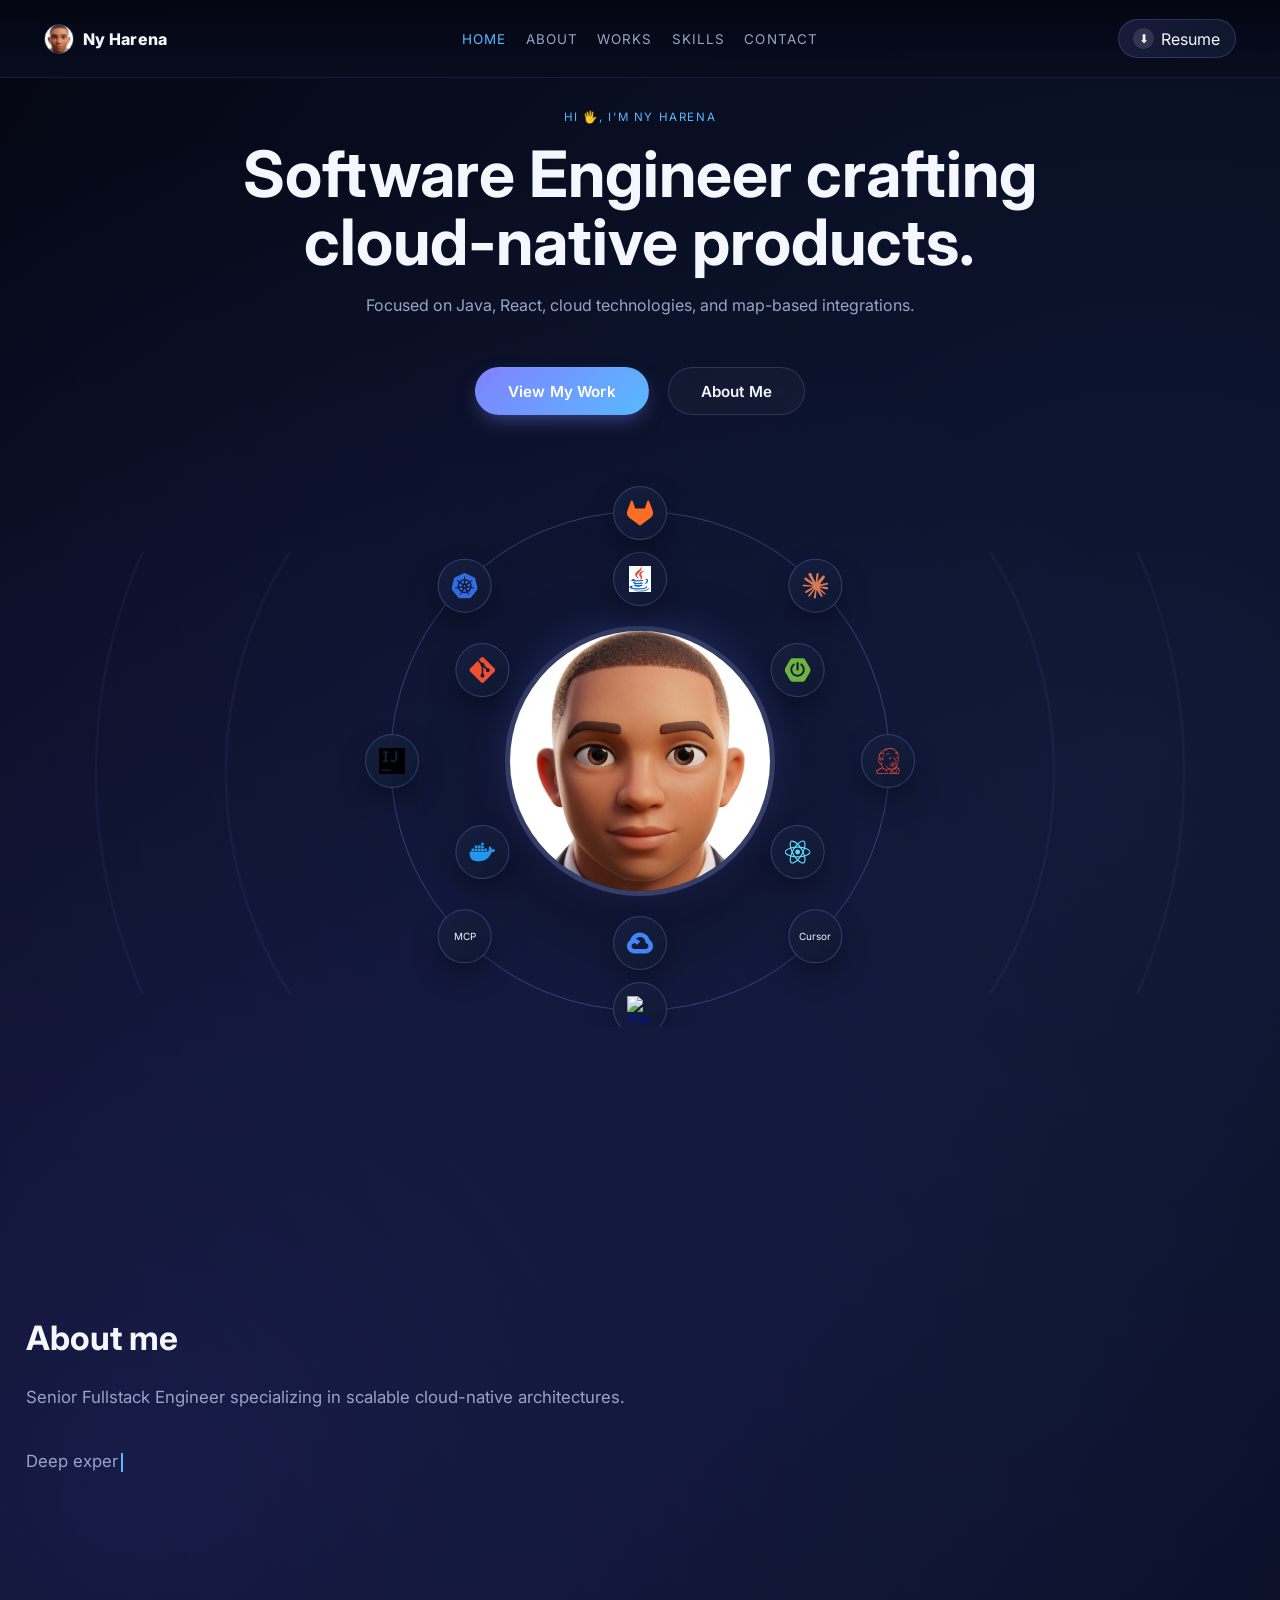
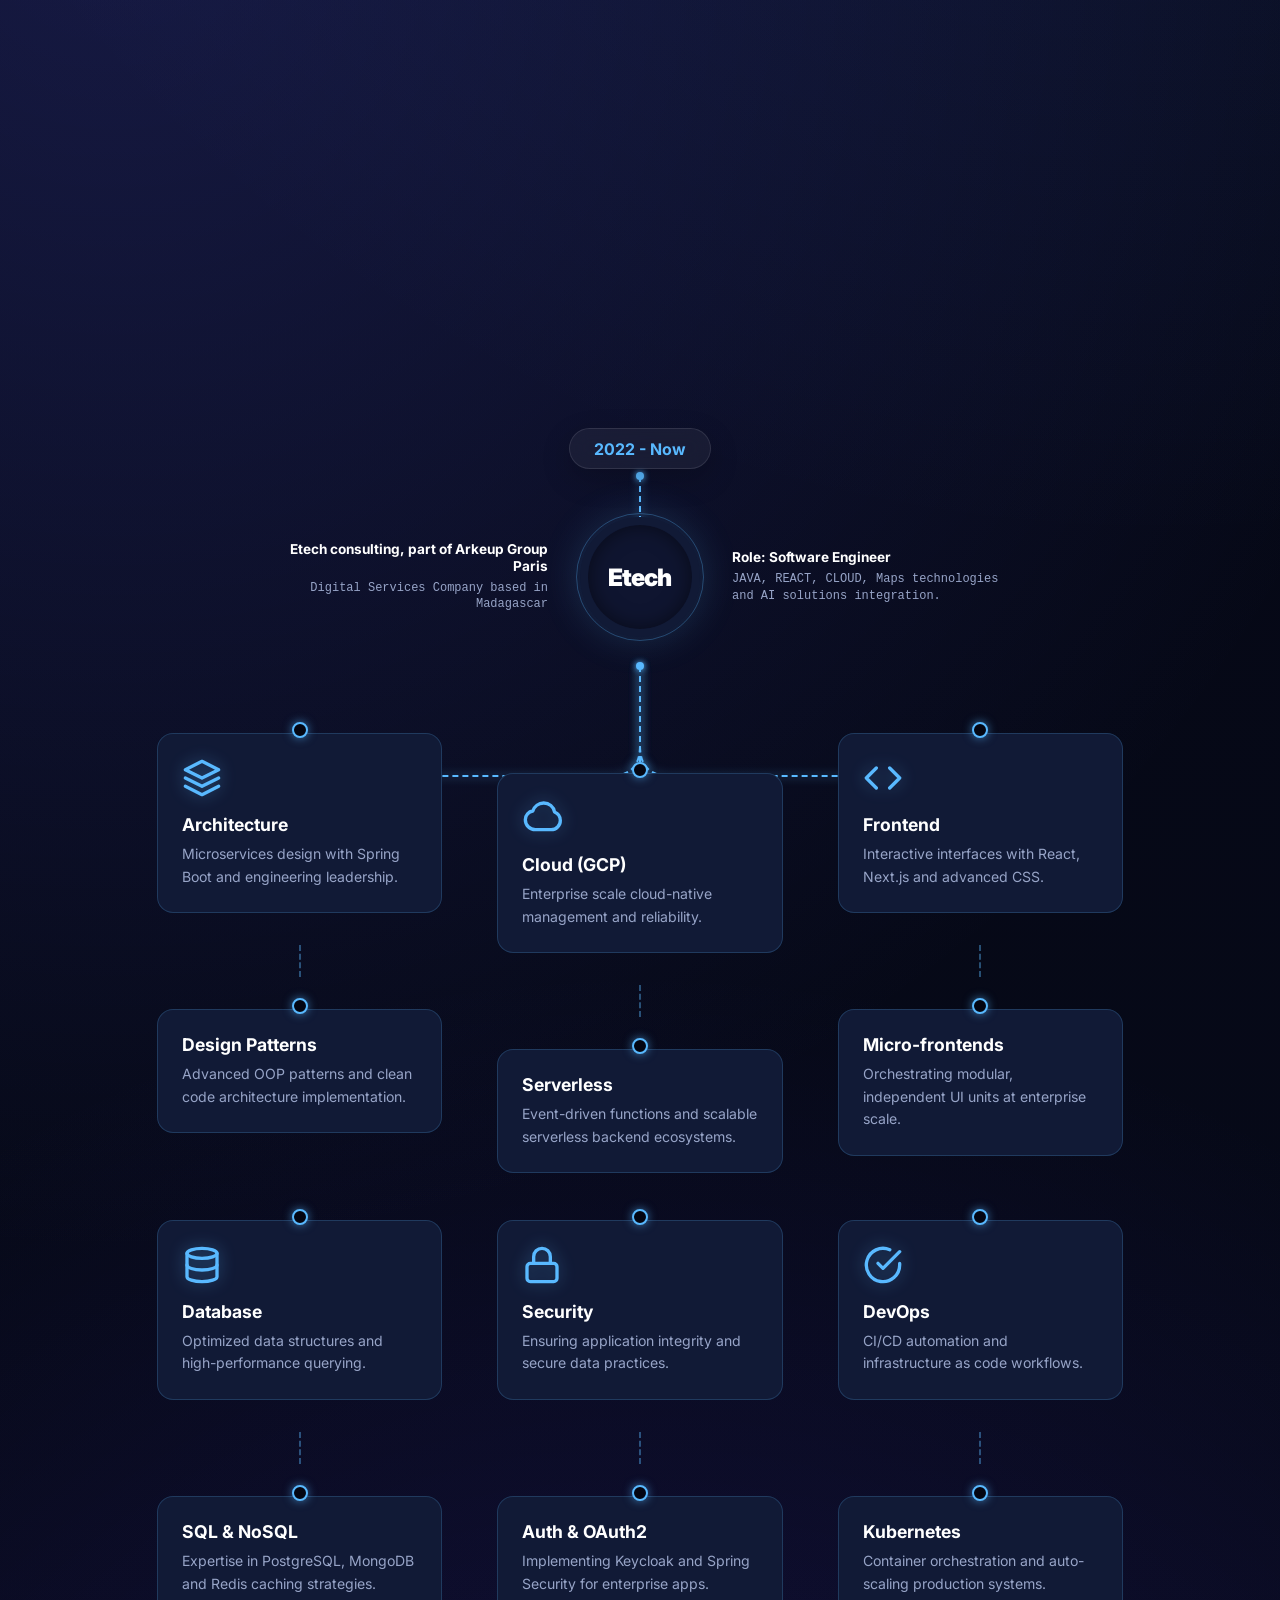
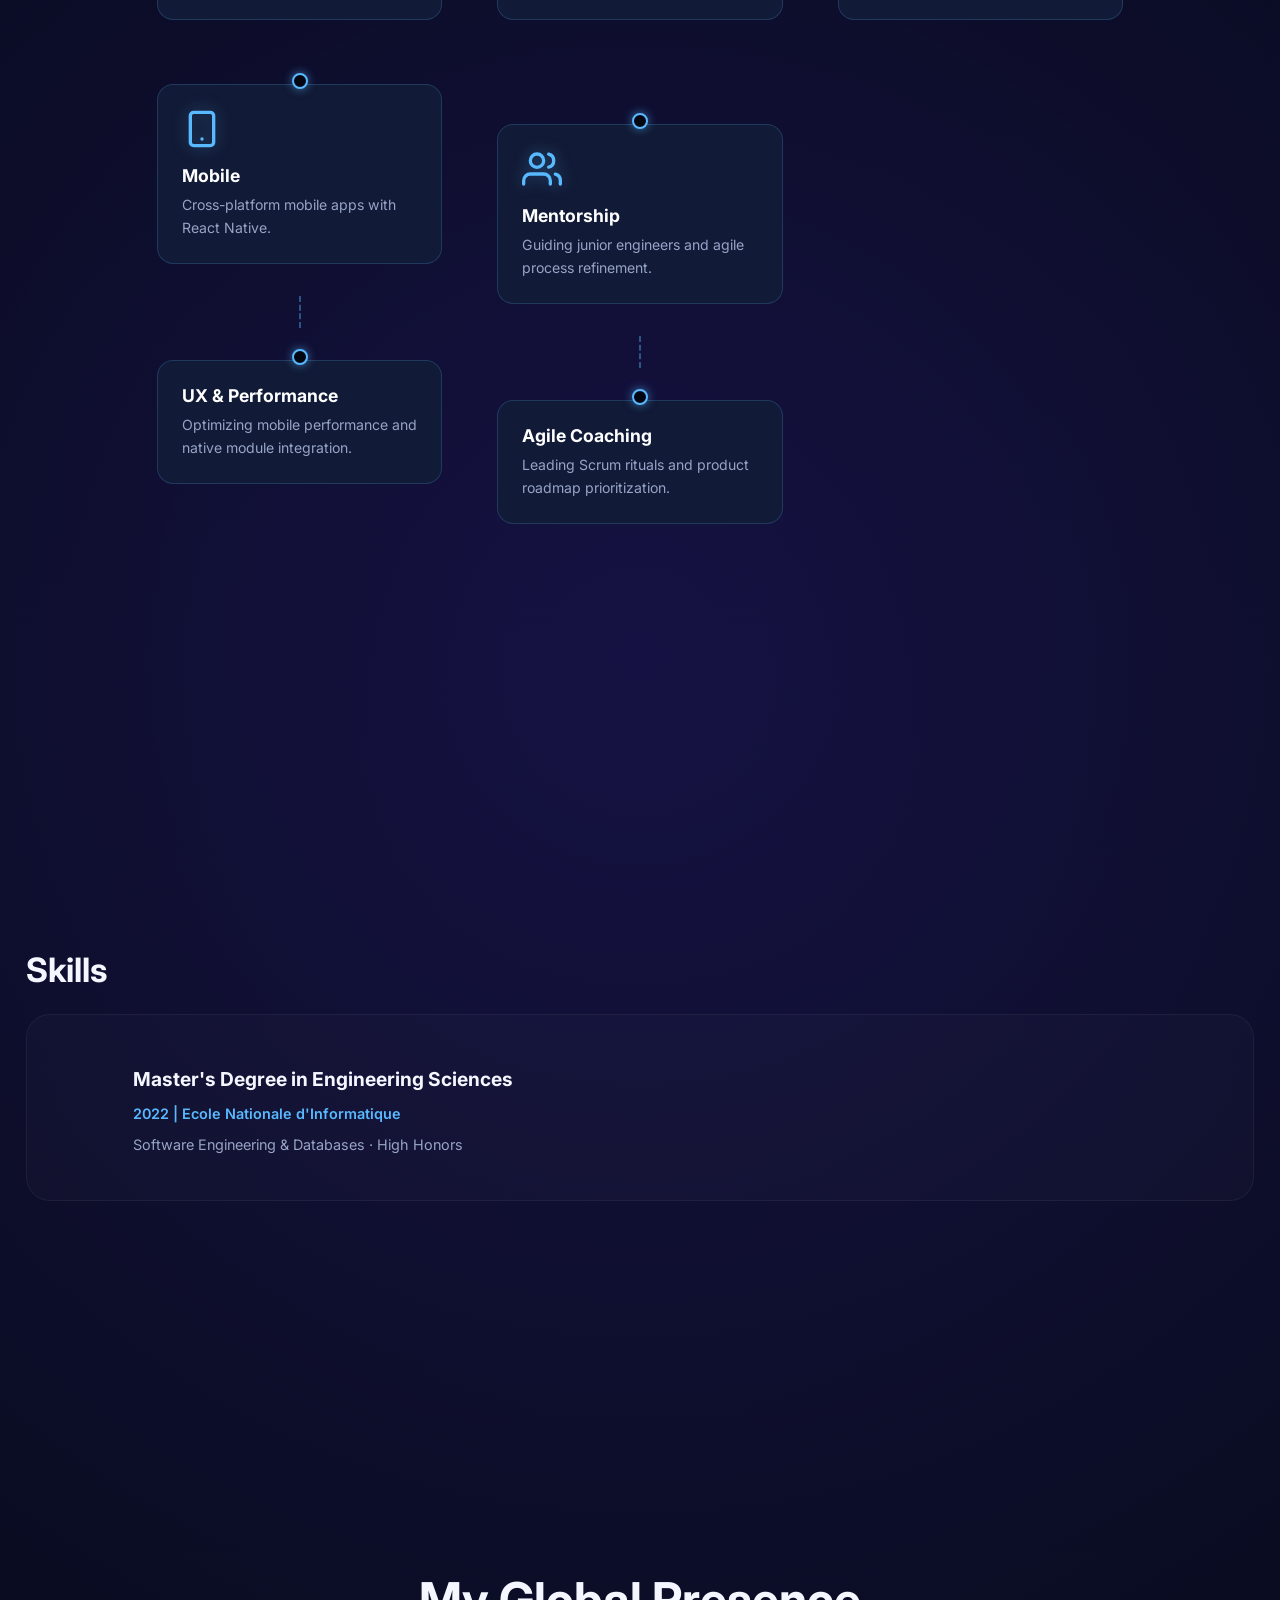
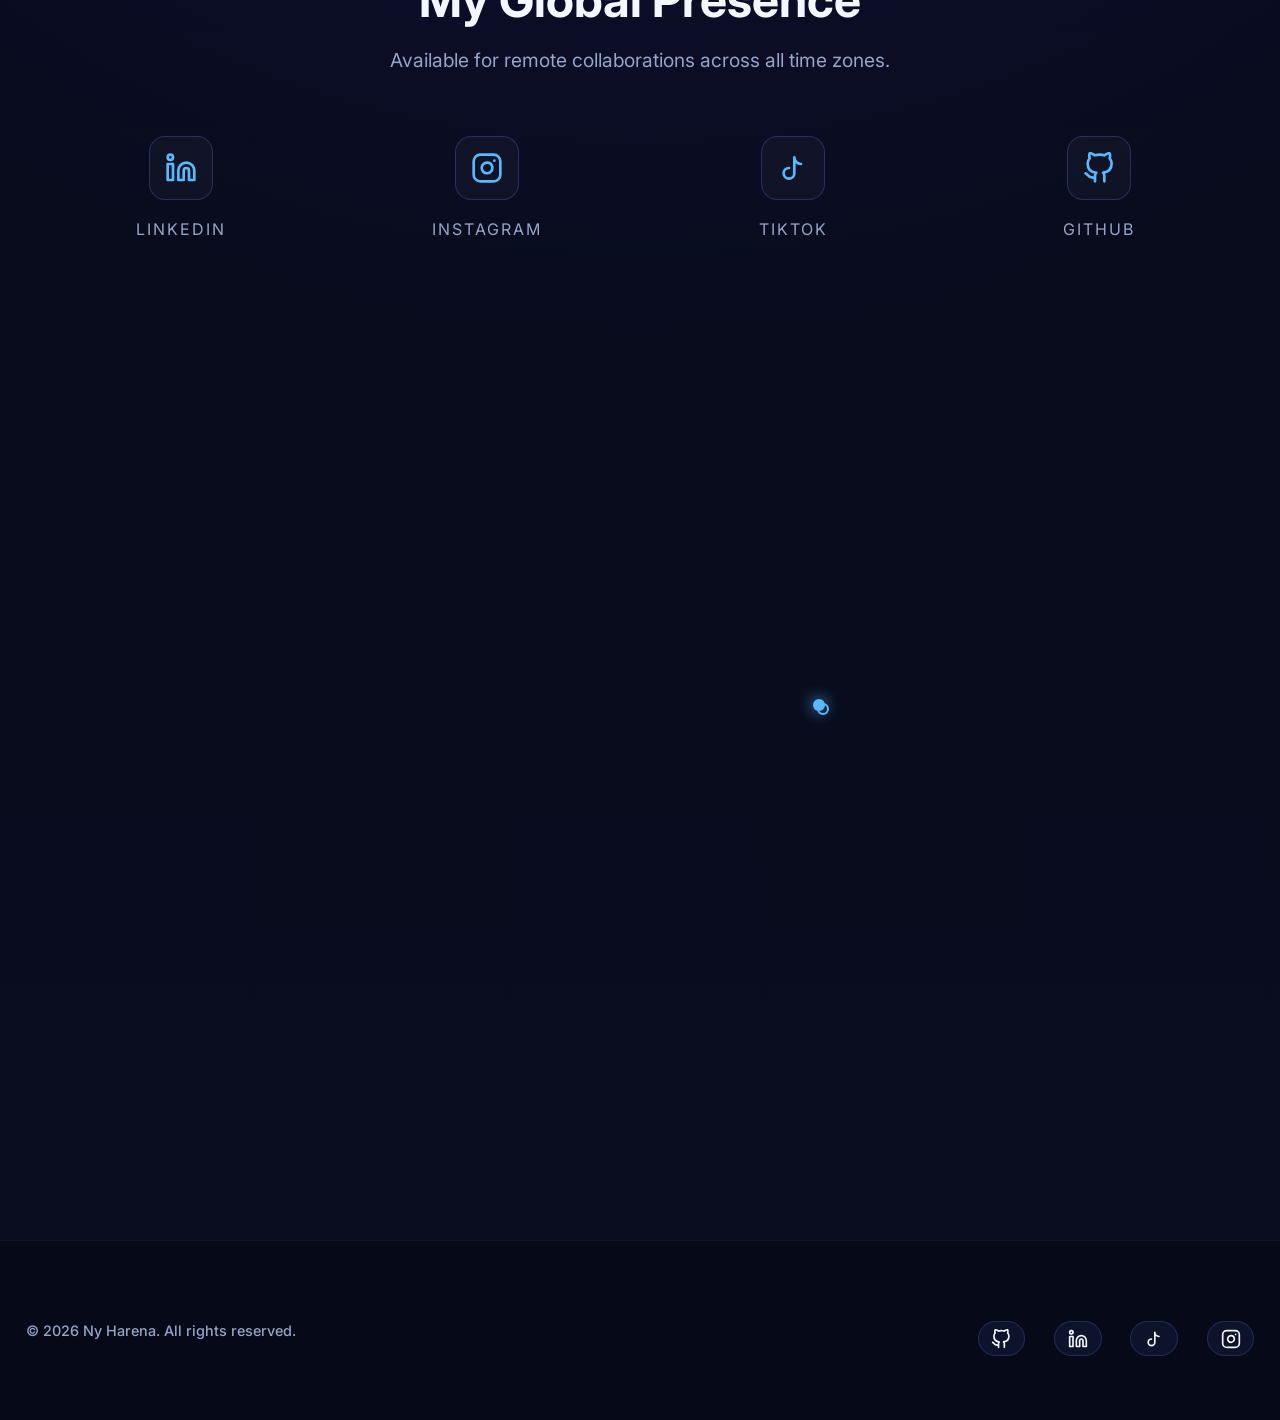
==== commit 15161323: "Adding section on contact" ====
--- a/index.html
+++ b/index.html
@@ -451,6 +451,32 @@
           <p>Available for remote collaborations across all time zones.</p>
         </header>
 
+        <div class="contact-stats">
+          <a href="https://linkedin.com/" target="_blank" rel="noreferrer" class="stat-item social-stat">
+            <div class="stat-icon">
+              <svg width="32" height="32" viewBox="0 0 24 24" fill="none" stroke="currentColor" stroke-width="2" stroke-linecap="round" stroke-linejoin="round"><path d="M16 8a6 6 0 0 1 6 6v7h-4v-7a2 2 0 0 0-2-2 2 2 0 0 0-2 2v7h-4v-7a6 6 0 0 1 6-6z"></path><rect x="2" y="9" width="4" height="12"></rect><circle cx="4" cy="4" r="2"></circle></svg>
+            </div>
+            <span class="stat-label">LinkedIn</span>
+          </a>
+          <a href="https://instagram.com/" target="_blank" rel="noreferrer" class="stat-item social-stat">
+            <div class="stat-icon">
+              <svg width="32" height="32" viewBox="0 0 24 24" fill="none" stroke="currentColor" stroke-width="2" stroke-linecap="round" stroke-linejoin="round"><rect x="2" y="2" width="20" height="20" rx="5" ry="5"></rect><path d="M16 11.37A4 4 0 1 1 12.63 8 4 4 0 0 1 16 11.37z"></path><line x1="17.5" y1="6.5" x2="17.51" y2="6.5"></line></svg>
+            </div>
+            <span class="stat-label">Instagram</span>
+          </a>
+          <a href="https://tiktok.com/" target="_blank" rel="noreferrer" class="stat-item social-stat">
+            <div class="stat-icon">
+              <svg width="32" height="32" viewBox="0 0 24 24" fill="none" stroke="currentColor" stroke-width="2" stroke-linecap="round" stroke-linejoin="round"><path d="M9 12a4 4 0 1 0 4 4V4a5 5 0 0 0 5 5"></path></svg>
+            </div>
+            <span class="stat-label">TikTok</span>
+          </a>
+          <a href="https://github.com/HarenaGit" target="_blank" rel="noreferrer" class="stat-item social-stat">
+            <div class="stat-icon">
+              <svg width="32" height="32" viewBox="0 0 24 24" fill="none" stroke="currentColor" stroke-width="2" stroke-linecap="round" stroke-linejoin="round"><path d="M9 19c-5 1.5-5-2.5-7-3m14 6v-3.87a3.37 3.37 0 0 0-.94-2.61c3.14-.35 6.44-1.54 6.44-7A5.44 5.44 0 0 0 20 4.77 5.07 5.07 0 0 0 19.91 1S18.73.65 16 2.48a13.38 13.38 0 0 0-7 0C6.27.65 5.09 1 5.09 1A5.07 5.07 0 0 0 5 4.77a5.44 5.44 0 0 0-1.5 3.78c0 5.42 3.3 6.61 6.44 7A3.37 3.37 0 0 0 9 18.13V22"></path></svg>
+            </div>
+            <span class="stat-label">GitHub</span>
+          </a>
+        </div>
 
         <div class="map-wrapper">
           <div class="map-globe">
@@ -479,6 +505,8 @@
           </div>
         </div>
 
+
+
       </div>
     </section>
   </main>
--- a/css-v2/styles-v2.css
+++ b/css-v2/styles-v2.css
@@ -2823,19 +2823,45 @@
   text-align: center;
 }
 
-.stat-value {
-  font-size: 3rem;
-  font-weight: 700;
-  color: var(--accent-2);
-  margin-bottom: 0.5rem;
-  font-family: 'Courier New', Courier, monospace;
-}
 
 .stat-label {
   color: var(--muted);
   font-size: 1rem;
   text-transform: uppercase;
   letter-spacing: 2px;
+}
+
+.social-stat {
+  text-decoration: none;
+  transition: all 0.4s cubic-bezier(0.23, 1, 0.32, 1);
+}
+
+.social-stat:hover {
+  transform: translateY(-8px);
+}
+
+.social-stat:hover .stat-label {
+  color: var(--accent-2);
+}
+
+.stat-icon {
+  width: 64px;
+  height: 64px;
+  display: grid;
+  place-items: center;
+  background: rgba(255, 255, 255, 0.03);
+  border: 1px solid var(--border);
+  border-radius: 16px;
+  margin-bottom: 1.2rem;
+  color: var(--accent-2);
+  transition: all 0.4s cubic-bezier(0.23, 1, 0.32, 1);
+}
+
+.social-stat:hover .stat-icon {
+  background: rgba(127, 130, 255, 0.1);
+  border-color: var(--accent-2);
+  box-shadow: 0 0 20px rgba(127, 130, 255, 0.2);
+  transform: scale(1.1);
 }
 
 .map-wrapper {
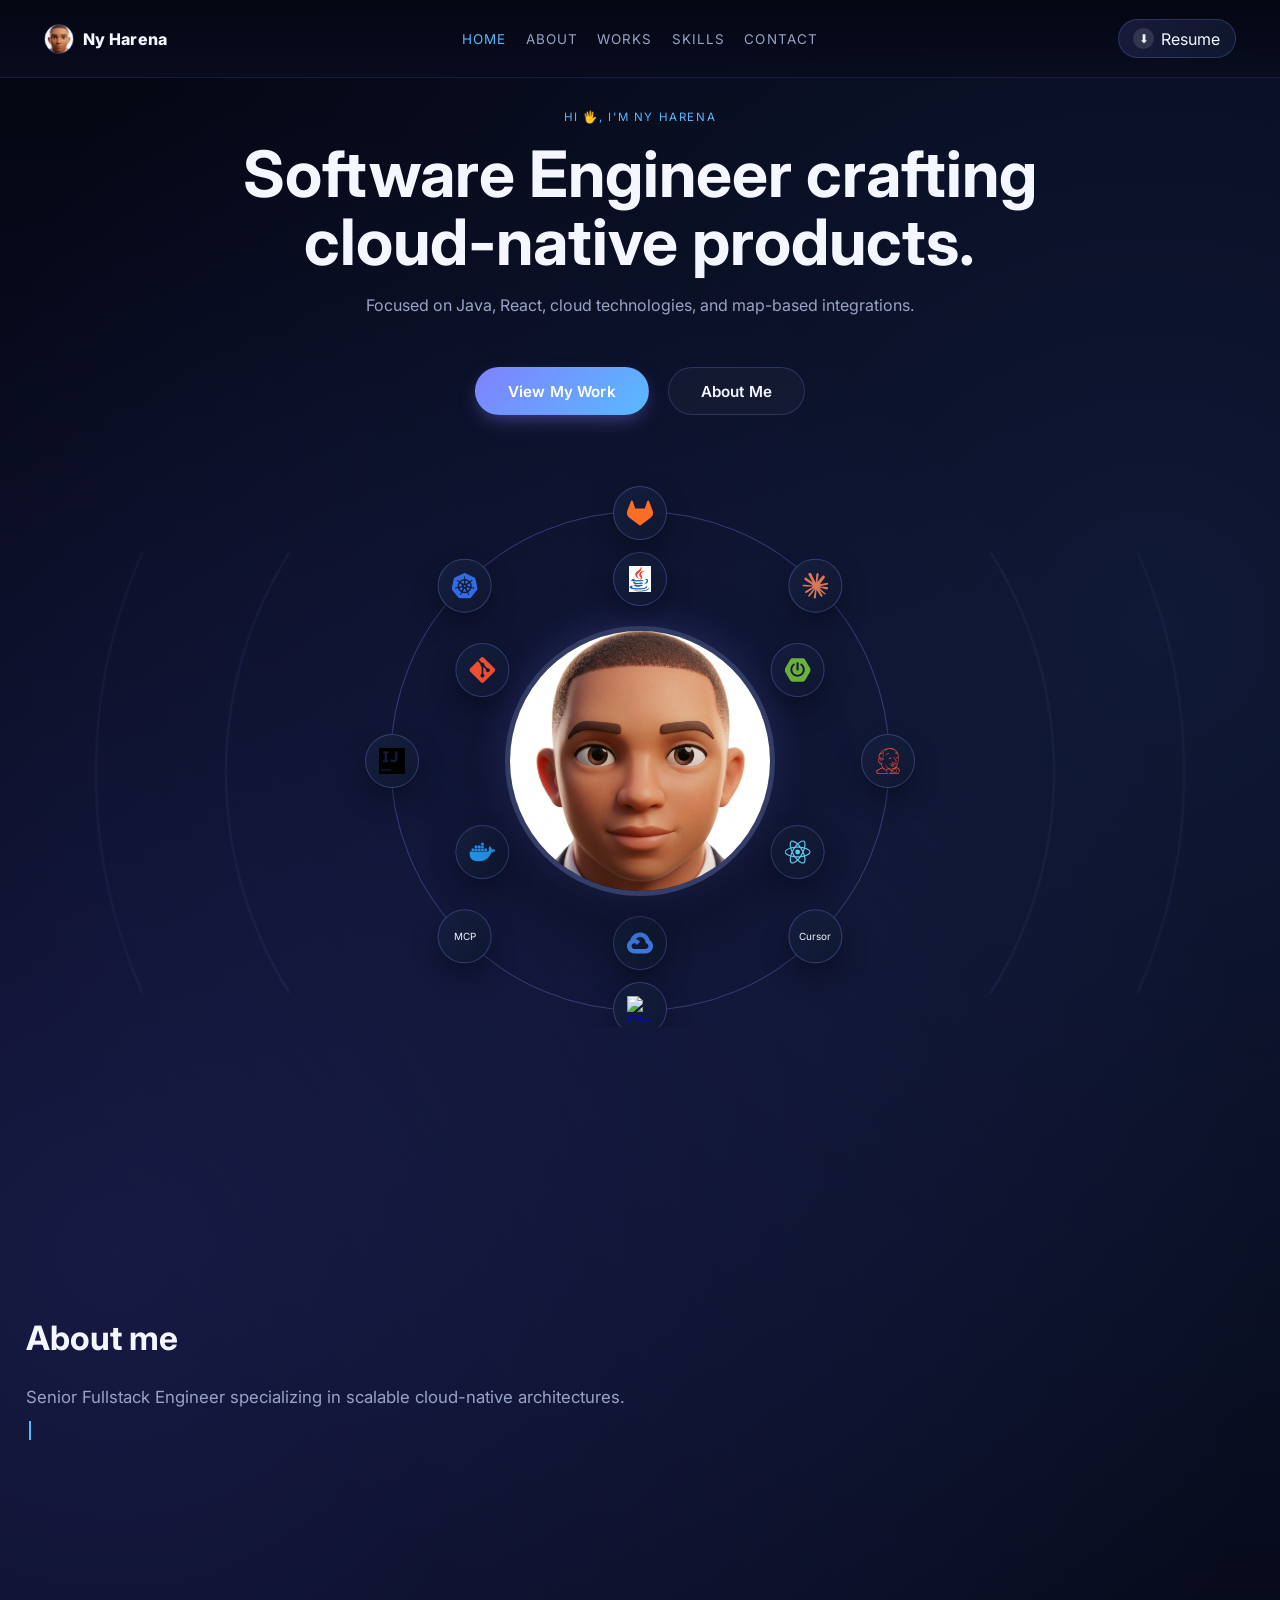
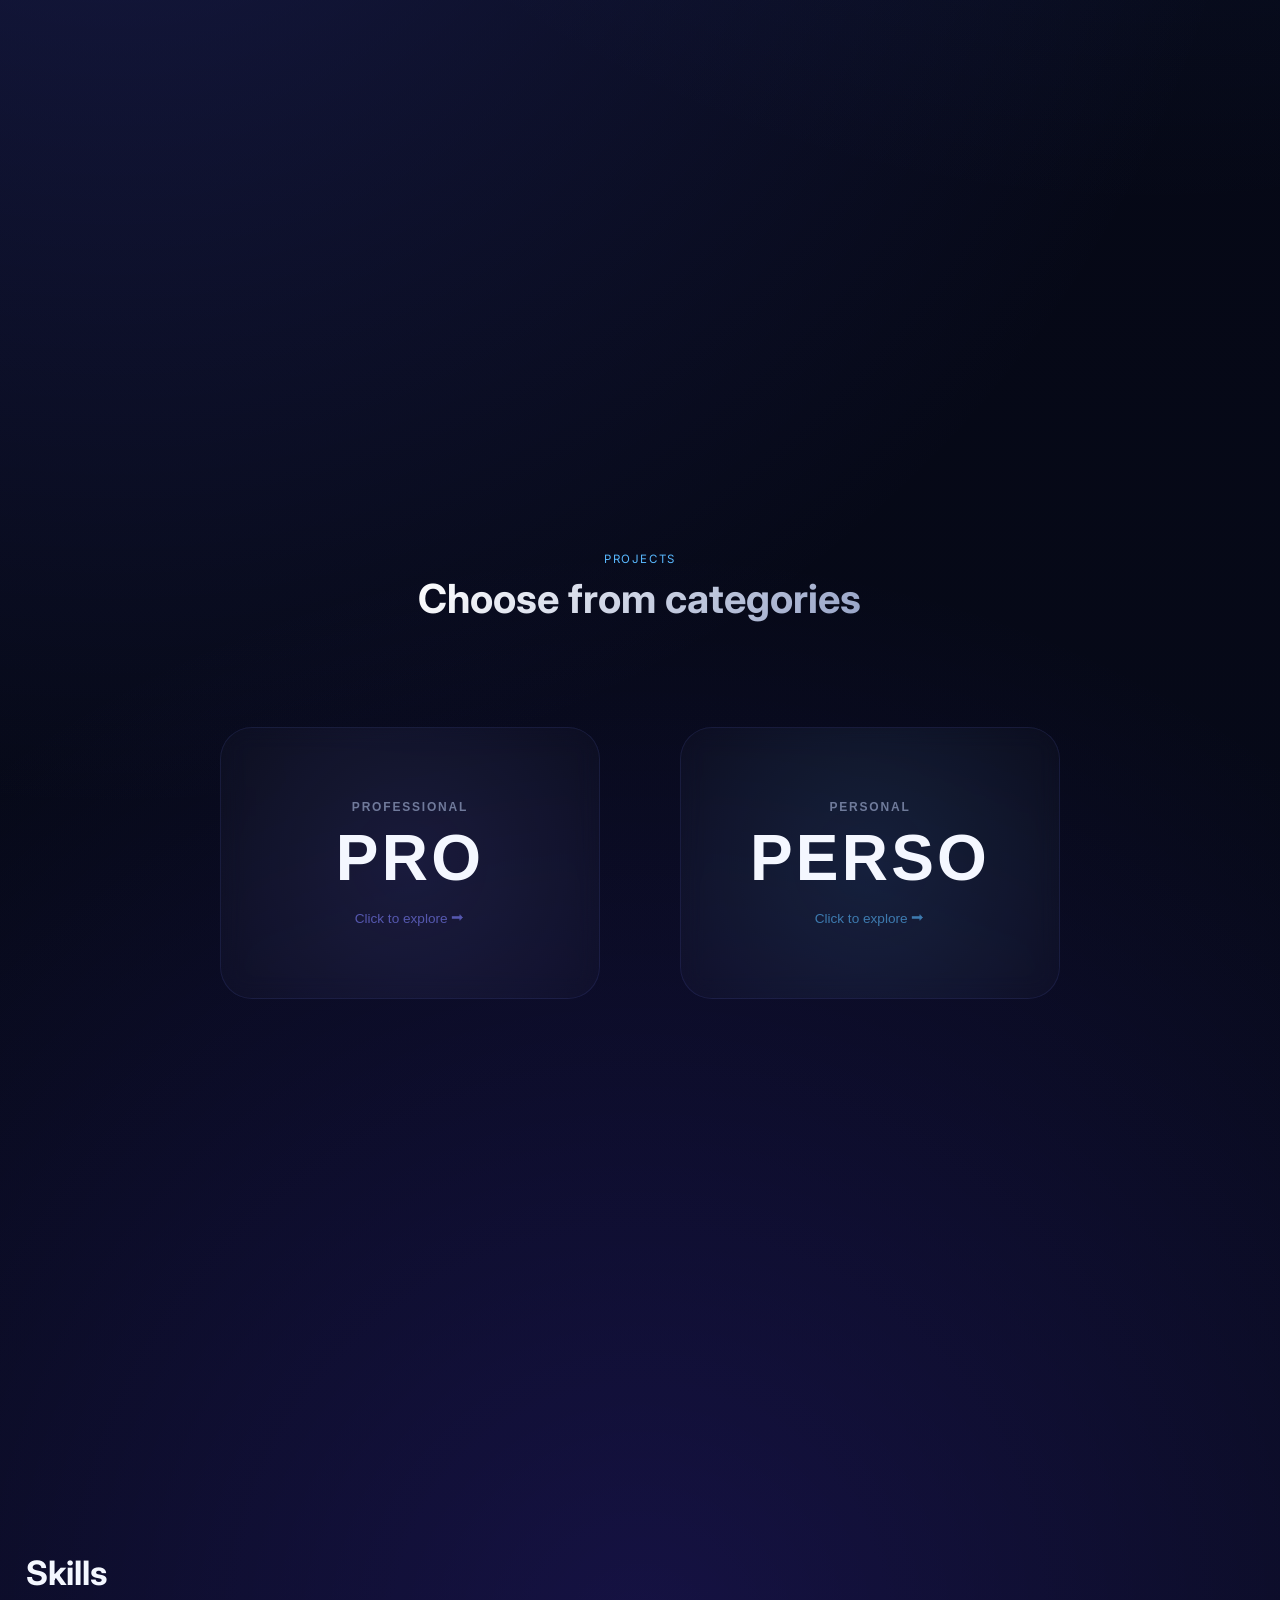
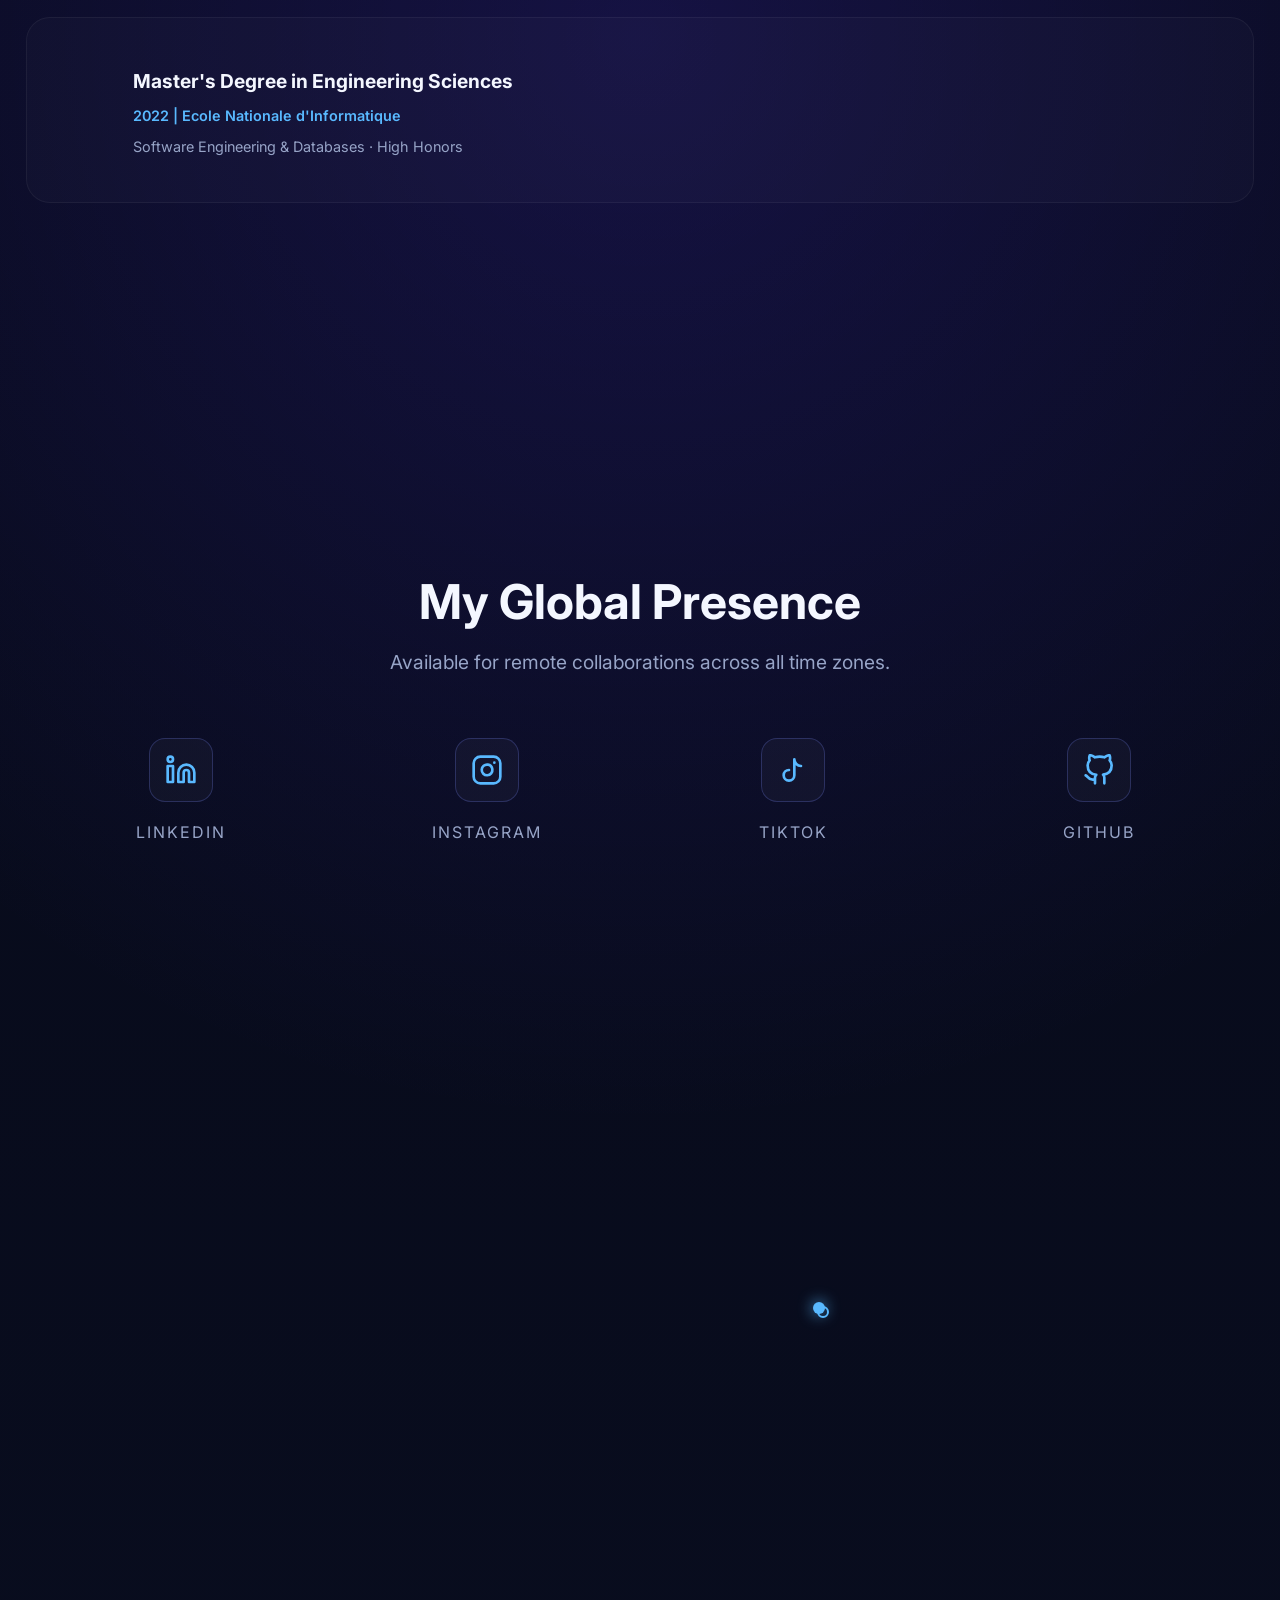
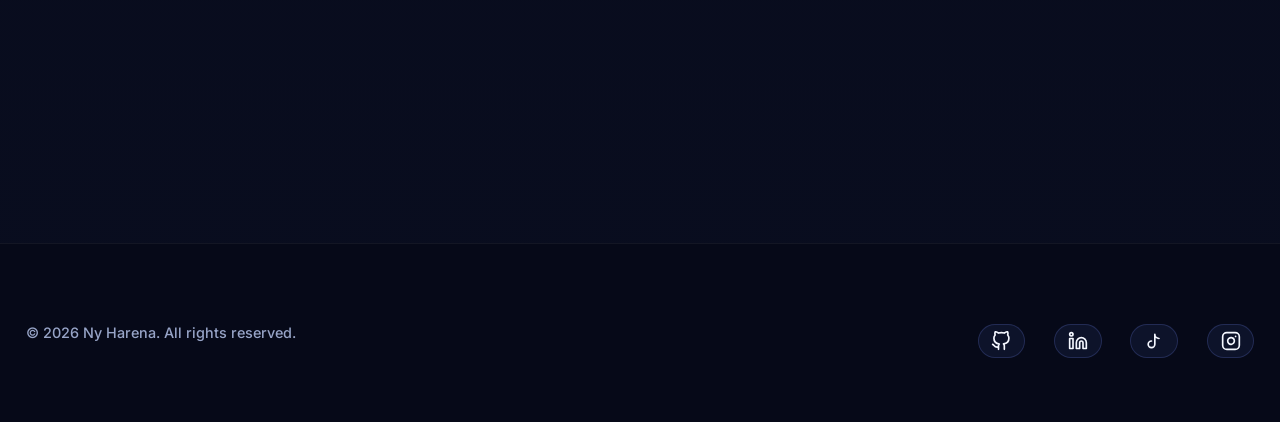
==== commit 8df3b16e: "Adding 2 button on works" ====
--- a/index.html
+++ b/index.html
@@ -128,7 +128,7 @@
       </div>
     </section>
 
-    <section class="section reveal" id="works">
+    <section class="section reveal is-selecting" id="works">
       <div class="works-sticky-wrapper">
         <div class="works-header">
           <h2>My works</h2>
@@ -136,9 +136,36 @@
         </div>
       </div>
 
+      <div class="works-selection-container">
+        <div class="selection-header reveal">
+          <p class="eyebrow">Projects</p>
+          <h3>Choose from categories</h3>
+        </div>
+
+        <div class="selection-grid">
+          <button class="selection-btn pro-btn reveal" data-choice="professional">
+            <div class="btn-content">
+              <span class="btn-tag">Professional</span>
+              <span class="btn-label">PRO</span>
+              <span class="btn-explore">Click to explore ⮕</span>
+            </div>
+            <span class="btn-glow"></span>
+          </button>
+
+          <button class="selection-btn perso-btn reveal" data-choice="personal">
+            <div class="btn-content">
+              <span class="btn-tag">Personal</span>
+              <span class="btn-label">PERSO</span>
+              <span class="btn-explore">Click to explore ⮕</span>
+            </div>
+            <span class="btn-glow"></span>
+          </button>
+        </div>
+      </div>
+
       <div class="works-tabs-sticky-wrapper">
         <div class="works-tabs">
-          <button class="tab-btn active" data-tab="professional">Pro</button>
+          <button class="tab-btn" data-tab="professional">Pro</button>
           <button class="tab-btn" data-tab="personal">Perso</button>
         </div>
       </div>
@@ -454,25 +481,43 @@
         <div class="contact-stats">
           <a href="https://linkedin.com/" target="_blank" rel="noreferrer" class="stat-item social-stat">
             <div class="stat-icon">
-              <svg width="32" height="32" viewBox="0 0 24 24" fill="none" stroke="currentColor" stroke-width="2" stroke-linecap="round" stroke-linejoin="round"><path d="M16 8a6 6 0 0 1 6 6v7h-4v-7a2 2 0 0 0-2-2 2 2 0 0 0-2 2v7h-4v-7a6 6 0 0 1 6-6z"></path><rect x="2" y="9" width="4" height="12"></rect><circle cx="4" cy="4" r="2"></circle></svg>
+              <svg width="32" height="32" viewBox="0 0 24 24" fill="none" stroke="currentColor" stroke-width="2"
+                stroke-linecap="round" stroke-linejoin="round">
+                <path d="M16 8a6 6 0 0 1 6 6v7h-4v-7a2 2 0 0 0-2-2 2 2 0 0 0-2 2v7h-4v-7a6 6 0 0 1 6-6z"></path>
+                <rect x="2" y="9" width="4" height="12"></rect>
+                <circle cx="4" cy="4" r="2"></circle>
+              </svg>
             </div>
             <span class="stat-label">LinkedIn</span>
           </a>
           <a href="https://instagram.com/" target="_blank" rel="noreferrer" class="stat-item social-stat">
             <div class="stat-icon">
-              <svg width="32" height="32" viewBox="0 0 24 24" fill="none" stroke="currentColor" stroke-width="2" stroke-linecap="round" stroke-linejoin="round"><rect x="2" y="2" width="20" height="20" rx="5" ry="5"></rect><path d="M16 11.37A4 4 0 1 1 12.63 8 4 4 0 0 1 16 11.37z"></path><line x1="17.5" y1="6.5" x2="17.51" y2="6.5"></line></svg>
+              <svg width="32" height="32" viewBox="0 0 24 24" fill="none" stroke="currentColor" stroke-width="2"
+                stroke-linecap="round" stroke-linejoin="round">
+                <rect x="2" y="2" width="20" height="20" rx="5" ry="5"></rect>
+                <path d="M16 11.37A4 4 0 1 1 12.63 8 4 4 0 0 1 16 11.37z"></path>
+                <line x1="17.5" y1="6.5" x2="17.51" y2="6.5"></line>
+              </svg>
             </div>
             <span class="stat-label">Instagram</span>
           </a>
           <a href="https://tiktok.com/" target="_blank" rel="noreferrer" class="stat-item social-stat">
             <div class="stat-icon">
-              <svg width="32" height="32" viewBox="0 0 24 24" fill="none" stroke="currentColor" stroke-width="2" stroke-linecap="round" stroke-linejoin="round"><path d="M9 12a4 4 0 1 0 4 4V4a5 5 0 0 0 5 5"></path></svg>
+              <svg width="32" height="32" viewBox="0 0 24 24" fill="none" stroke="currentColor" stroke-width="2"
+                stroke-linecap="round" stroke-linejoin="round">
+                <path d="M9 12a4 4 0 1 0 4 4V4a5 5 0 0 0 5 5"></path>
+              </svg>
             </div>
             <span class="stat-label">TikTok</span>
           </a>
           <a href="https://github.com/HarenaGit" target="_blank" rel="noreferrer" class="stat-item social-stat">
             <div class="stat-icon">
-              <svg width="32" height="32" viewBox="0 0 24 24" fill="none" stroke="currentColor" stroke-width="2" stroke-linecap="round" stroke-linejoin="round"><path d="M9 19c-5 1.5-5-2.5-7-3m14 6v-3.87a3.37 3.37 0 0 0-.94-2.61c3.14-.35 6.44-1.54 6.44-7A5.44 5.44 0 0 0 20 4.77 5.07 5.07 0 0 0 19.91 1S18.73.65 16 2.48a13.38 13.38 0 0 0-7 0C6.27.65 5.09 1 5.09 1A5.07 5.07 0 0 0 5 4.77a5.44 5.44 0 0 0-1.5 3.78c0 5.42 3.3 6.61 6.44 7A3.37 3.37 0 0 0 9 18.13V22"></path></svg>
+              <svg width="32" height="32" viewBox="0 0 24 24" fill="none" stroke="currentColor" stroke-width="2"
+                stroke-linecap="round" stroke-linejoin="round">
+                <path
+                  d="M9 19c-5 1.5-5-2.5-7-3m14 6v-3.87a3.37 3.37 0 0 0-.94-2.61c3.14-.35 6.44-1.54 6.44-7A5.44 5.44 0 0 0 20 4.77 5.07 5.07 0 0 0 19.91 1S18.73.65 16 2.48a13.38 13.38 0 0 0-7 0C6.27.65 5.09 1 5.09 1A5.07 5.07 0 0 0 5 4.77a5.44 5.44 0 0 0-1.5 3.78c0 5.42 3.3 6.61 6.44 7A3.37 3.37 0 0 0 9 18.13V22">
+                </path>
+              </svg>
             </div>
             <span class="stat-label">GitHub</span>
           </a>
--- a/css-v2/styles-v2.css
+++ b/css-v2/styles-v2.css
@@ -561,6 +561,234 @@
   box-shadow:
     0 8px 20px rgba(112, 128, 255, 0.3),
     0 0 12px rgba(89, 185, 255, 0.2);
+}
+
+/* --- Works Selection State --- */
+#works.is-selecting .works-tabs-sticky-wrapper,
+#works.is-selecting .tab-content {
+  display: none !important;
+}
+
+.works-selection-container {
+  display: flex;
+  flex-direction: column;
+  align-items: center;
+  gap: 4rem;
+  padding: 10vh 0;
+  min-height: 70vh;
+  transition: opacity 0.5s ease, transform 0.5s ease;
+  position: relative;
+  z-index: 10;
+  text-align: center;
+}
+
+#works:not(.is-selecting) .works-selection-container {
+  display: none;
+}
+
+.selection-header h3 {
+  font-size: clamp(1.8rem, 3.5vw, 2.5rem);
+  margin-top: 0.5rem;
+  background: linear-gradient(135deg, #fff 0%, var(--muted) 100%);
+  -webkit-background-clip: text;
+  -webkit-text-fill-color: transparent;
+}
+
+.selection-grid {
+  display: flex;
+  justify-content: center;
+  align-items: center;
+  gap: clamp(2rem, 8vw, 5rem);
+  width: 100%;
+}
+
+.selection-btn {
+  position: relative;
+  width: clamp(260px, 30vw, 380px);
+  aspect-ratio: 1.4 / 1;
+  background: rgba(255, 255, 255, 0.02);
+  border: 1px solid rgba(112, 128, 255, 0.12);
+  border-radius: 32px;
+  cursor: pointer;
+  display: flex;
+  flex-direction: column;
+  align-items: center;
+  justify-content: center;
+  transition: all 0.5s cubic-bezier(0.23, 1, 0.32, 1);
+  overflow: hidden;
+  backdrop-filter: blur(12px);
+  padding: 2rem;
+}
+
+.btn-content {
+  display: flex;
+  flex-direction: column;
+  align-items: center;
+  gap: 0.8rem;
+  z-index: 2;
+  width: 100%;
+}
+
+.btn-tag {
+  font-size: 0.75rem;
+  font-weight: 600;
+  text-transform: uppercase;
+  letter-spacing: 0.15em;
+  color: var(--muted);
+  opacity: 0.7;
+}
+
+.btn-label {
+  font-size: clamp(2.5rem, 5vw, 4rem);
+  font-weight: 900;
+  letter-spacing: 0.05em;
+  color: var(--text);
+  line-height: 1;
+  transition: all 0.5s cubic-bezier(0.23, 1, 0.32, 1);
+}
+
+.btn-explore {
+  font-size: 0.85rem;
+  font-weight: 500;
+  color: var(--glow-color);
+  opacity: 0.6;
+  transform: translateY(0);
+  transition: all 0.4s ease;
+  margin-top: 0.5rem;
+  animation: explore-pulse 2s infinite alternate ease-in-out;
+}
+
+.selection-btn .btn-glow {
+  position: absolute;
+  inset: -20%;
+  background: radial-gradient(circle at center, var(--glow-color), transparent 70%);
+  opacity: 0.1;
+  transition: opacity 0.5s ease, transform 0.5s ease;
+  z-index: 1;
+  animation: selection-glow 4s infinite alternate ease-in-out;
+  pointer-events: none;
+}
+
+.pro-btn {
+  --glow-color: var(--accent);
+}
+
+.perso-btn {
+  --glow-color: var(--accent-2);
+}
+
+.selection-btn::before {
+  content: "";
+  position: absolute;
+  inset: 0;
+  background: linear-gradient(135deg, rgba(255, 255, 255, 0.05), transparent);
+  opacity: 0;
+  transition: opacity 0.4s ease;
+}
+
+/* Shimmer Effect */
+.selection-btn::after {
+  content: "";
+  position: absolute;
+  top: 0;
+  left: -150%;
+  width: 50%;
+  height: 100%;
+  background: linear-gradient(
+    to right,
+    transparent,
+    rgba(255, 255, 255, 0.1),
+    transparent
+  );
+  transform: skewX(-25deg);
+  animation: shimmer 6s infinite;
+  pointer-events: none;
+  z-index: 3;
+}
+
+.pro-btn::after { animation-delay: 0s; }
+.perso-btn::after { animation-delay: 3s; }
+
+.selection-btn:hover {
+  transform: translateY(-15px) scale(1.03);
+  background: rgba(255, 255, 255, 0.05);
+  border-color: var(--glow-color);
+  box-shadow: 
+    0 20px 40px rgba(0, 0, 0, 0.4),
+    0 0 40px rgba(var(--glow-color), 0.15);
+}
+
+.selection-btn:hover::before {
+  opacity: 1;
+}
+
+.selection-btn:hover .btn-label {
+  transform: scale(1.1);
+  color: #fff;
+  text-shadow: 0 0 20px var(--glow-color);
+}
+
+.selection-btn:hover .btn-explore {
+  opacity: 1;
+  transform: translateY(-2px) scale(1.1);
+  animation: none;
+}
+
+.selection-btn:hover .btn-glow {
+  opacity: 0.4;
+  transform: scale(1.2);
+  animation-duration: 2s;
+}
+
+.selection-btn:active {
+  transform: translateY(-5px) scale(0.98);
+}
+
+@keyframes selection-glow {
+  0% {
+    transform: scale(0.8) translate(-5%, -5%);
+    opacity: 0.08;
+    filter: blur(30px);
+  }
+  100% {
+    transform: scale(1.2) translate(5%, 5%);
+    opacity: 0.25;
+    filter: blur(50px);
+  }
+}
+
+@keyframes explore-pulse {
+  from { opacity: 0.4; transform: scale(0.95); }
+  to { opacity: 0.8; transform: scale(1.05); }
+}
+
+@keyframes shimmer {
+  0% { left: -150%; }
+  15% { left: 200%; }
+  100% { left: 200%; }
+}
+
+/* Mobile adjustments for selection */
+@media (max-width: 760px) {
+  .works-selection-container {
+    gap: 2.5rem;
+    padding: 6vh 0;
+  }
+  
+  .selection-grid {
+    flex-direction: column;
+    gap: 1.5rem;
+  }
+  
+  .selection-btn {
+    width: 280px;
+    aspect-ratio: 1.6 / 1;
+    padding: 1.5rem;
+  }
+
+  .btn-label {
+    font-size: 2.5rem;
+  }
 }
 
 
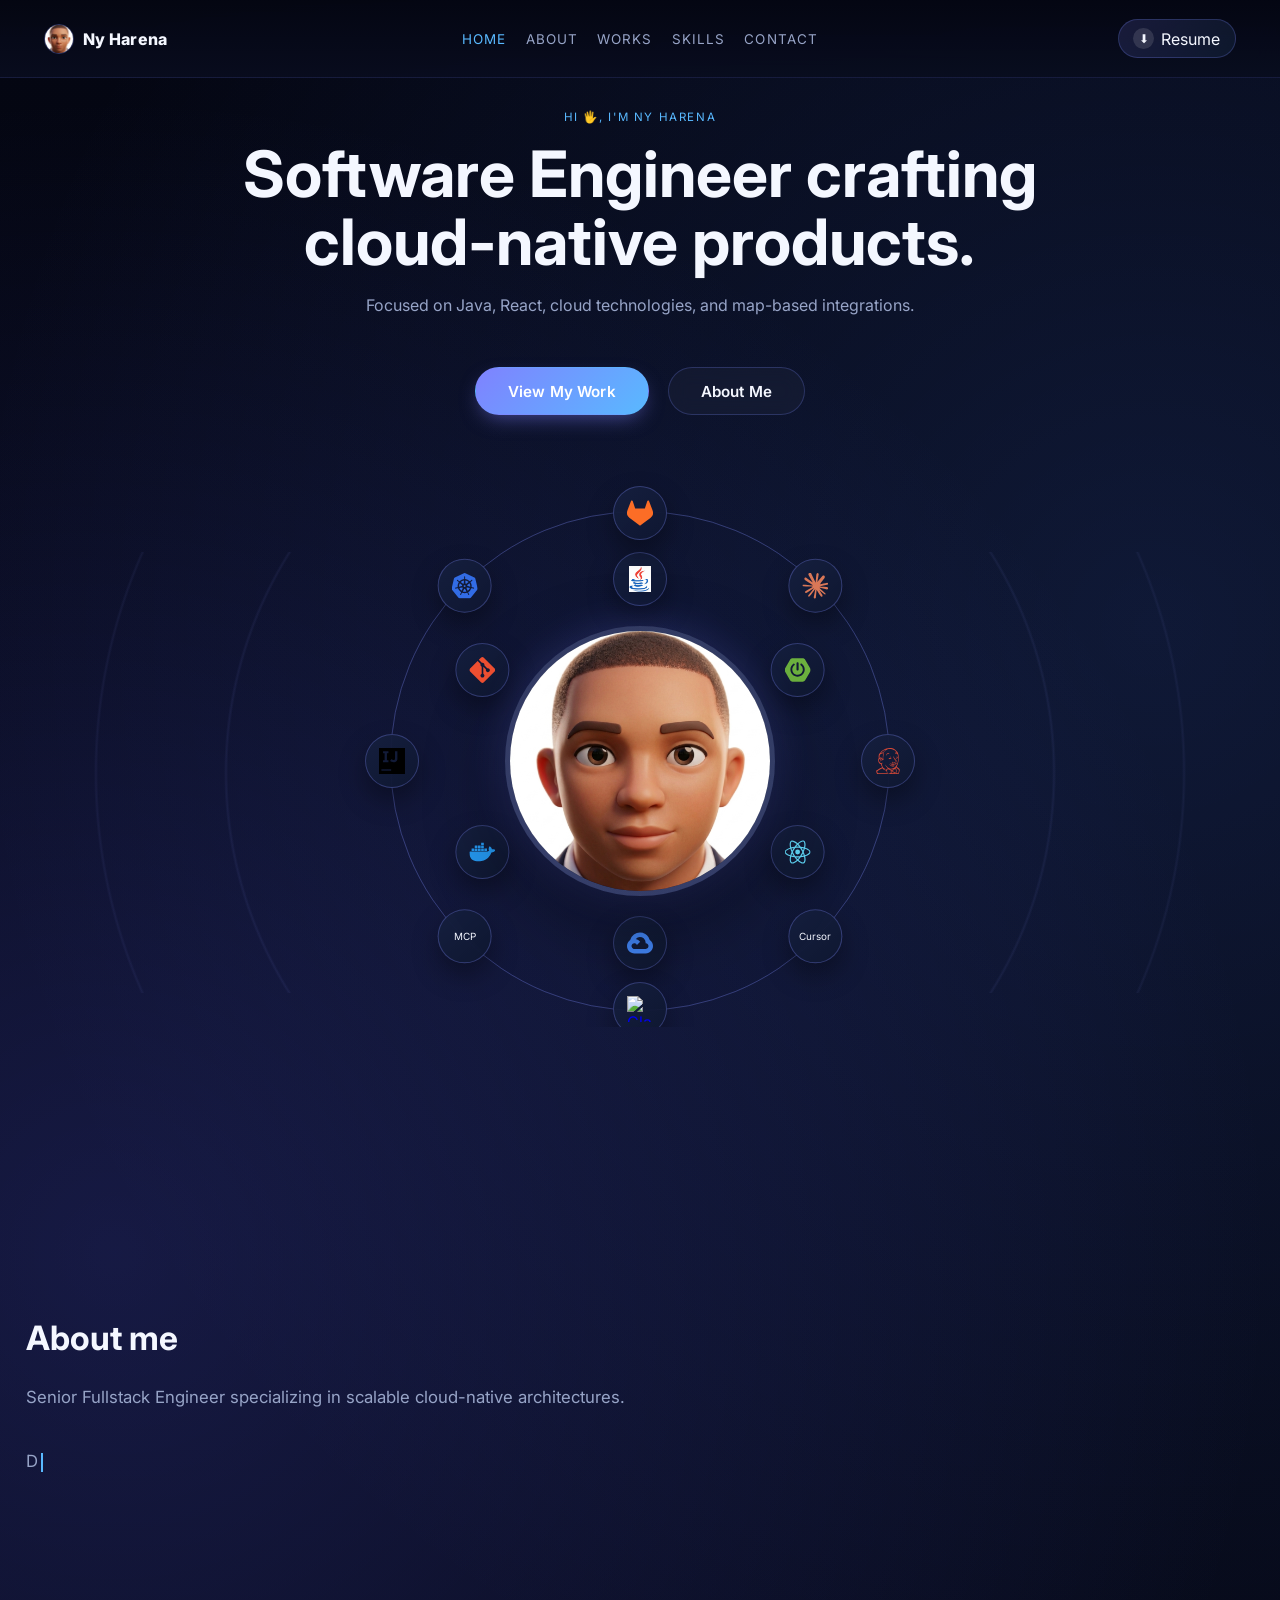
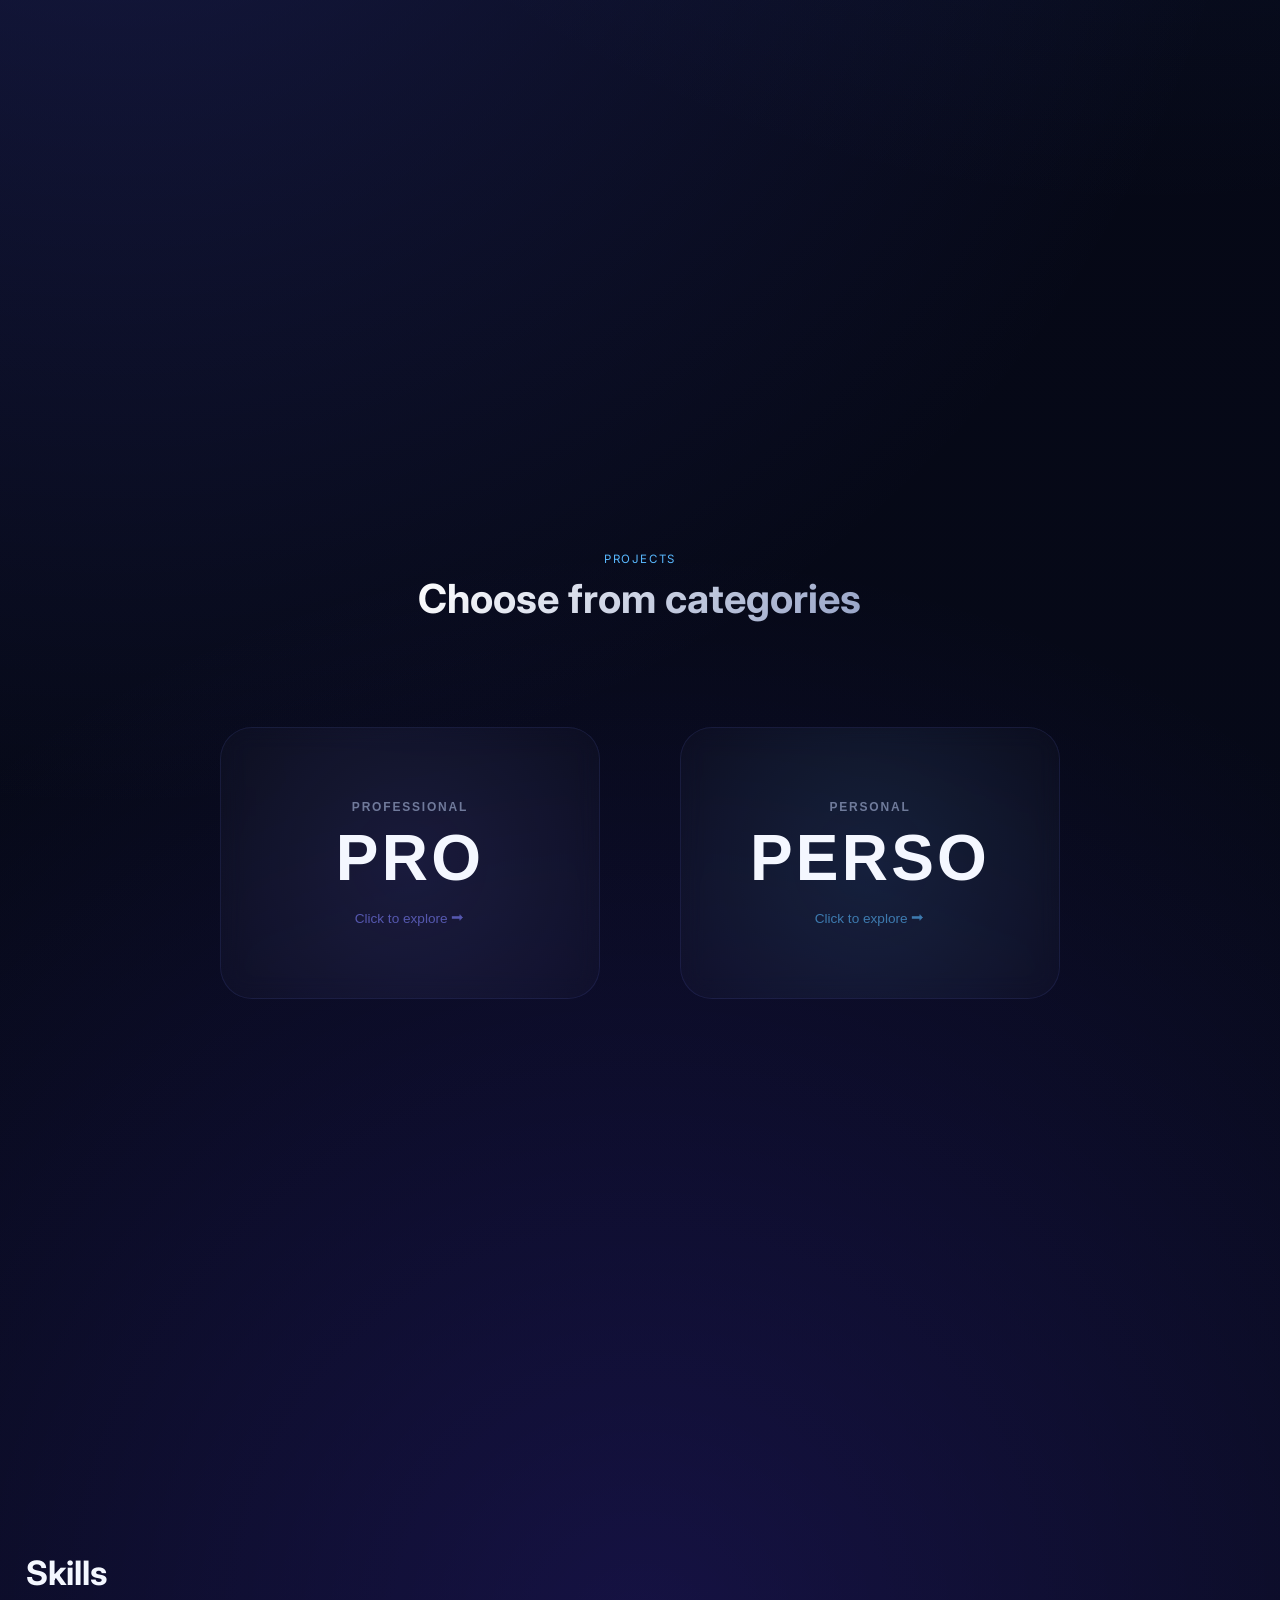
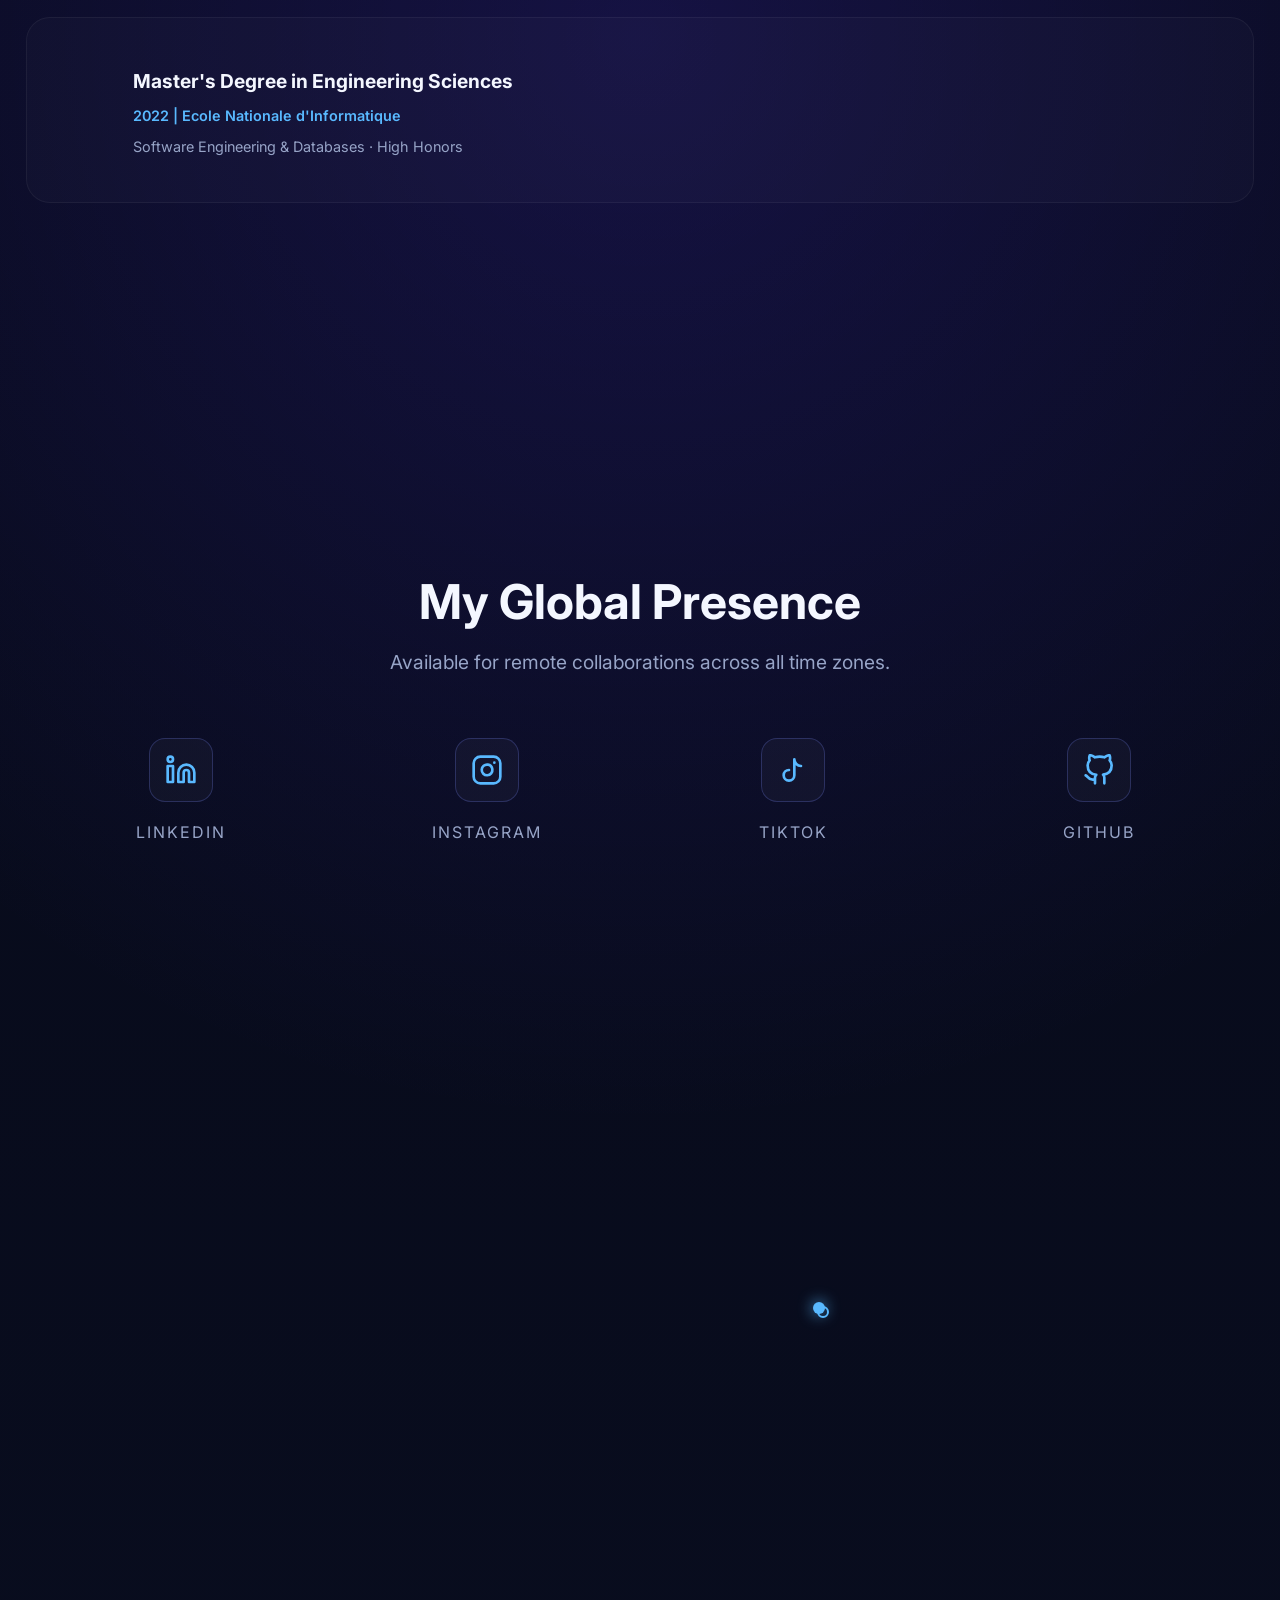
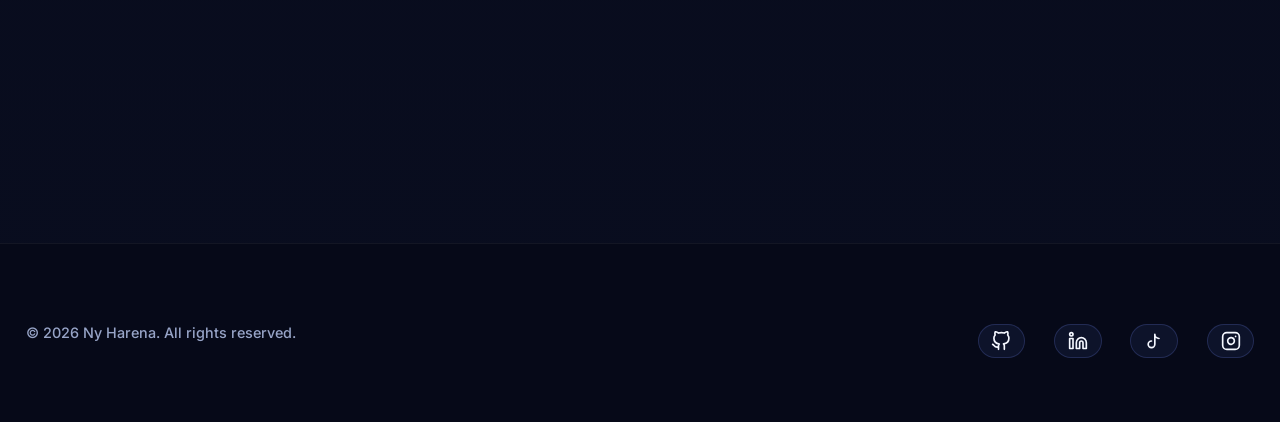
==== commit 01ca712c: "Adding ASECNA graph" ====
--- a/index.html
+++ b/index.html
@@ -424,6 +424,132 @@
                   <p>Leading Scrum rituals and product roadmap prioritization.</p>
                 </div>
               </article>
+          </div>
+        </div>
+
+        <div class="career-separator reveal">
+          <div class="separator-line"></div>
+          <div class="separator-icon">
+            <svg viewBox="0 0 24 24" fill="none" stroke="currentColor" stroke-width="2">
+              <path d="M7 13l5 5 5-5M7 6l5 5 5-5" />
+            </svg>
+          </div>
+          <div class="separator-line"></div>
+        </div>
+
+        <!-- ASECNA Experience -->
+        <div class="career-graph asecna-graph" aria-label="ASECNA career graph">
+          <svg class="graph-connectors" viewBox="0 0 1000 600" preserveAspectRatio="xMidYMin meet">
+            <!-- Top to Center -->
+            <path class="connector-line" d="M500 80 L500 130" />
+            <circle class="connector-dot" cx="500" cy="80" r="4" />
+            <circle class="connector-dot" cx="500" cy="130" r="4" />
+
+            <!-- Center to Branches (4 branches) -->
+            <path class="connector-line" d="M500 270 L500 350 Q500 380 450 380 L250 380 Q210 380 210 410 L210 480" />
+            <path class="connector-line" d="M500 270 L500 350 Q500 380 480 380 L400 380 Q370 380 370 410 L370 480" />
+            <path class="connector-line" d="M500 270 L500 350 Q500 380 520 380 L630 380 Q660 380 660 410 L660 480" />
+            <path class="connector-line" d="M500 270 L500 350 Q500 380 550 380 L790 380 Q830 380 830 410 L830 480" />
+
+            <circle class="connector-dot" cx="500" cy="270" r="4" />
+            <circle class="connector-dot" cx="210" cy="480" r="4" />
+            <circle class="connector-dot" cx="370" cy="480" r="4" />
+            <circle class="connector-dot" cx="660" cy="480" r="4" />
+            <circle class="connector-dot" cx="830" cy="480" r="4" />
+          </svg>
+
+          <div class="graph-top reveal">
+            <div class="pill">
+              <span class="pill-date">2019 - 2020</span>
+            </div>
+          </div>
+
+          <div class="graph-center reveal">
+            <div class="center-labels-left">
+              <div class="label-group">
+                <span class="label-title">ASECNA</span>
+                <span class="label-subtitle">Agency for Aerial Navigation Safety in Africa and Madagascar</span>
+              </div>
+            </div>
+            <div class="circle asecna-circle">
+              <span class="circle-text">ASECNA</span>
+            </div>
+            <div class="center-labels-right">
+              <div class="label-group">
+                <span class="label-title">Role: Fullstack Developer</span>
+                <span class="label-subtitle">Java, PHP, JavaScript and Database Systems Management.</span>
+              </div>
+            </div>
+          </div>
+
+          <div class="graph-branches four-branches">
+            <!-- Task 1 -->
+            <div class="branch-column">
+              <article class="branch-card reveal">
+                <div class="card-port"></div>
+                <div class="branch-icon">
+                  <svg viewBox="0 0 24 24" fill="none" stroke="currentColor" stroke-width="2">
+                    <path d="M12 2L2 7l10 5 10-5-10-5zM2 17l10 5 10-5M2 12l10 5 10-5" />
+                  </svg>
+                </div>
+                <div class="branch-content">
+                  <h4>Backend Dev</h4>
+                  <p>Developing robust server-side logic using Java and PHP frameworks.</p>
+                </div>
+              </article>
+            </div>
+
+            <!-- Task 2 -->
+            <div class="branch-column">
+              <article class="branch-card reveal">
+                <div class="card-port"></div>
+                <div class="branch-icon">
+                  <svg viewBox="0 0 24 24" fill="none" stroke="currentColor" stroke-width="2">
+                    <rect x="2" y="3" width="20" height="14" rx="2" ry="2"></rect>
+                    <line x1="8" y1="21" x2="16" y2="21"></line>
+                    <line x1="12" y1="17" x2="12" y2="21"></line>
+                  </svg>
+                </div>
+                <div class="branch-content">
+                  <h4>UI Implementation</h4>
+                  <p>Crafting intuitive user interfaces with modern JavaScript and CSS.</p>
+                </div>
+              </article>
+            </div>
+
+            <!-- Task 3 -->
+            <div class="branch-column">
+              <article class="branch-card reveal">
+                <div class="card-port"></div>
+                <div class="branch-icon">
+                  <svg viewBox="0 0 24 24" fill="none" stroke="currentColor" stroke-width="2">
+                    <ellipse cx="12" cy="5" rx="9" ry="3"></ellipse>
+                    <path d="M21 12c0 1.66-4 3-9 3s-9-1.34-9-3"></path>
+                    <path d="M3 5v14c0 1.66 4 3 9 3s9-1.34 9-3V5"></path>
+                  </svg>
+                </div>
+                <div class="branch-content">
+                  <h4>Database Admin</h4>
+                  <p>Managing and optimizing complex relational database structures.</p>
+                </div>
+              </article>
+            </div>
+
+            <!-- Task 4 -->
+            <div class="branch-column">
+              <article class="branch-card reveal">
+                <div class="card-port"></div>
+                <div class="branch-icon">
+                  <svg viewBox="0 0 24 24" fill="none" stroke="currentColor" stroke-width="2">
+                    <polyline points="16 18 22 12 16 6"></polyline>
+                    <polyline points="8 6 2 12 8 18"></polyline>
+                  </svg>
+                </div>
+                <div class="branch-content">
+                  <h4>System Integration</h4>
+                  <p>Ensuring seamless communication between internal modules and external APIs.</p>
+                </div>
+              </article>
             </div>
           </div>
         </div>
--- a/css-v2/styles-v2.css
+++ b/css-v2/styles-v2.css
@@ -3365,4 +3365,67 @@
     text-align: center;
     gap: 1.5rem;
   }
+}
+
+/* Career Separator */
+.career-separator {
+  display: flex;
+  align-items: center;
+  justify-content: center;
+  gap: 2rem;
+  margin: 6rem 0 2rem;
+  width: 100%;
+}
+
+.separator-line {
+  height: 1px;
+  flex: 1;
+  background: linear-gradient(to right, transparent, var(--border), transparent);
+  opacity: 0.3;
+}
+
+.separator-icon {
+  width: 48px;
+  height: 48px;
+  color: var(--muted);
+  display: flex;
+  align-items: center;
+  justify-content: center;
+  background: rgba(255, 255, 255, 0.03);
+  backdrop-filter: blur(10px);
+  border-radius: 50%;
+  border: 1px solid var(--border);
+  transition: all 0.3s ease;
+}
+
+.career-separator:hover .separator-icon {
+  color: var(--accent-2);
+  border-color: var(--accent-2);
+  transform: scale(1.1);
+}
+
+.asecna-graph {
+  min-height: 600px;
+}
+
+.asecna-circle {
+  background: linear-gradient(135deg, #003399, #0066cc) !important;
+  box-shadow: 0 0 40px rgba(0, 102, 204, 0.4) !important;
+  border-color: rgba(255, 255, 255, 0.2) !important;
+}
+
+.four-branches {
+  grid-template-columns: repeat(4, 1fr) !important;
+}
+
+@media (max-width: 1100px) {
+  .four-branches {
+    grid-template-columns: repeat(2, 1fr) !important;
+  }
+}
+
+@media (max-width: 650px) {
+  .four-branches {
+    grid-template-columns: 1fr !important;
+  }
 }
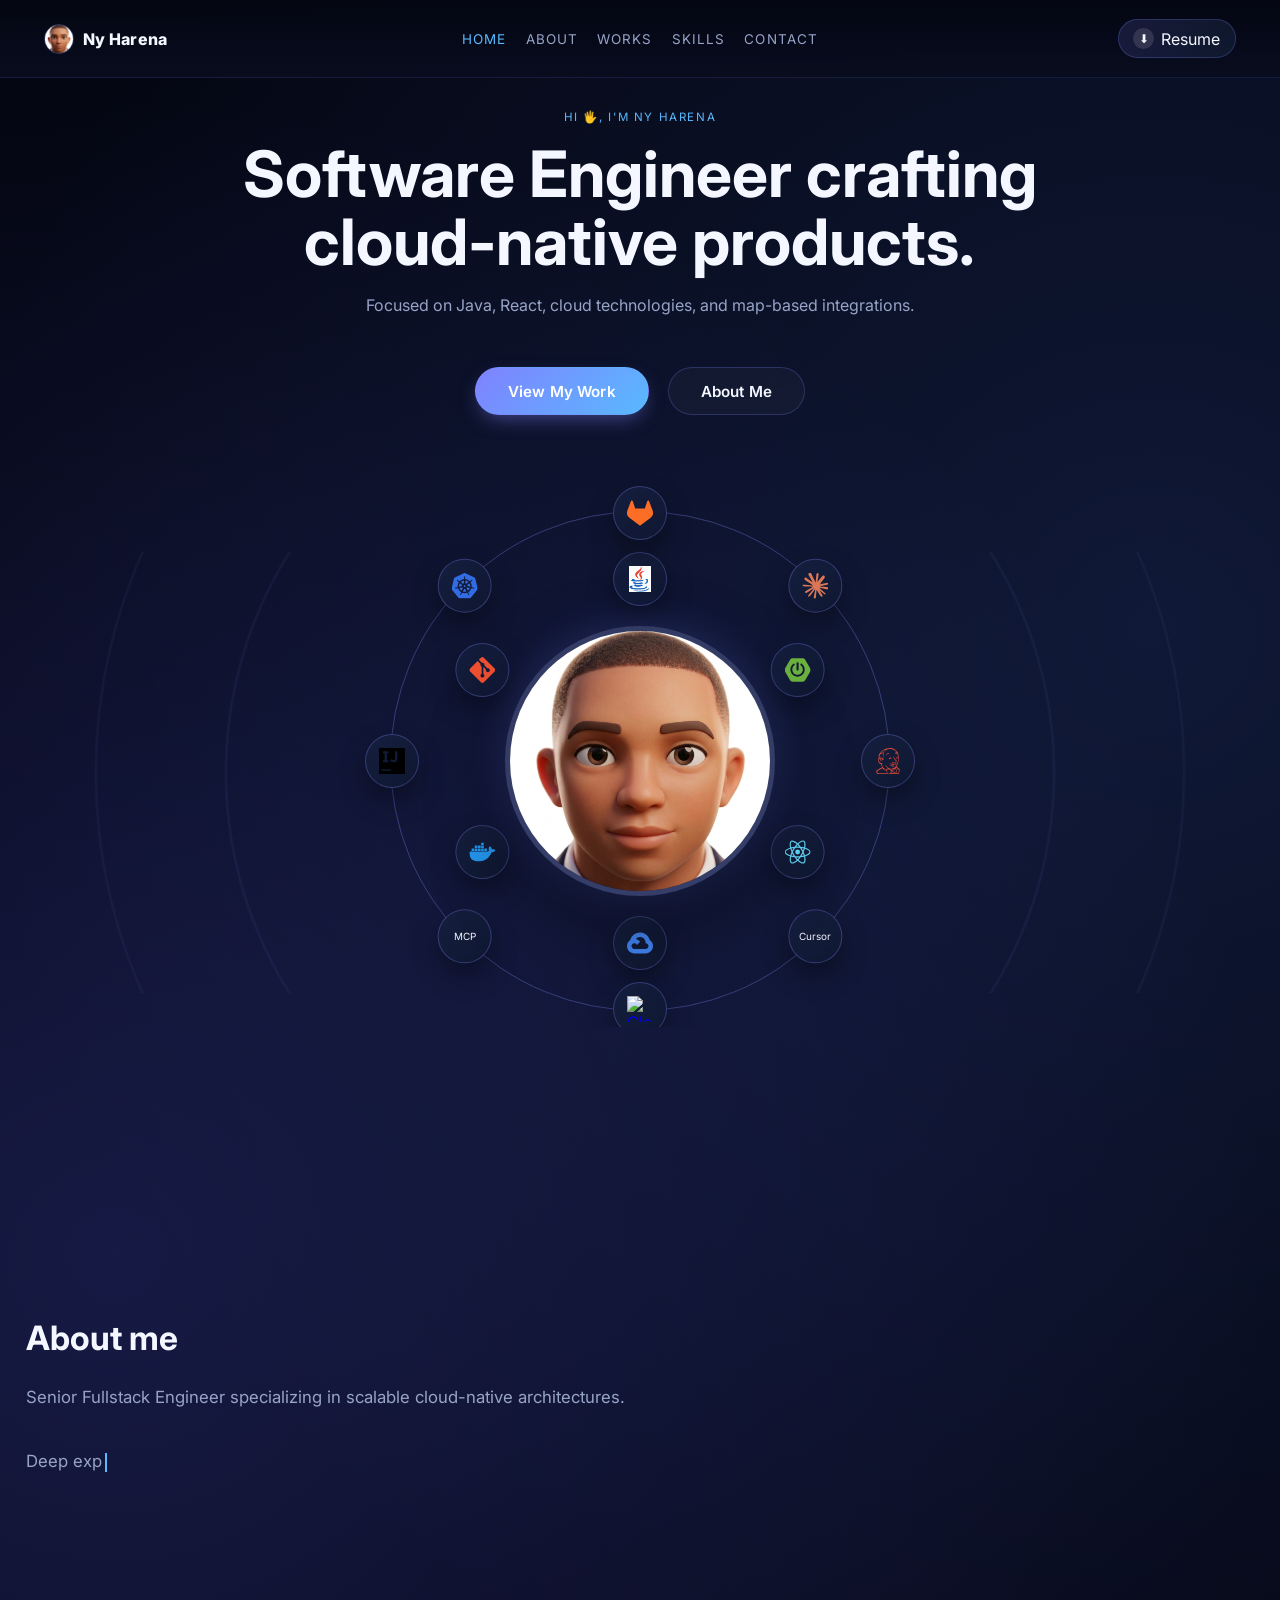
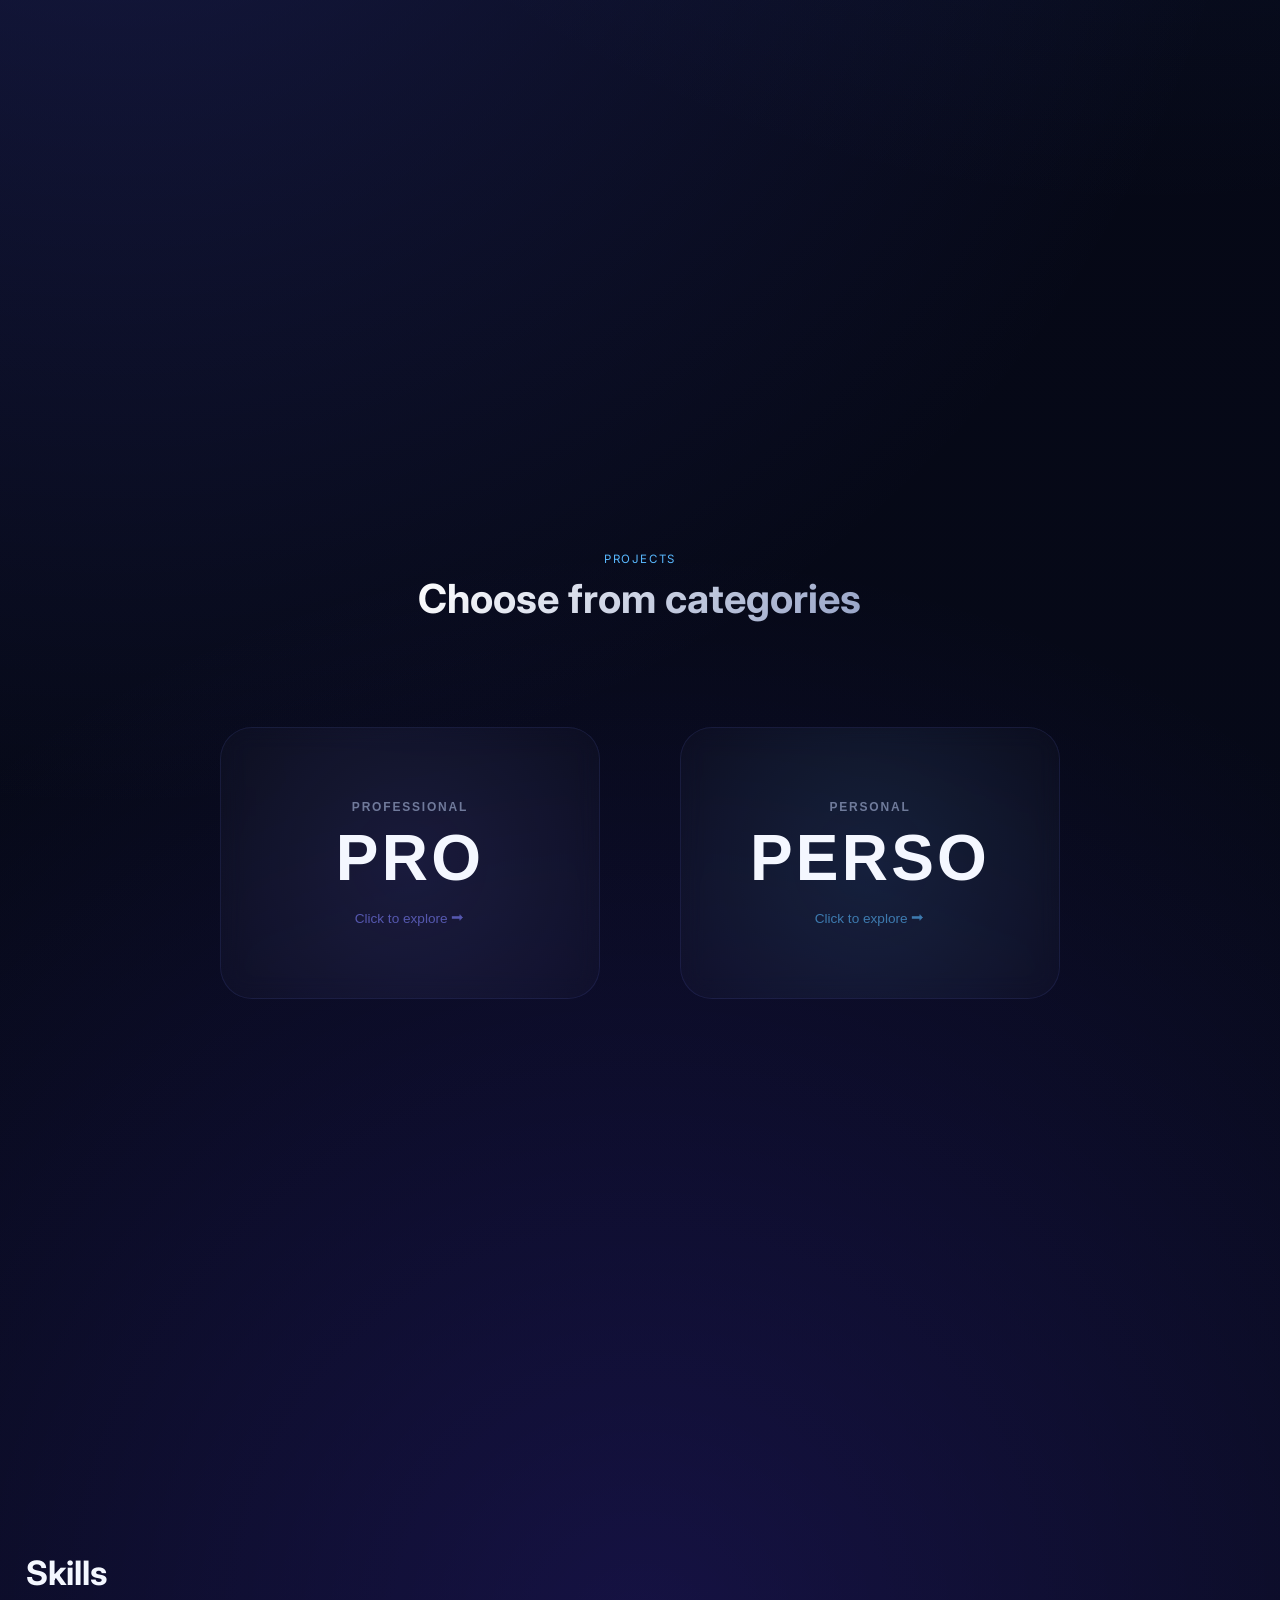
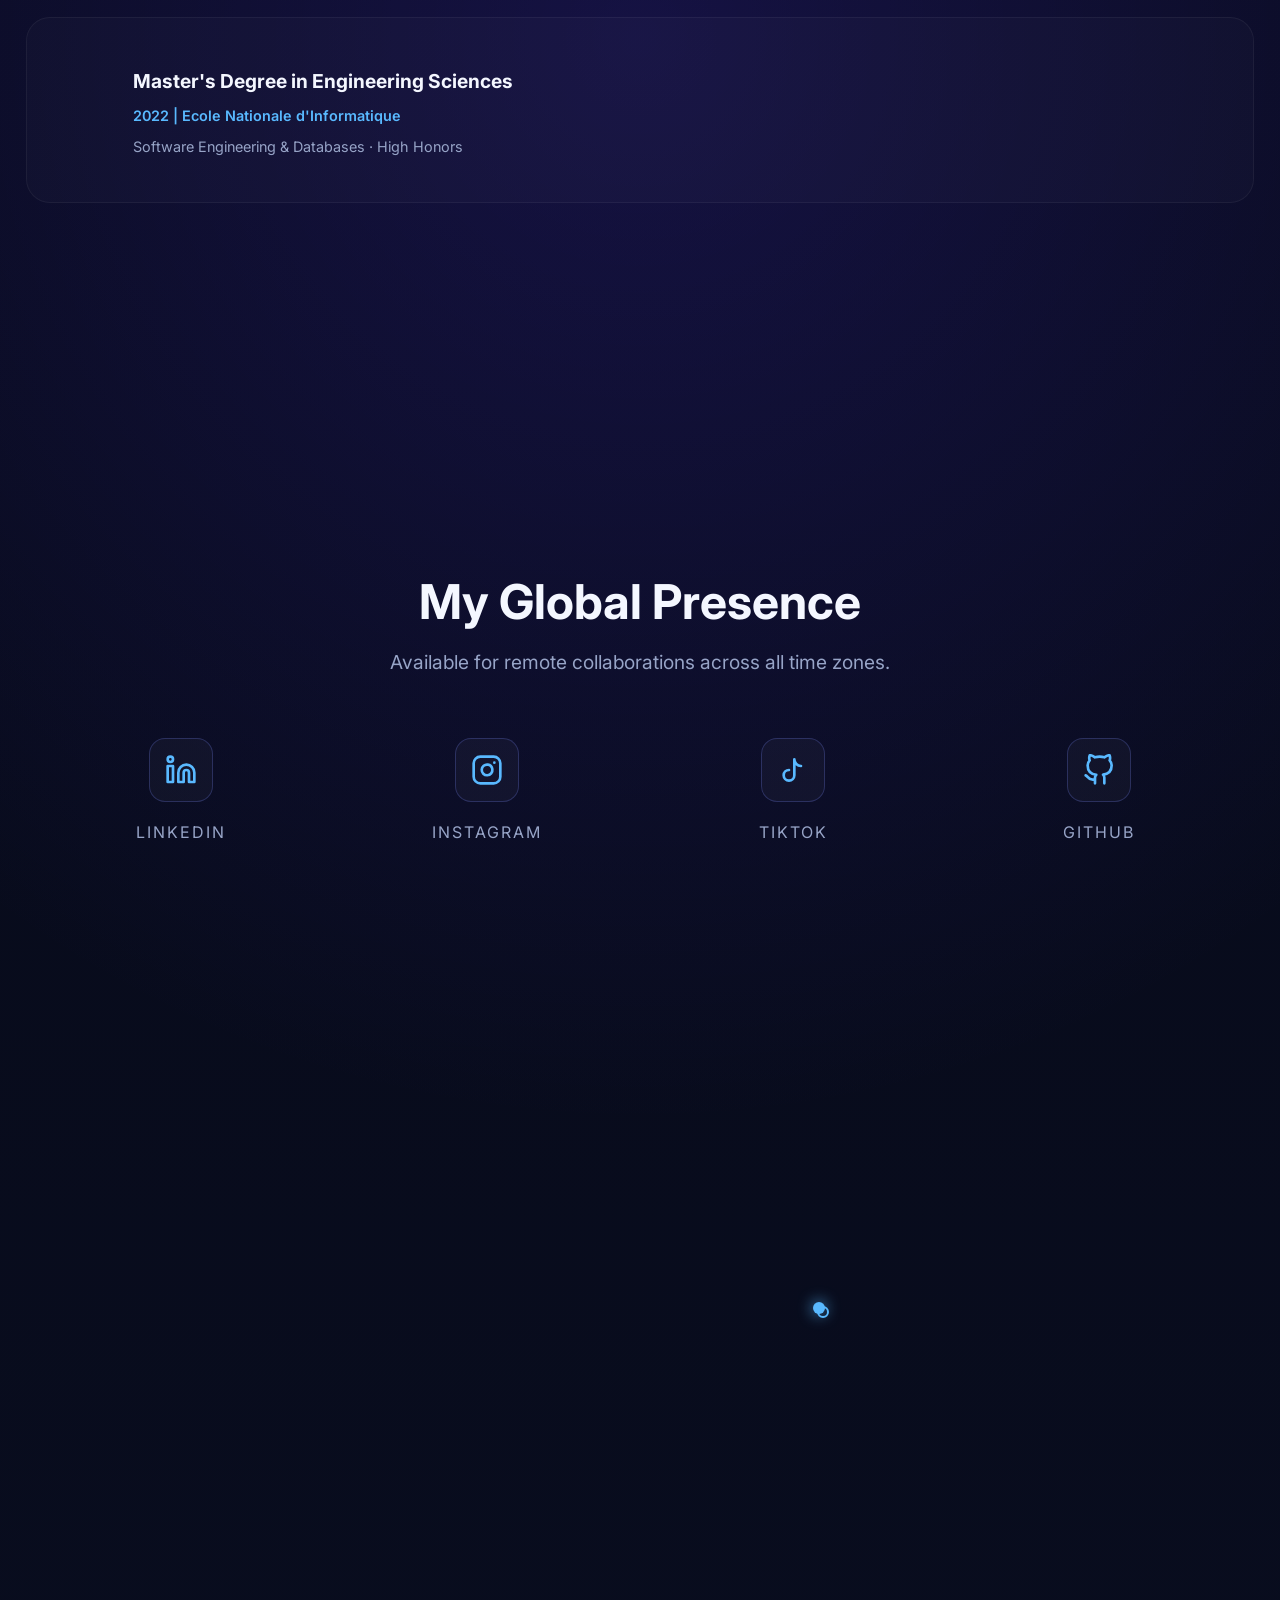
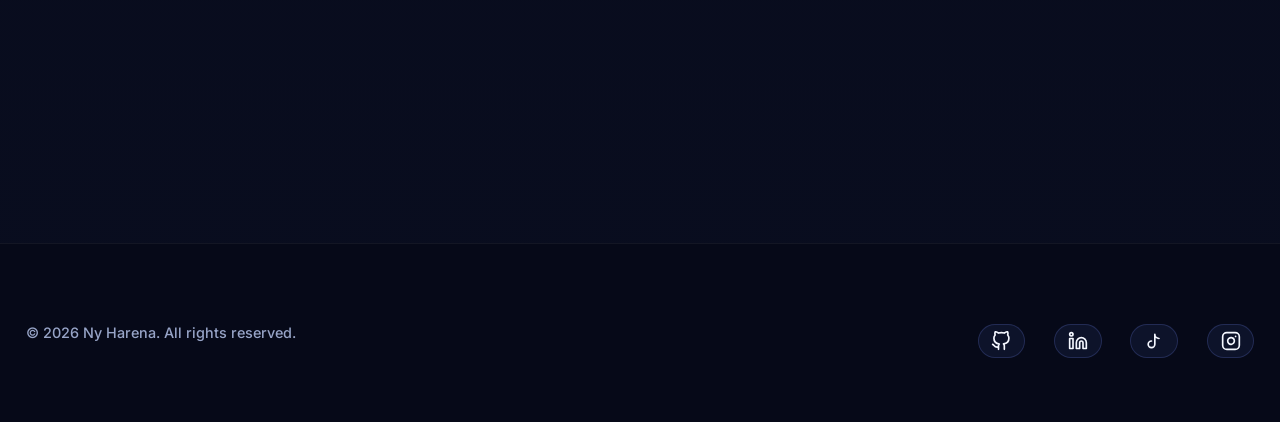
==== commit acc58224: "Removing separator" ====
--- a/index.html
+++ b/index.html
@@ -424,160 +424,150 @@
                   <p>Leading Scrum rituals and product roadmap prioritization.</p>
                 </div>
               </article>
+            </div>
           </div>
-        </div>
-
-        <div class="career-separator reveal">
-          <div class="separator-line"></div>
-          <div class="separator-icon">
-            <svg viewBox="0 0 24 24" fill="none" stroke="currentColor" stroke-width="2">
-              <path d="M7 13l5 5 5-5M7 6l5 5 5-5" />
+
+          <!-- ASECNA Experience -->
+          <div class="career-graph asecna-graph" aria-label="ASECNA career graph">
+            <svg class="graph-connectors" viewBox="0 0 1000 600" preserveAspectRatio="xMidYMin meet">
+              <!-- Top to Center -->
+              <path class="connector-line" d="M500 80 L500 130" />
+              <circle class="connector-dot" cx="500" cy="80" r="4" />
+              <circle class="connector-dot" cx="500" cy="130" r="4" />
+
+              <!-- Center to Branches (4 branches) -->
+              <path class="connector-line" d="M500 270 L500 350 Q500 380 450 380 L250 380 Q210 380 210 410 L210 480" />
+              <path class="connector-line" d="M500 270 L500 350 Q500 380 480 380 L400 380 Q370 380 370 410 L370 480" />
+              <path class="connector-line" d="M500 270 L500 350 Q500 380 520 380 L630 380 Q660 380 660 410 L660 480" />
+              <path class="connector-line" d="M500 270 L500 350 Q500 380 550 380 L790 380 Q830 380 830 410 L830 480" />
+
+              <circle class="connector-dot" cx="500" cy="270" r="4" />
+              <circle class="connector-dot" cx="210" cy="480" r="4" />
+              <circle class="connector-dot" cx="370" cy="480" r="4" />
+              <circle class="connector-dot" cx="660" cy="480" r="4" />
+              <circle class="connector-dot" cx="830" cy="480" r="4" />
             </svg>
+
+            <div class="graph-top reveal">
+              <div class="pill">
+                <span class="pill-date">2019 - 2020</span>
+              </div>
+            </div>
+
+            <div class="graph-center reveal">
+              <div class="center-labels-left">
+                <div class="label-group">
+                  <span class="label-title">ASECNA</span>
+                  <span class="label-subtitle">Agency for Aerial Navigation Safety in Africa and Madagascar</span>
+                </div>
+              </div>
+              <div class="circle asecna-circle">
+                <span class="circle-text">ASECNA</span>
+              </div>
+              <div class="center-labels-right">
+                <div class="label-group">
+                  <span class="label-title">Role: Fullstack Developer</span>
+                  <span class="label-subtitle">Java, PHP, JavaScript and Database Systems Management.</span>
+                </div>
+              </div>
+            </div>
+
+            <div class="graph-branches four-branches">
+              <!-- Task 1 -->
+              <div class="branch-column">
+                <article class="branch-card reveal">
+                  <div class="card-port"></div>
+                  <div class="branch-icon">
+                    <svg viewBox="0 0 24 24" fill="none" stroke="currentColor" stroke-width="2">
+                      <path d="M12 2L2 7l10 5 10-5-10-5zM2 17l10 5 10-5M2 12l10 5 10-5" />
+                    </svg>
+                  </div>
+                  <div class="branch-content">
+                    <h4>Backend Dev</h4>
+                    <p>Developing robust server-side logic using Java and PHP frameworks.</p>
+                  </div>
+                </article>
+              </div>
+
+              <!-- Task 2 -->
+              <div class="branch-column">
+                <article class="branch-card reveal">
+                  <div class="card-port"></div>
+                  <div class="branch-icon">
+                    <svg viewBox="0 0 24 24" fill="none" stroke="currentColor" stroke-width="2">
+                      <rect x="2" y="3" width="20" height="14" rx="2" ry="2"></rect>
+                      <line x1="8" y1="21" x2="16" y2="21"></line>
+                      <line x1="12" y1="17" x2="12" y2="21"></line>
+                    </svg>
+                  </div>
+                  <div class="branch-content">
+                    <h4>UI Implementation</h4>
+                    <p>Crafting intuitive user interfaces with modern JavaScript and CSS.</p>
+                  </div>
+                </article>
+              </div>
+
+              <!-- Task 3 -->
+              <div class="branch-column">
+                <article class="branch-card reveal">
+                  <div class="card-port"></div>
+                  <div class="branch-icon">
+                    <svg viewBox="0 0 24 24" fill="none" stroke="currentColor" stroke-width="2">
+                      <ellipse cx="12" cy="5" rx="9" ry="3"></ellipse>
+                      <path d="M21 12c0 1.66-4 3-9 3s-9-1.34-9-3"></path>
+                      <path d="M3 5v14c0 1.66 4 3 9 3s9-1.34 9-3V5"></path>
+                    </svg>
+                  </div>
+                  <div class="branch-content">
+                    <h4>Database Admin</h4>
+                    <p>Managing and optimizing complex relational database structures.</p>
+                  </div>
+                </article>
+              </div>
+
+              <!-- Task 4 -->
+              <div class="branch-column">
+                <article class="branch-card reveal">
+                  <div class="card-port"></div>
+                  <div class="branch-icon">
+                    <svg viewBox="0 0 24 24" fill="none" stroke="currentColor" stroke-width="2">
+                      <polyline points="16 18 22 12 16 6"></polyline>
+                      <polyline points="8 6 2 12 8 18"></polyline>
+                    </svg>
+                  </div>
+                  <div class="branch-content">
+                    <h4>System Integration</h4>
+                    <p>Ensuring seamless communication between internal modules and external APIs.</p>
+                  </div>
+                </article>
+              </div>
+            </div>
           </div>
-          <div class="separator-line"></div>
-        </div>
-
-        <!-- ASECNA Experience -->
-        <div class="career-graph asecna-graph" aria-label="ASECNA career graph">
-          <svg class="graph-connectors" viewBox="0 0 1000 600" preserveAspectRatio="xMidYMin meet">
-            <!-- Top to Center -->
-            <path class="connector-line" d="M500 80 L500 130" />
-            <circle class="connector-dot" cx="500" cy="80" r="4" />
-            <circle class="connector-dot" cx="500" cy="130" r="4" />
-
-            <!-- Center to Branches (4 branches) -->
-            <path class="connector-line" d="M500 270 L500 350 Q500 380 450 380 L250 380 Q210 380 210 410 L210 480" />
-            <path class="connector-line" d="M500 270 L500 350 Q500 380 480 380 L400 380 Q370 380 370 410 L370 480" />
-            <path class="connector-line" d="M500 270 L500 350 Q500 380 520 380 L630 380 Q660 380 660 410 L660 480" />
-            <path class="connector-line" d="M500 270 L500 350 Q500 380 550 380 L790 380 Q830 380 830 410 L830 480" />
-
-            <circle class="connector-dot" cx="500" cy="270" r="4" />
-            <circle class="connector-dot" cx="210" cy="480" r="4" />
-            <circle class="connector-dot" cx="370" cy="480" r="4" />
-            <circle class="connector-dot" cx="660" cy="480" r="4" />
-            <circle class="connector-dot" cx="830" cy="480" r="4" />
-          </svg>
-
-          <div class="graph-top reveal">
-            <div class="pill">
-              <span class="pill-date">2019 - 2020</span>
-            </div>
+        </div>
+
+
+
+
+        <div id="personal-content" class="tab-content">
+          <div class="cards-grid">
+            <article class="card reveal">
+              <h3>Top Mariage</h3>
+              <p class="meta">Laravel, React, Firebase</p>
+              <a href="https://www.topmariage.mg" target="_blank" rel="noreferrer">Visit project</a>
+            </article>
+            <article class="card reveal">
+              <h3>Face.AI</h3>
+              <p class="meta">Node.js, React, TensorFlow</p>
+              <a href="https://drive.google.com/file/d/1uob68DoOE1ZfCkWPGGFHFG3EGF24wZ6D/view?usp=sharing"
+                target="_blank" rel="noreferrer">Watch demo</a>
+            </article>
+            <article class="card reveal">
+              <h3>Geniusis</h3>
+              <p class="meta">Symfony, React, React Native</p>
+              <a href="https://www.asecna.aero/index.php/fr/" target="_blank" rel="noreferrer">Organization</a>
+            </article>
           </div>
-
-          <div class="graph-center reveal">
-            <div class="center-labels-left">
-              <div class="label-group">
-                <span class="label-title">ASECNA</span>
-                <span class="label-subtitle">Agency for Aerial Navigation Safety in Africa and Madagascar</span>
-              </div>
-            </div>
-            <div class="circle asecna-circle">
-              <span class="circle-text">ASECNA</span>
-            </div>
-            <div class="center-labels-right">
-              <div class="label-group">
-                <span class="label-title">Role: Fullstack Developer</span>
-                <span class="label-subtitle">Java, PHP, JavaScript and Database Systems Management.</span>
-              </div>
-            </div>
-          </div>
-
-          <div class="graph-branches four-branches">
-            <!-- Task 1 -->
-            <div class="branch-column">
-              <article class="branch-card reveal">
-                <div class="card-port"></div>
-                <div class="branch-icon">
-                  <svg viewBox="0 0 24 24" fill="none" stroke="currentColor" stroke-width="2">
-                    <path d="M12 2L2 7l10 5 10-5-10-5zM2 17l10 5 10-5M2 12l10 5 10-5" />
-                  </svg>
-                </div>
-                <div class="branch-content">
-                  <h4>Backend Dev</h4>
-                  <p>Developing robust server-side logic using Java and PHP frameworks.</p>
-                </div>
-              </article>
-            </div>
-
-            <!-- Task 2 -->
-            <div class="branch-column">
-              <article class="branch-card reveal">
-                <div class="card-port"></div>
-                <div class="branch-icon">
-                  <svg viewBox="0 0 24 24" fill="none" stroke="currentColor" stroke-width="2">
-                    <rect x="2" y="3" width="20" height="14" rx="2" ry="2"></rect>
-                    <line x1="8" y1="21" x2="16" y2="21"></line>
-                    <line x1="12" y1="17" x2="12" y2="21"></line>
-                  </svg>
-                </div>
-                <div class="branch-content">
-                  <h4>UI Implementation</h4>
-                  <p>Crafting intuitive user interfaces with modern JavaScript and CSS.</p>
-                </div>
-              </article>
-            </div>
-
-            <!-- Task 3 -->
-            <div class="branch-column">
-              <article class="branch-card reveal">
-                <div class="card-port"></div>
-                <div class="branch-icon">
-                  <svg viewBox="0 0 24 24" fill="none" stroke="currentColor" stroke-width="2">
-                    <ellipse cx="12" cy="5" rx="9" ry="3"></ellipse>
-                    <path d="M21 12c0 1.66-4 3-9 3s-9-1.34-9-3"></path>
-                    <path d="M3 5v14c0 1.66 4 3 9 3s9-1.34 9-3V5"></path>
-                  </svg>
-                </div>
-                <div class="branch-content">
-                  <h4>Database Admin</h4>
-                  <p>Managing and optimizing complex relational database structures.</p>
-                </div>
-              </article>
-            </div>
-
-            <!-- Task 4 -->
-            <div class="branch-column">
-              <article class="branch-card reveal">
-                <div class="card-port"></div>
-                <div class="branch-icon">
-                  <svg viewBox="0 0 24 24" fill="none" stroke="currentColor" stroke-width="2">
-                    <polyline points="16 18 22 12 16 6"></polyline>
-                    <polyline points="8 6 2 12 8 18"></polyline>
-                  </svg>
-                </div>
-                <div class="branch-content">
-                  <h4>System Integration</h4>
-                  <p>Ensuring seamless communication between internal modules and external APIs.</p>
-                </div>
-              </article>
-            </div>
-          </div>
-        </div>
-      </div>
-
-
-
-
-      <div id="personal-content" class="tab-content">
-        <div class="cards-grid">
-          <article class="card reveal">
-            <h3>Top Mariage</h3>
-            <p class="meta">Laravel, React, Firebase</p>
-            <a href="https://www.topmariage.mg" target="_blank" rel="noreferrer">Visit project</a>
-          </article>
-          <article class="card reveal">
-            <h3>Face.AI</h3>
-            <p class="meta">Node.js, React, TensorFlow</p>
-            <a href="https://drive.google.com/file/d/1uob68DoOE1ZfCkWPGGFHFG3EGF24wZ6D/view?usp=sharing" target="_blank"
-              rel="noreferrer">Watch demo</a>
-          </article>
-          <article class="card reveal">
-            <h3>Geniusis</h3>
-            <p class="meta">Symfony, React, React Native</p>
-            <a href="https://www.asecna.aero/index.php/fr/" target="_blank" rel="noreferrer">Organization</a>
-          </article>
-        </div>
-      </div>
+        </div>
     </section>
 
     <section class="section reveal" id="projects">
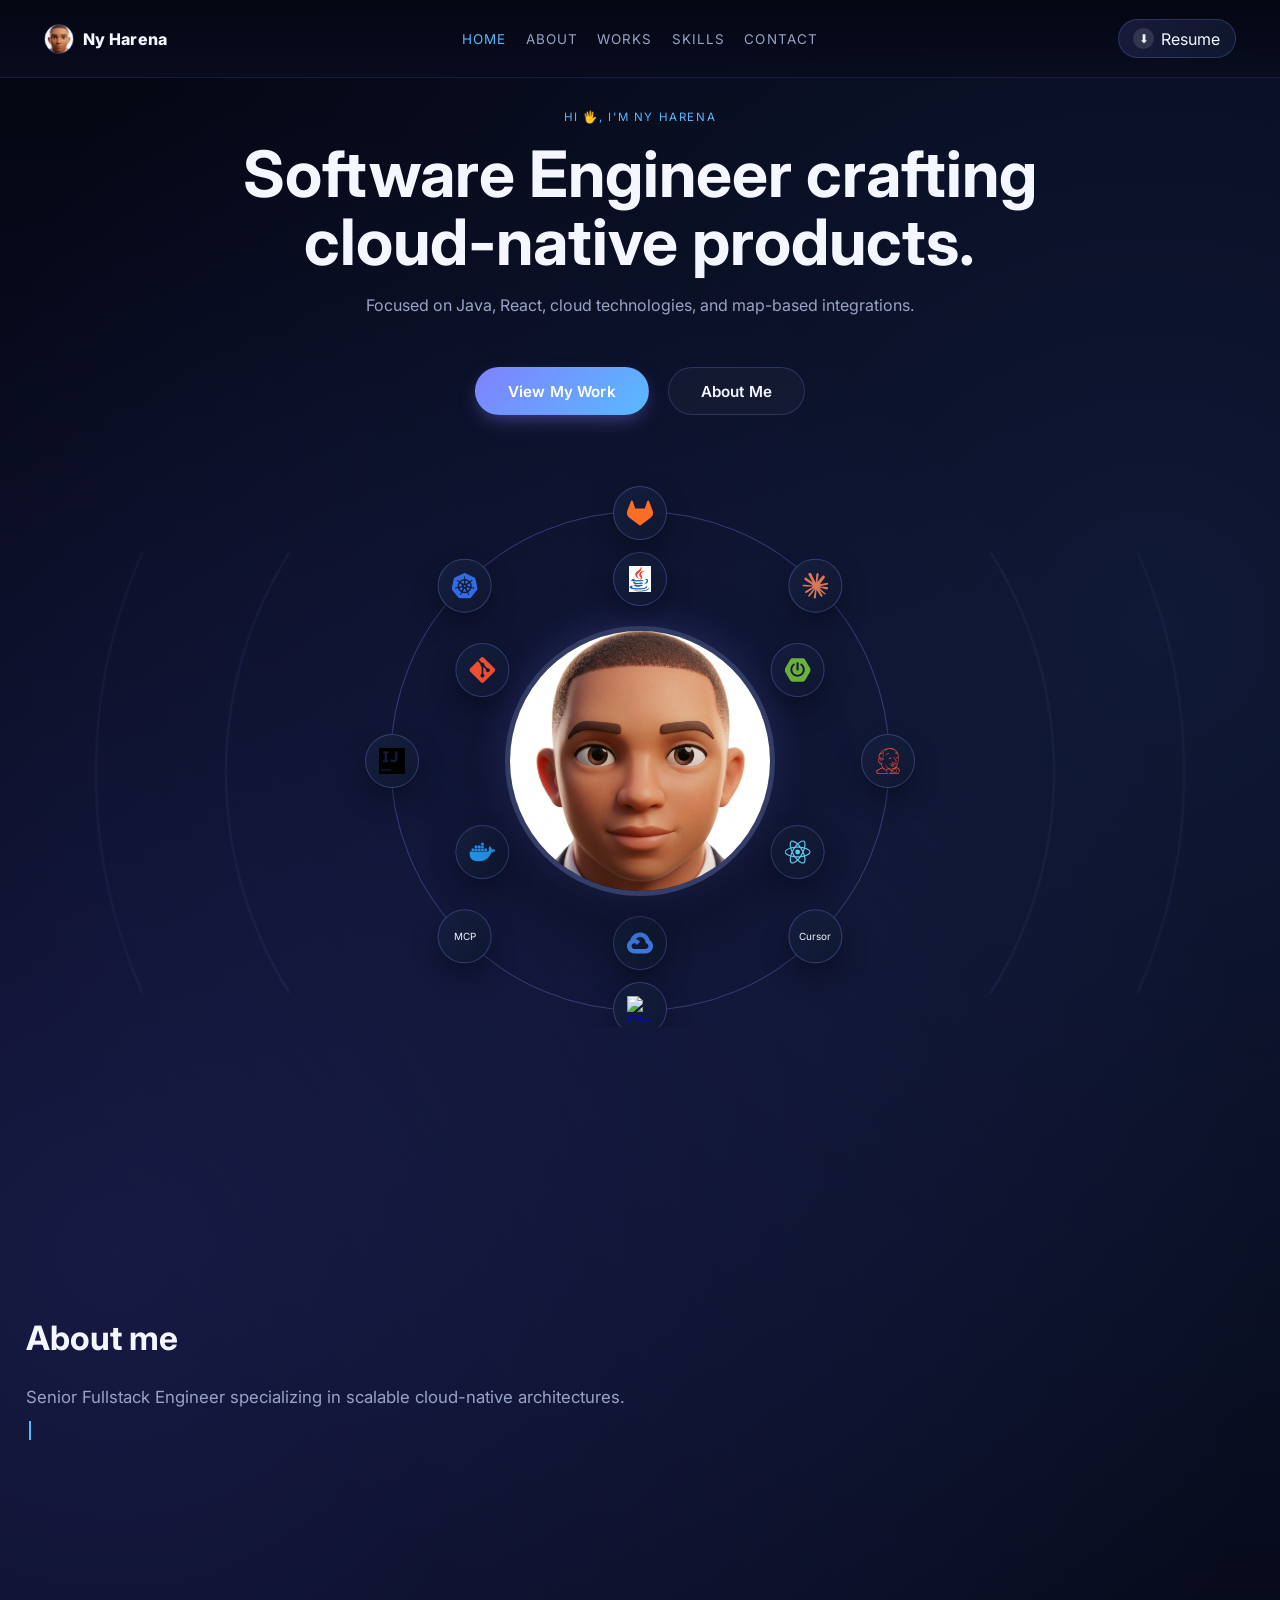
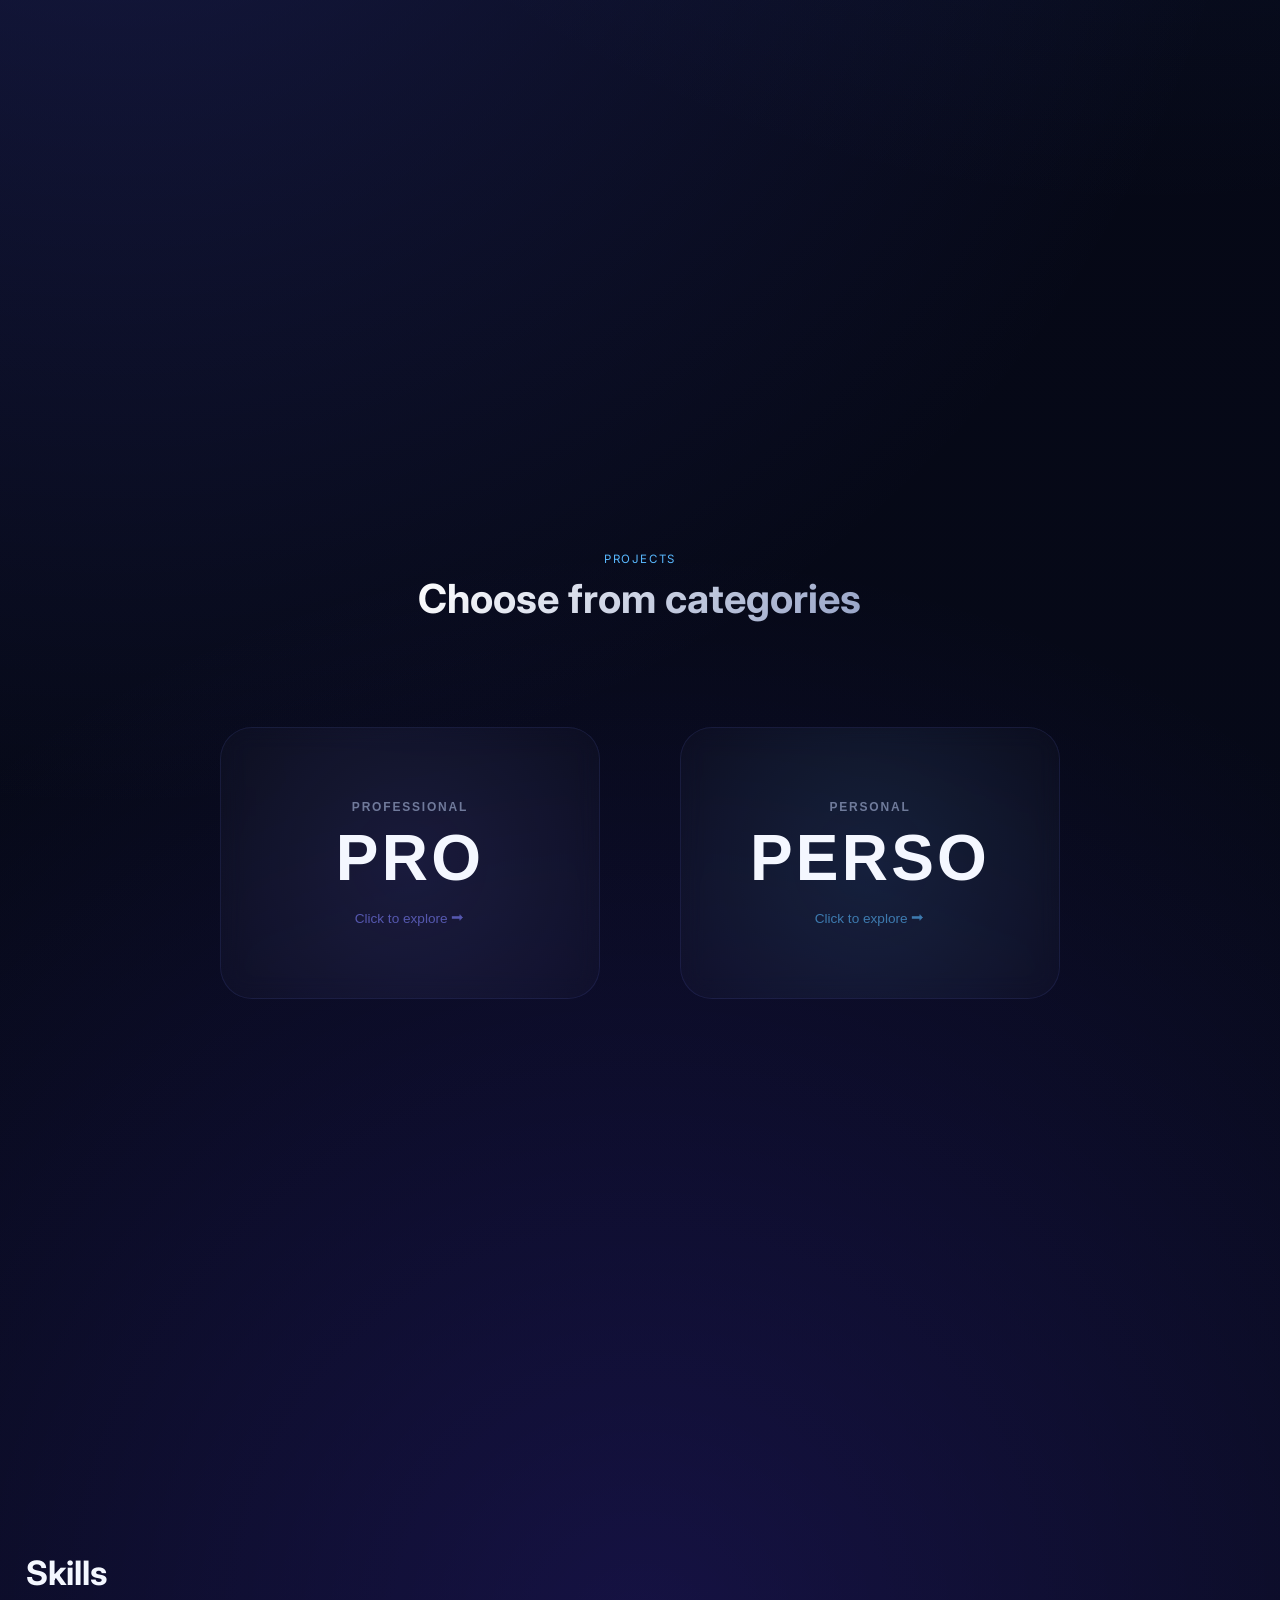
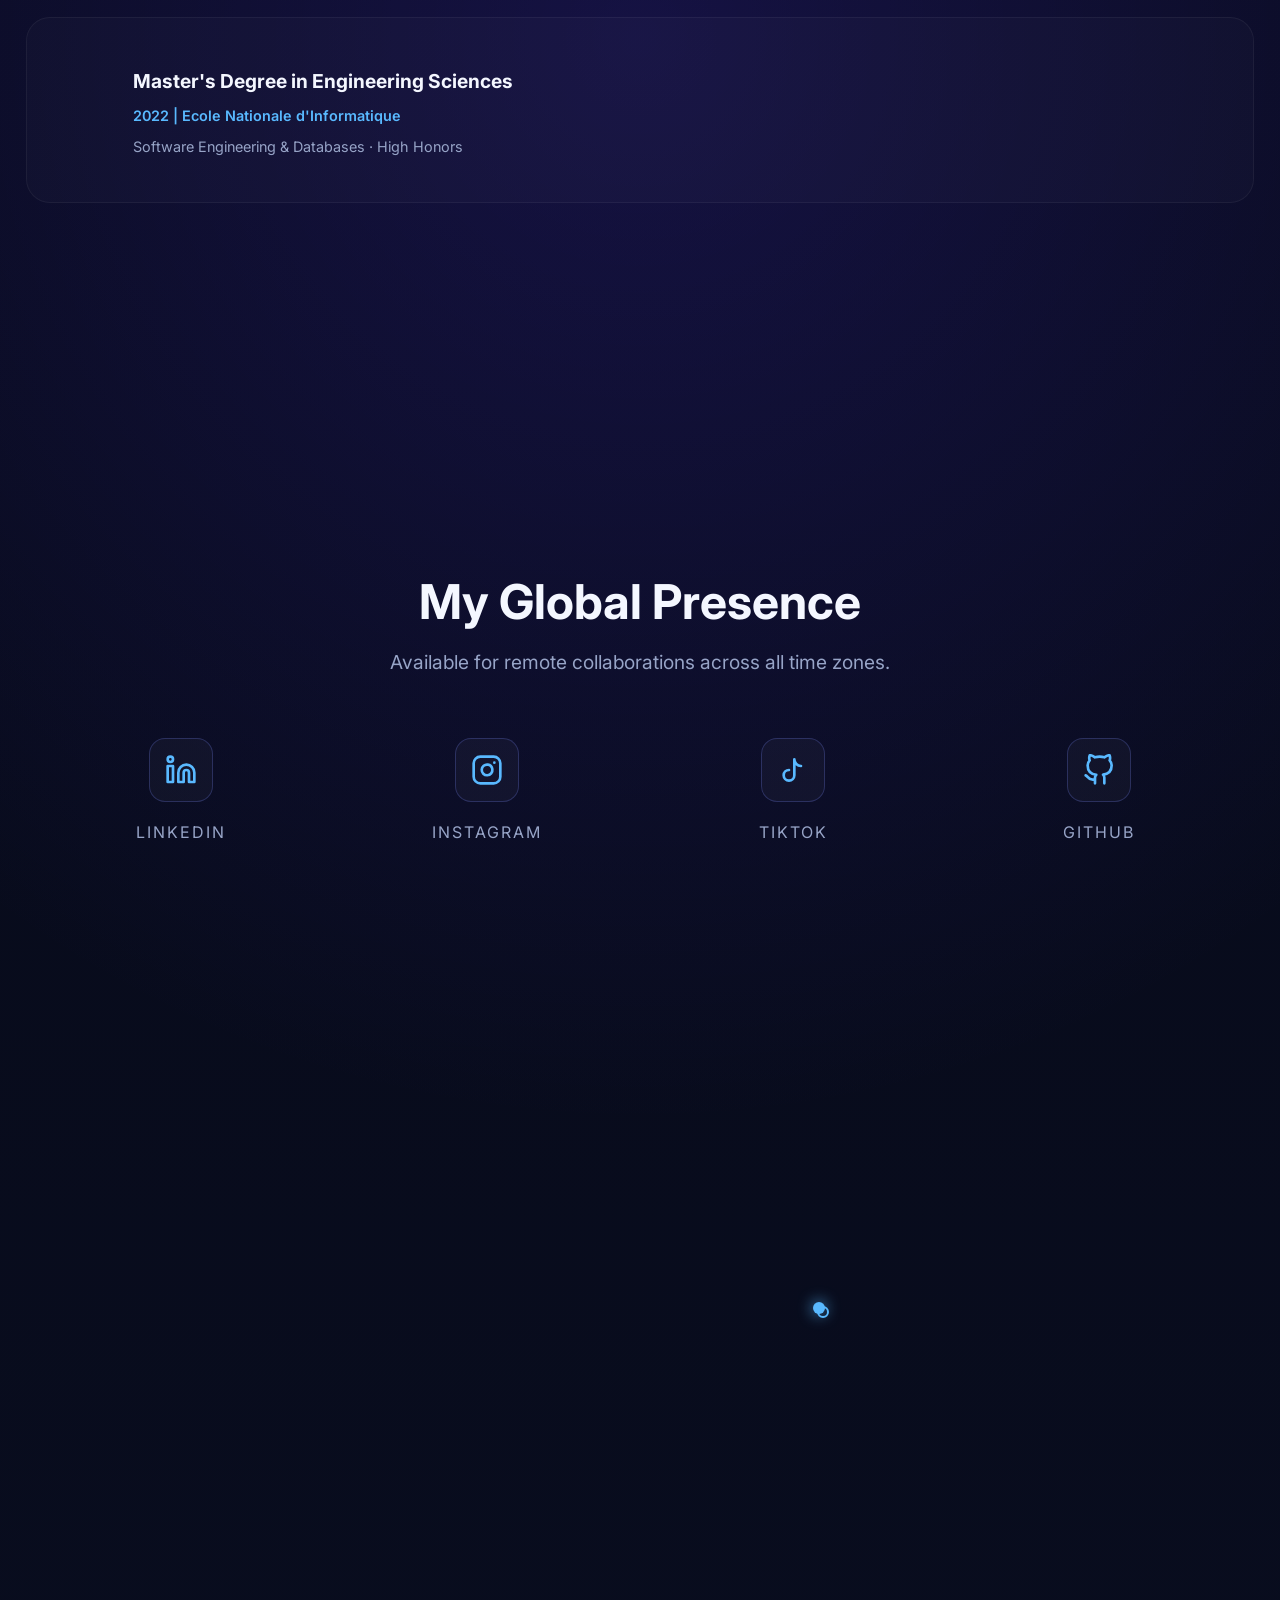
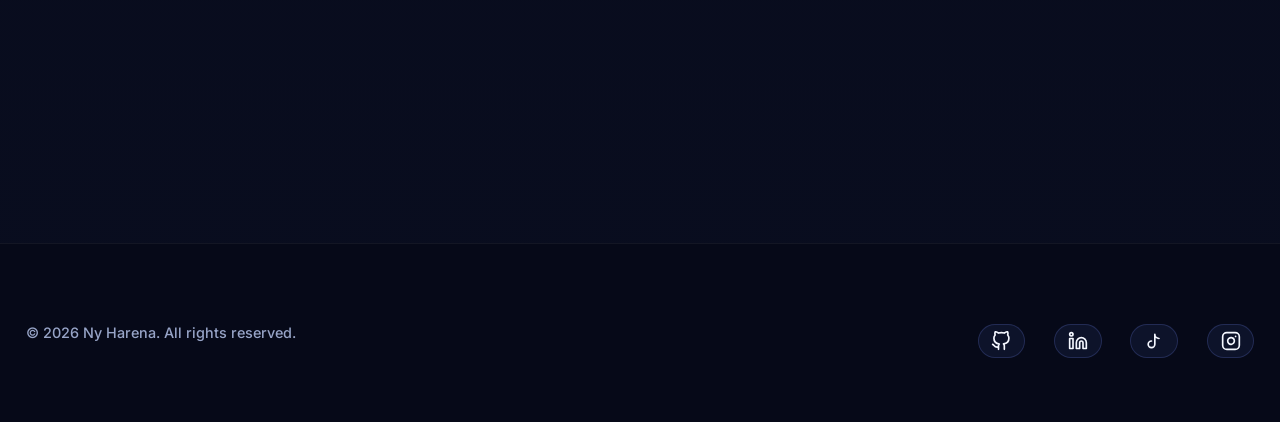
==== commit 520b6ae5: "Dynamizing data insertion" ====
--- a/index.html
+++ b/index.html
@@ -13,38 +13,46 @@
 </head>
 
 <body>
+  <div id="global-loader" class="global-loader">
+    <div class="loader-content">
+      <div class="loader-avatar-wrapper">
+        <img src="images/profileV2/avata3D.png" alt="Loading..." class="loader-avatar">
+      </div>
+      <div class="loader-bar-container">
+        <div class="loader-bar"></div>
+      </div>
+      <p class="loader-text">Initializing Portfolio...</p>
+    </div>
+  </div>
+
   <header class="navbar">
     <a class="brand" href="#home">
       <img src="images/profileV2/avata3D.png" alt="Ny Harena avatar" class="brand-avatar">
-      <span>Ny Harena</span>
+      <span id="nav-brand-name"></span>
     </a>
     <nav class="nav-links">
-      <a href="#home">Home</a>
-      <a href="#about">About</a>
-      <a href="#works">Works</a>
-      <a href="#projects">Skills</a>
-      <a href="#contact">Contact</a>
+      <a href="#home" id="nav-home"></a>
+      <a href="#about" id="nav-about"></a>
+      <a href="#works" id="nav-works"></a>
+      <a href="#projects" id="nav-skills"></a>
+      <a href="#contact" id="nav-contact"></a>
     </nav>
     <a class="download-cv-btn" href="doc/cv-v2.pdf" target="_blank" rel="noreferrer" download aria-label="Download CV">
       <span class="download-icon" aria-hidden="true">⬇</span>
-      <span>Resume</span>
+      <span id="nav-resume"></span>
     </a>
   </header>
 
   <main>
     <section class="hero-section" id="home">
-      <p class="eyebrow reveal">Hi 🖐️, I'm Ny Harena</p>
-
-      <h1 class="reveal">
-        Software Engineer crafting cloud-native products.
-      </h1>
-
-      <p class="hero-copy reveal">
-        Focused on Java, React, cloud technologies, and map-based integrations.
-      </p>
+      <p class="eyebrow reveal" id="hero-eyebrow"></p>
+
+      <h1 class="reveal" id="hero-title"></h1>
+
+      <p class="hero-copy reveal" id="hero-description"></p>
       <div class="hero-actions reveal">
-        <a href="#works" class="btn btn-primary">View My Work</a>
-        <a href="#about" class="btn btn-secondary">About Me</a>
+        <a href="#works" class="btn btn-primary" id="hero-cta-primary"></a>
+        <a href="#about" class="btn btn-secondary" id="hero-cta-secondary"></a>
       </div>
 
       <div class="orbit-scene reveal">
@@ -115,14 +123,14 @@
     <section class="section reveal" id="about">
       <div class="about-container">
         <div class="about-text">
-          <h2>About me</h2>
+          <h2 id="about-title"></h2>
           <div class="about-text-content" id="about-typewriter">
             <!-- Text will be typed here -->
           </div>
 
         </div>
         <div class="about-visual" id="about-avatar-target">
-          <div class="avatar-tooltip">Wanna know me ?</div>
+          <div class="avatar-tooltip" id="about-tooltip"></div>
           <!-- Avatar will move here on scroll -->
         </div>
       </div>
@@ -131,32 +139,32 @@
     <section class="section reveal is-selecting" id="works">
       <div class="works-sticky-wrapper">
         <div class="works-header">
-          <h2>My works</h2>
+          <h2 id="works-title"></h2>
           <div class="avatar-target-small" id="works-avatar-target"></div>
         </div>
       </div>
 
       <div class="works-selection-container">
         <div class="selection-header reveal">
-          <p class="eyebrow">Projects</p>
-          <h3>Choose from categories</h3>
+          <p class="eyebrow" id="works-selection-eyebrow"></p>
+          <h3 id="works-selection-title"></h3>
         </div>
 
         <div class="selection-grid">
           <button class="selection-btn pro-btn reveal" data-choice="professional">
             <div class="btn-content">
-              <span class="btn-tag">Professional</span>
-              <span class="btn-label">PRO</span>
-              <span class="btn-explore">Click to explore ⮕</span>
+              <span class="btn-tag" id="works-pro-tag"></span>
+              <span class="btn-label" id="works-pro-label"></span>
+              <span class="btn-explore" id="works-pro-explore"></span>
             </div>
             <span class="btn-glow"></span>
           </button>
 
           <button class="selection-btn perso-btn reveal" data-choice="personal">
             <div class="btn-content">
-              <span class="btn-tag">Personal</span>
-              <span class="btn-label">PERSO</span>
-              <span class="btn-explore">Click to explore ⮕</span>
+              <span class="btn-tag" id="works-perso-tag"></span>
+              <span class="btn-label" id="works-perso-label"></span>
+              <span class="btn-explore" id="works-perso-explore"></span>
             </div>
             <span class="btn-glow"></span>
           </button>
@@ -165,8 +173,8 @@
 
       <div class="works-tabs-sticky-wrapper">
         <div class="works-tabs">
-          <button class="tab-btn" data-tab="professional">Pro</button>
-          <button class="tab-btn" data-tab="personal">Perso</button>
+          <button class="tab-btn" data-tab="professional" id="tab-pro-btn"></button>
+          <button class="tab-btn" data-tab="personal" id="tab-perso-btn"></button>
         </div>
       </div>
 
@@ -193,15 +201,15 @@
 
           <div class="graph-top reveal">
             <div class="pill">
-              <span class="pill-date">2022 - Now</span>
+              <span class="pill-date" id="etech-period"></span>
             </div>
           </div>
 
           <div class="graph-center reveal">
             <div class="center-labels-left">
               <div class="label-group">
-                <span class="label-title">Etech consulting, part of Arkeup Group Paris</span>
-                <span class="label-subtitle">Digital Services Company based in Madagascar</span>
+                <span class="label-title" id="etech-company"></span>
+                <span class="label-subtitle" id="etech-company-subtitle"></span>
               </div>
             </div>
             <div class="circle">
@@ -209,8 +217,8 @@
             </div>
             <div class="center-labels-right">
               <div class="label-group">
-                <span class="label-title">Role: Software Engineer</span>
-                <span class="label-subtitle">JAVA, REACT, CLOUD, Maps technologies and AI solutions integration.</span>
+                <span class="label-title" id="etech-role"></span>
+                <span class="label-subtitle" id="etech-role-subtitle"></span>
               </div>
             </div>
           </div>
@@ -450,15 +458,15 @@
 
             <div class="graph-top reveal">
               <div class="pill">
-                <span class="pill-date">2019 - 2020</span>
+                <span class="pill-date" id="asecna-period"></span>
               </div>
             </div>
 
             <div class="graph-center reveal">
               <div class="center-labels-left">
                 <div class="label-group">
-                  <span class="label-title">ASECNA</span>
-                  <span class="label-subtitle">Agency for Aerial Navigation Safety in Africa and Madagascar</span>
+                  <span class="label-title" id="asecna-company"></span>
+                  <span class="label-subtitle" id="asecna-company-subtitle"></span>
                 </div>
               </div>
               <div class="circle asecna-circle">
@@ -466,8 +474,8 @@
               </div>
               <div class="center-labels-right">
                 <div class="label-group">
-                  <span class="label-title">Role: Fullstack Developer</span>
-                  <span class="label-subtitle">Java, PHP, JavaScript and Database Systems Management.</span>
+                  <span class="label-title" id="asecna-role"></span>
+                  <span class="label-subtitle" id="asecna-role-subtitle"></span>
                 </div>
               </div>
             </div>
@@ -549,36 +557,21 @@
 
 
         <div id="personal-content" class="tab-content">
-          <div class="cards-grid">
-            <article class="card reveal">
-              <h3>Top Mariage</h3>
-              <p class="meta">Laravel, React, Firebase</p>
-              <a href="https://www.topmariage.mg" target="_blank" rel="noreferrer">Visit project</a>
-            </article>
-            <article class="card reveal">
-              <h3>Face.AI</h3>
-              <p class="meta">Node.js, React, TensorFlow</p>
-              <a href="https://drive.google.com/file/d/1uob68DoOE1ZfCkWPGGFHFG3EGF24wZ6D/view?usp=sharing"
-                target="_blank" rel="noreferrer">Watch demo</a>
-            </article>
-            <article class="card reveal">
-              <h3>Geniusis</h3>
-              <p class="meta">Symfony, React, React Native</p>
-              <a href="https://www.asecna.aero/index.php/fr/" target="_blank" rel="noreferrer">Organization</a>
-            </article>
+          <div class="cards-grid" id="personal-projects-grid">
+            <!-- Populated by JS -->
           </div>
         </div>
     </section>
 
     <section class="section reveal" id="projects">
-      <h2>Skills</h2>
+      <h2 id="skills-title"></h2>
       <div class="skills-layout">
         <div class="education-card">
           <div class="edu-icon">🎓</div>
           <div class="edu-info">
-            <h3>Master's Degree in Engineering Sciences</h3>
-            <p class="meta">2022 | Ecole Nationale d'Informatique</p>
-            <p>Software Engineering & Databases · High Honors</p>
+            <h3 id="edu-degree"></h3>
+            <p class="meta" id="edu-period"></p>
+            <p id="edu-desc"></p>
           </div>
         </div>
 
@@ -590,8 +583,8 @@
     <section class="section reveal" id="contact">
       <div class="contact-container">
         <header class="contact-header">
-          <h2>My Global Presence</h2>
-          <p>Available for remote collaborations across all time zones.</p>
+          <h2 id="contact-title"></h2>
+          <p id="contact-subtitle"></p>
         </header>
 
         <div class="contact-stats">
@@ -650,16 +643,16 @@
                 <div class="pin-dot"></div>
                 <div class="pin-info-card">
                   <div class="pin-card-header">
-                    <h3>Antananarivo, Madagascar</h3>
-                    <div id="local-time" class="pin-time">Loading...</div>
+                    <h3 id="contact-location-title"></h3>
+                    <div id="local-time" class="pin-time"></div>
                   </div>
                   <ul>
-                    <li><strong>Email: </strong> nyharena.access5@gmail.com</li>
-                    <li><strong>Phone:</strong> +261 34 98 822 91</li>
-                    <li><strong>Status:</strong> Active & Remote Ready</li>
-                    <li><strong>Availability:</strong> Full-time</li>
+                    <li><strong>Email: </strong> <span id="contact-email"></span></li>
+                    <li><strong>Phone:</strong> <span id="contact-phone"></span></li>
+                    <li><strong>Status:</strong> <span id="contact-status"></span></li>
+                    <li><strong>Availability:</strong> <span id="contact-availability"></span></li>
                   </ul>
-                  <a href="mailto:nyharena.access5@gmail.com" class="contact-mini-btn">Contact me</a>
+                  <a href="mailto:nyharena.access5@gmail.com" class="contact-mini-btn" id="contact-cta"></a>
                 </div>
               </div>
             </div>
@@ -675,7 +668,7 @@
   <footer class="main-footer">
     <div class="footer-container">
       <div class="footer-left">
-        <span>© 2026 Ny Harena. All rights reserved.</span>
+        <span id="footer-copyright"></span>
       </div>
       <div class="footer-right">
         <div class="social-links">
--- a/css-v2/styles-v2.css
+++ b/css-v2/styles-v2.css
@@ -1,3 +1,85 @@
+/* --- Global Loader --- */
+.global-loader {
+  position: fixed;
+  inset: 0;
+  background: #040612;
+  z-index: 9999;
+  display: flex;
+  align-items: center;
+  justify-content: center;
+  transition: opacity 0.8s cubic-bezier(0.4, 0, 0.2, 1), visibility 0.8s;
+}
+
+.global-loader.is-hidden {
+  opacity: 0;
+  visibility: hidden;
+  pointer-events: none;
+}
+
+.loader-content {
+  text-align: center;
+  display: flex;
+  flex-direction: column;
+  align-items: center;
+  gap: 2rem;
+}
+
+.loader-avatar-wrapper {
+  position: relative;
+  width: 120px;
+  height: 120px;
+  border-radius: 50%;
+  background: rgba(255, 255, 255, 0.03);
+  backdrop-filter: blur(10px);
+  padding: 10px;
+  box-shadow: 0 0 40px rgba(0, 0, 0, 0.5), inset 0 0 20px rgba(255, 255, 255, 0.05);
+  animation: loaderFloat 3s ease-in-out infinite;
+}
+
+.loader-avatar {
+  width: 100%;
+  height: 100%;
+  object-fit: contain;
+}
+
+.loader-bar-container {
+  width: 200px;
+  height: 4px;
+  background: rgba(255, 255, 255, 0.05);
+  border-radius: 2px;
+  overflow: hidden;
+  position: relative;
+}
+
+.loader-bar {
+  position: absolute;
+  top: 0;
+  left: 0;
+  height: 100%;
+  width: 30%;
+  background: linear-gradient(90deg, transparent, #7f82ff, transparent);
+  animation: loaderProgress 2s linear infinite;
+}
+
+.loader-text {
+  font-family: 'Inter', sans-serif;
+  font-size: 0.8rem;
+  font-weight: 600;
+  color: rgba(255, 255, 255, 0.4);
+  letter-spacing: 0.15em;
+  text-transform: uppercase;
+}
+
+@keyframes loaderFloat {
+  0%, 100% { transform: translateY(0); }
+  50% { transform: translateY(-10px); }
+}
+
+@keyframes loaderProgress {
+  0% { left: -30%; }
+  100% { left: 100%; }
+}
+
 :root {
   --bg: #040612;
   --bg-2: #090d1f;
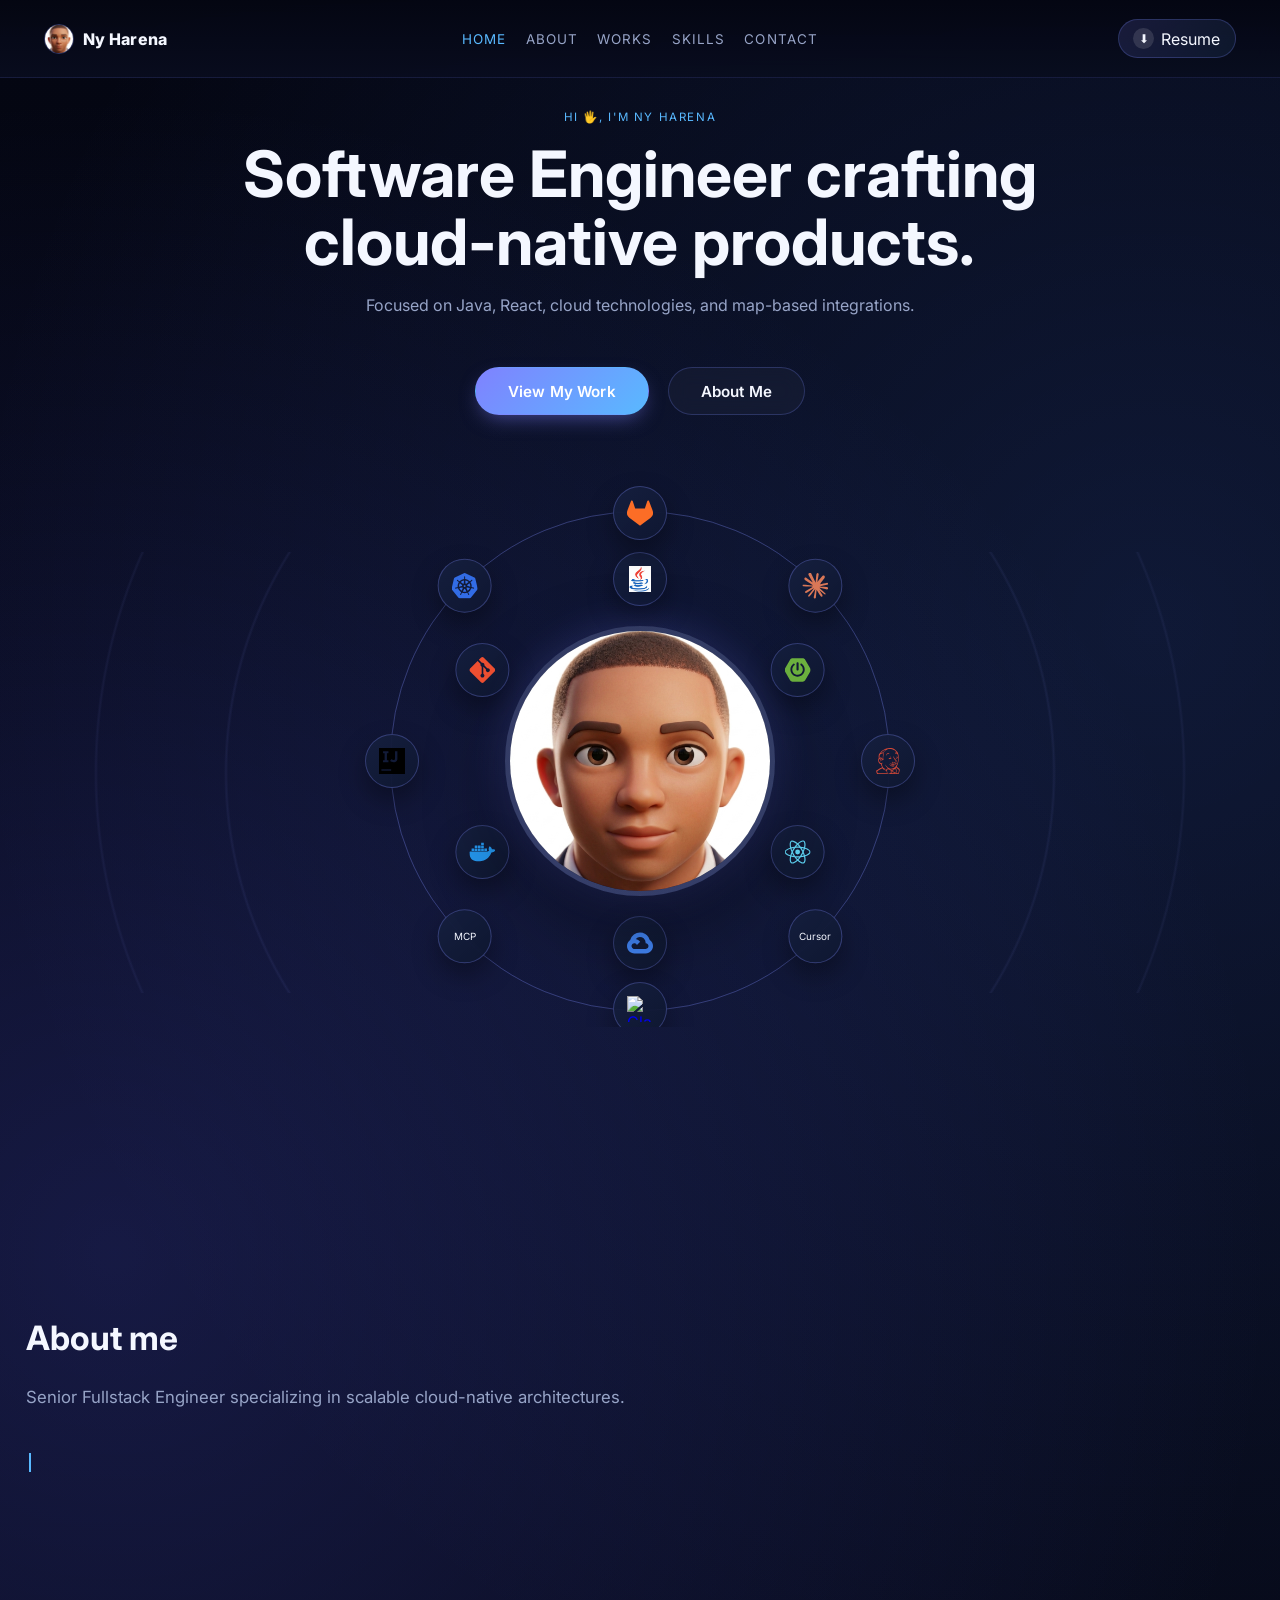
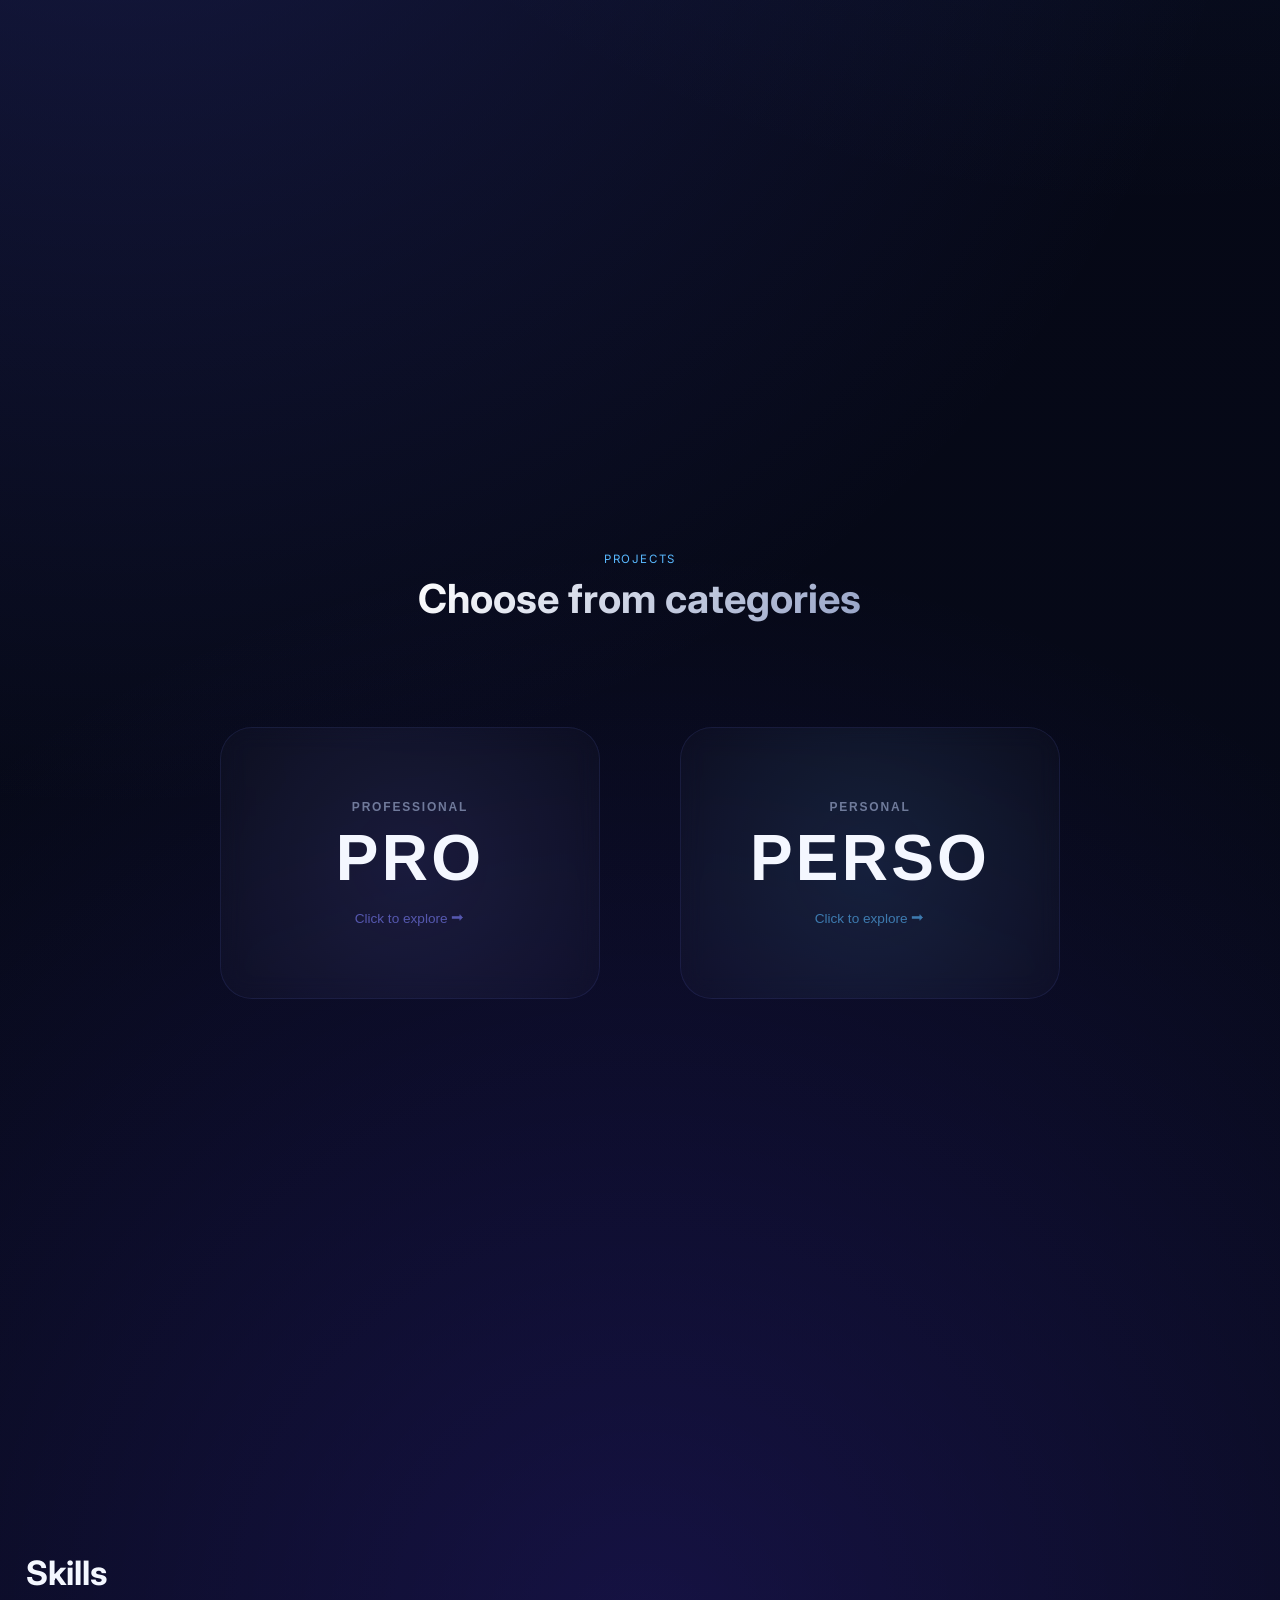
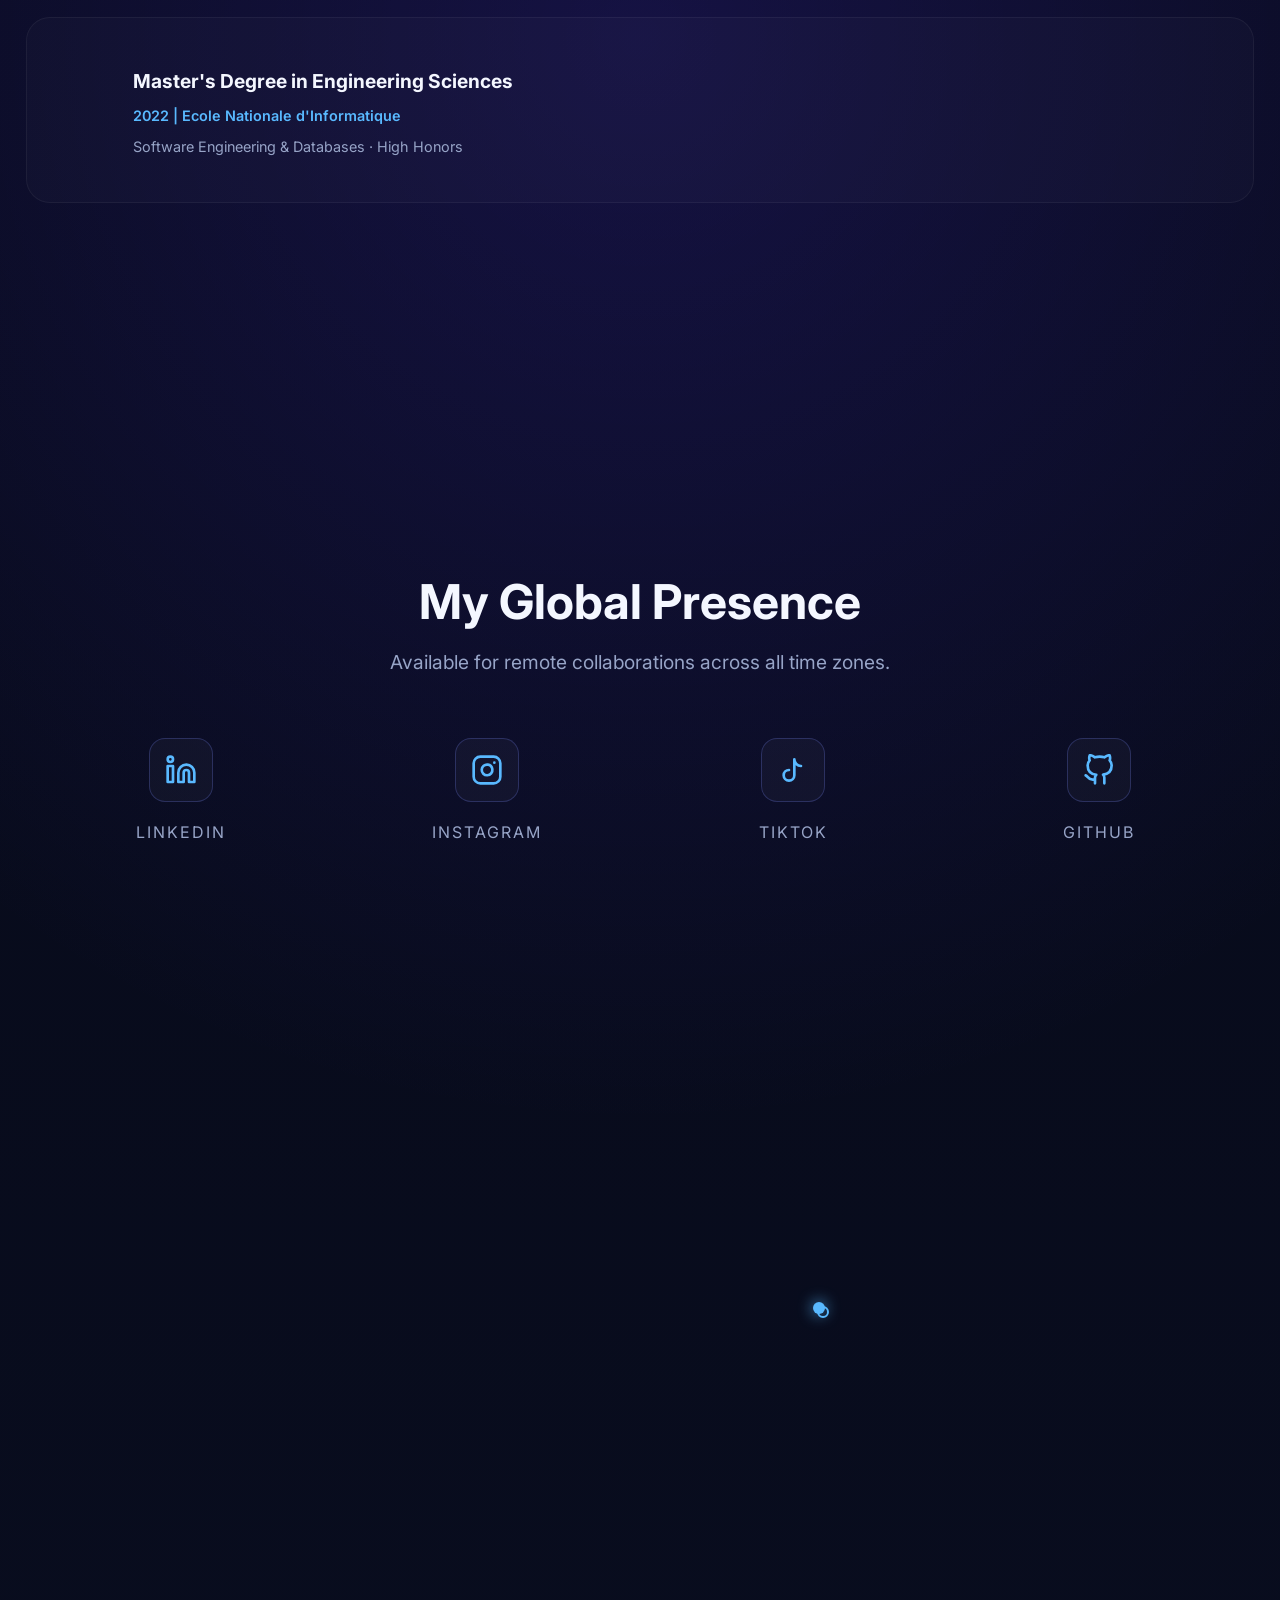
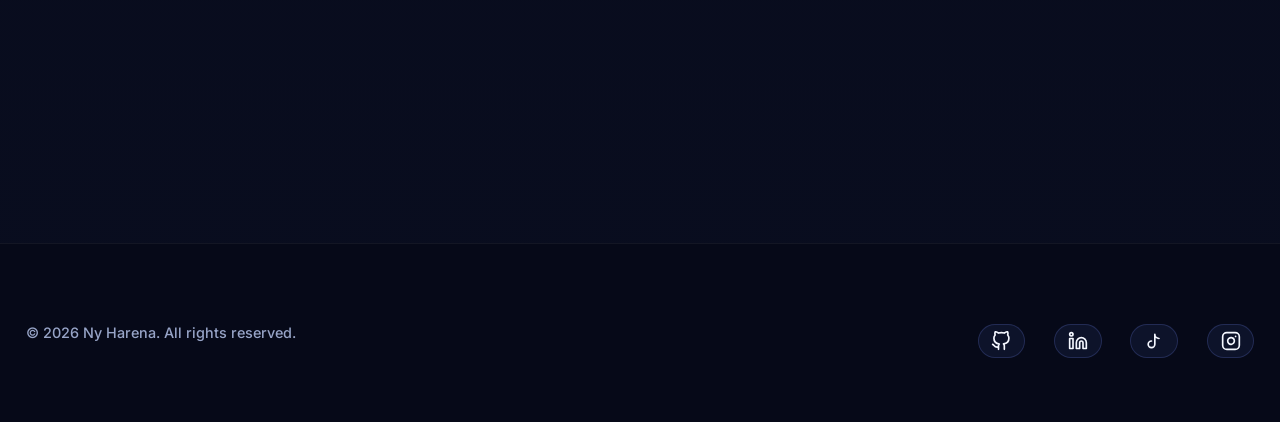
==== commit c5ff5cd8: "Refonte portfolio" ====
--- a/index.html
+++ b/index.html
@@ -16,7 +16,7 @@
   <div id="global-loader" class="global-loader">
     <div class="loader-content">
       <div class="loader-avatar-wrapper">
-        <img src="images/profileV2/avata3D.png" alt="Loading..." class="loader-avatar">
+        <div class="loader-core"></div>
       </div>
       <div class="loader-bar-container">
         <div class="loader-bar"></div>
--- a/css-v2/styles-v2.css
+++ b/css-v2/styles-v2.css
@@ -26,20 +26,43 @@
 
 .loader-avatar-wrapper {
   position: relative;
-  width: 120px;
-  height: 120px;
+  width: 80px;
+  height: 80px;
   border-radius: 50%;
-  background: rgba(255, 255, 255, 0.03);
-  backdrop-filter: blur(10px);
-  padding: 10px;
-  box-shadow: 0 0 40px rgba(0, 0, 0, 0.5), inset 0 0 20px rgba(255, 255, 255, 0.05);
-  animation: loaderFloat 3s ease-in-out infinite;
-}
-
-.loader-avatar {
-  width: 100%;
-  height: 100%;
-  object-fit: contain;
+  background: rgba(127, 130, 255, 0.05);
+  display: flex;
+  align-items: center;
+  justify-content: center;
+  box-shadow: 0 0 30px rgba(127, 130, 255, 0.1);
+}
+
+.loader-core {
+  width: 12px;
+  height: 12px;
+  background: #7f82ff;
+  border-radius: 50%;
+  box-shadow: 0 0 20px #7f82ff, 0 0 40px #7f82ff;
+  animation: corePulse 1.5s ease-in-out infinite;
+  position: relative;
+}
+
+.loader-core::after {
+  content: '';
+  position: absolute;
+  inset: -10px;
+  border: 1px solid rgba(127, 130, 255, 0.3);
+  border-radius: 50%;
+  animation: orbitRotate 2s linear infinite;
+}
+
+@keyframes corePulse {
+  0%, 100% { transform: scale(1); opacity: 0.8; }
+  50% { transform: scale(1.5); opacity: 1; }
+}
+
+@keyframes orbitRotate {
+  from { transform: rotate(0deg); }
+  to { transform: rotate(360deg); }
 }
 
 .loader-bar-container {
@@ -68,11 +91,6 @@
   color: rgba(255, 255, 255, 0.4);
   letter-spacing: 0.15em;
   text-transform: uppercase;
-}
-
-@keyframes loaderFloat {
-  0%, 100% { transform: translateY(0); }
-  50% { transform: translateY(-10px); }
 }
 
 @keyframes loaderProgress {
